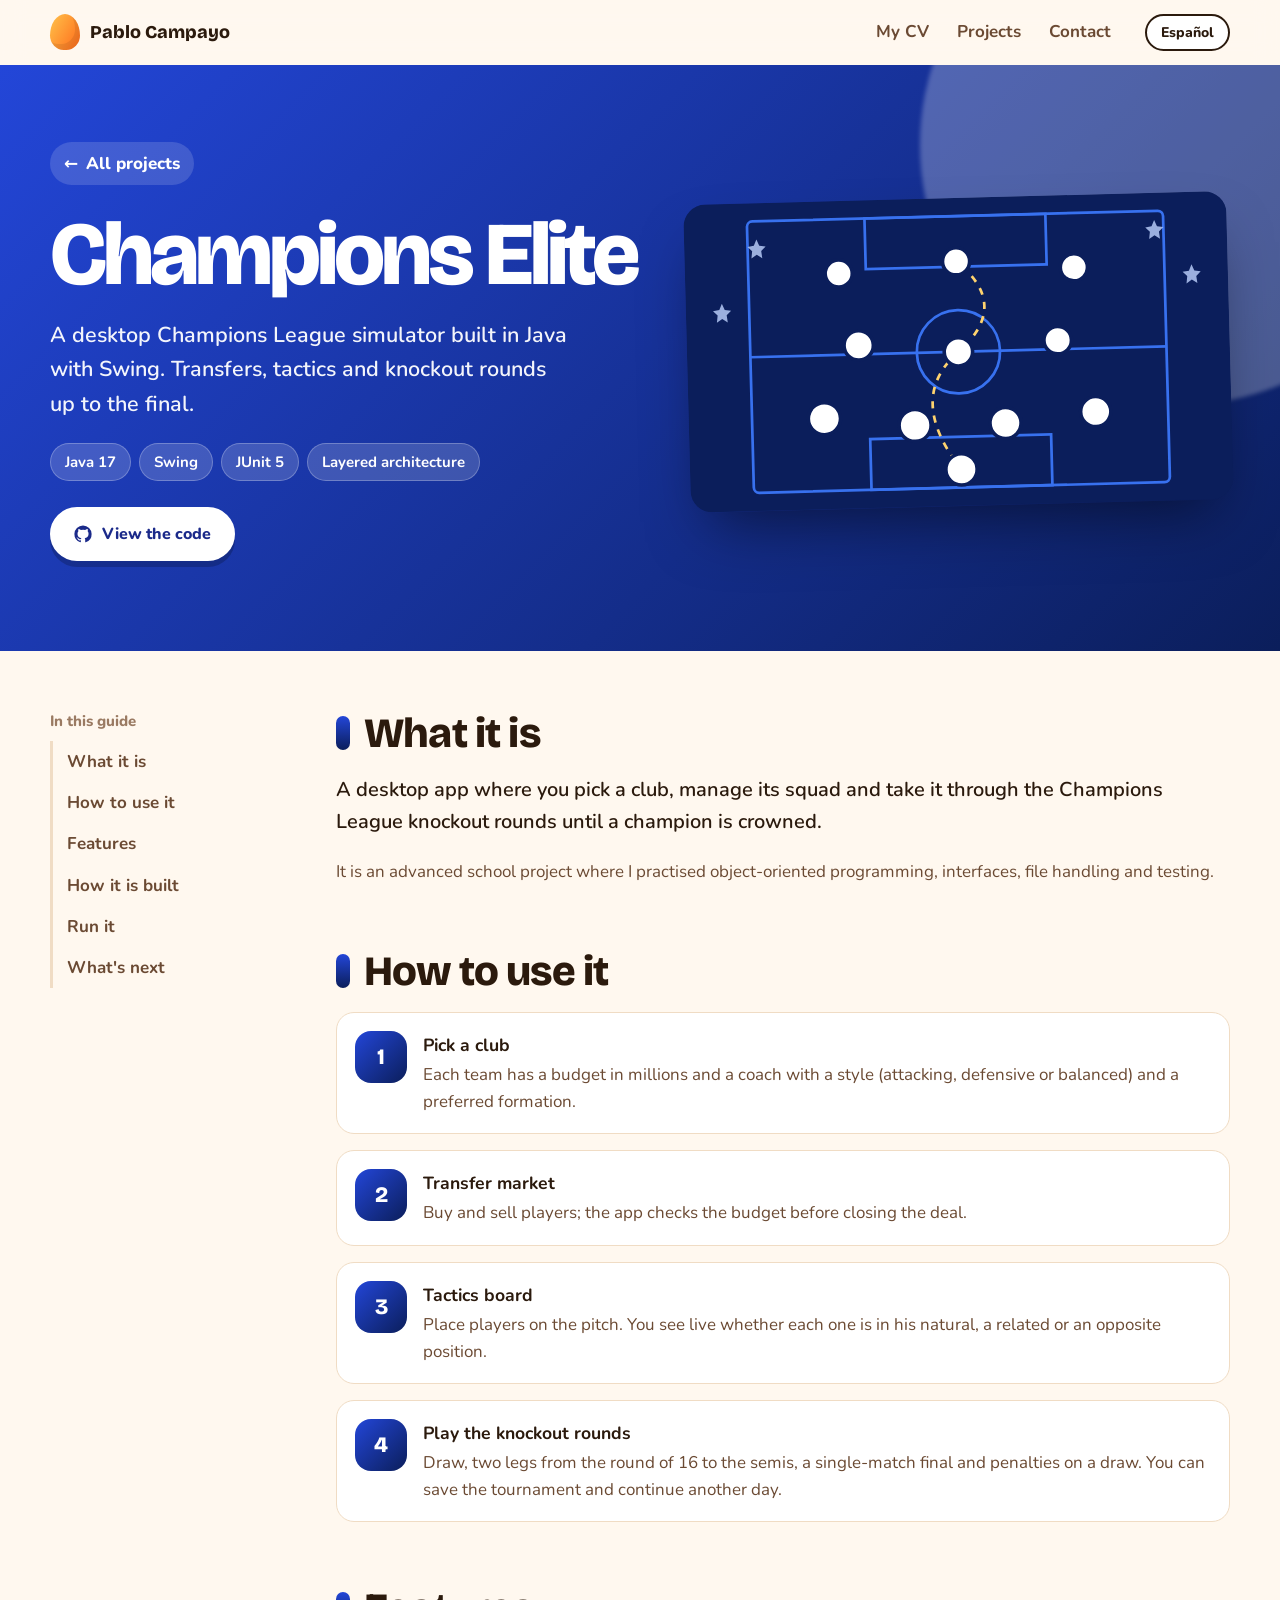
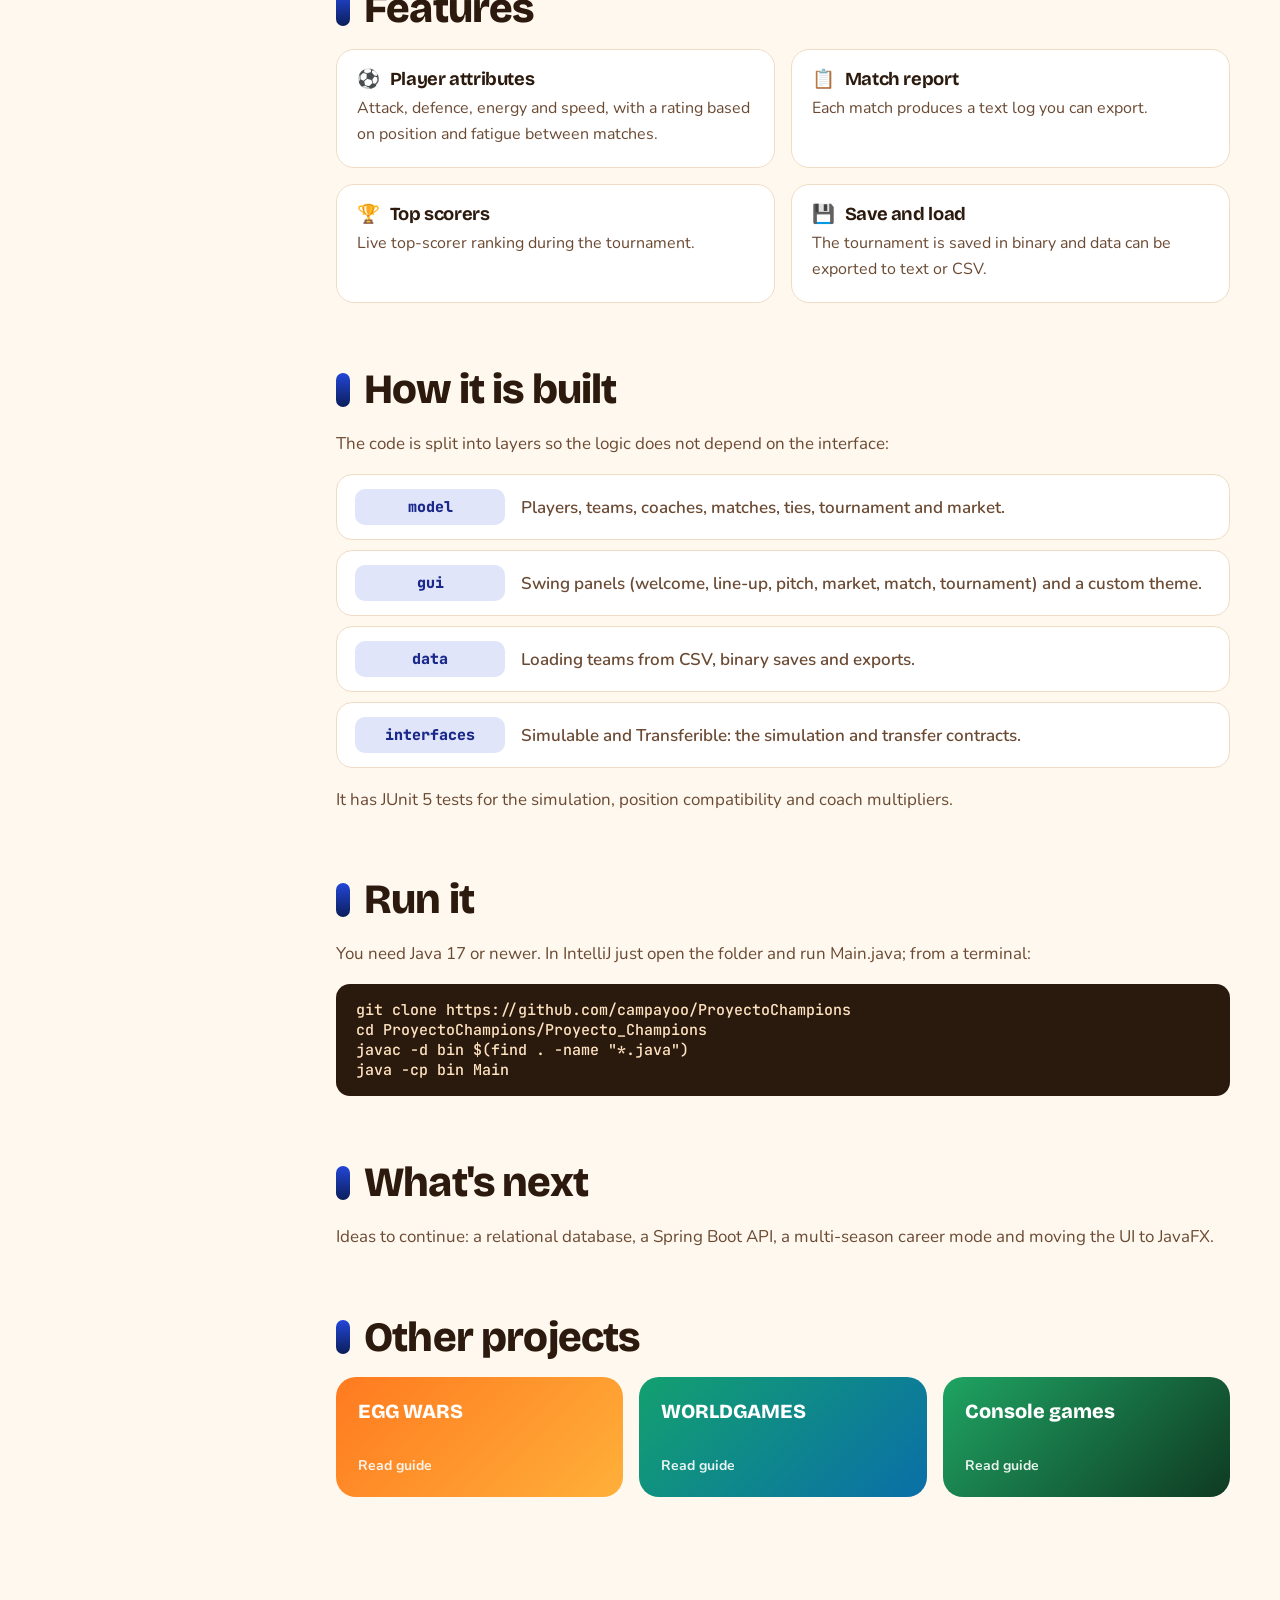
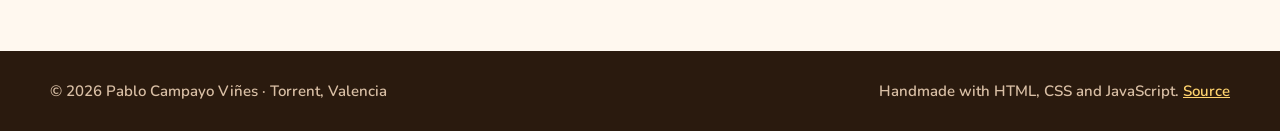
==== proyectos/champions.html @ 65571826 "Forzar que el navegador cargue el CSS nuevo Co-Authored-By: Claude Opus 5.5 <noreply@anthropic.com> " ====
<!DOCTYPE html>
<html lang="es">
<head>
<meta charset="utf-8">
<meta name="viewport" content="width=device-width, initial-scale=1">
<title>Champions Elite · Pablo Campayo Viñes</title>
<meta name="description" content="Champions Elite: simulador de la Champions League en Java y Swing. Cómo se usa y cómo está hecho.">
<meta name="theme-color" content="#ff8c2a">
<meta property="og:title" content="Champions Elite · Pablo Campayo Viñes">
<meta property="og:description" content="Champions Elite: simulador de la Champions League en Java y Swing. Cómo se usa y cómo está hecho.">
<link rel="icon" href="data:image/svg+xml,%3Csvg xmlns='http://www.w3.org/2000/svg' viewBox='0 0 40 48'%3E%3Cdefs%3E%3ClinearGradient id='g' x1='0' y1='0' x2='1' y2='1'%3E%3Cstop offset='0' stop-color='%23ffc24a'/%3E%3Cstop offset='1' stop-color='%23ff6a1a'/%3E%3C/linearGradient%3E%3C/defs%3E%3Cellipse cx='20' cy='26' rx='17' ry='21' fill='url(%23g)'/%3E%3C/svg%3E">
<script>document.documentElement.classList.add("js")</script>
<link rel="preconnect" href="https://fonts.googleapis.com"><link rel="preconnect" href="https://fonts.gstatic.com" crossorigin><link href="https://fonts.googleapis.com/css2?family=Bricolage+Grotesque:opsz,wght@12..96,600..800&family=JetBrains+Mono:wght@500;700&family=Nunito:wght@400;600;700;800&display=swap" rel="stylesheet">
<link rel="stylesheet" href="../style.css?v=202611171043">
</head>
<body>
<a class="skip" href="#main"><span class="es">Saltar al contenido</span><span class="en">Skip to content</span></a>
<header class="bar"><div class="wrap">
<a class="logo" href="../index.html"><i aria-hidden="true"></i>Pablo Campayo</a>
<nav class="nav" aria-label="Secciones"><a href="../index.html#experiencia"><span class="es">Mi CV</span><span class="en">My CV</span></a><a href="../index.html#proyectos"><span class="es">Proyectos</span><span class="en">Projects</span></a><a href="../index.html#contacto"><span class="es">Contacto</span><span class="en">Contact</span></a></nav>
<button class="lang" id="lang" type="button">English</button>
</div></header>

<main id="main" class="p-ucl" style="--acc:#2346d8;--acc-2:#0b1e5b">
<section class="p-hero"><div class="blob b1" aria-hidden="true"></div><div class="wrap">
<div><a class="crumb" href="../index.html#proyectos">← <span class="es">Todos los proyectos</span><span class="en">All projects</span></a>
<h1>Champions Elite</h1><p class="tl"><span class="es">Simulador de la Champions League para escritorio, hecho en Java con Swing. Fichajes, tácticas y eliminatorias hasta la final.</span><span class="en">A desktop Champions League simulator built in Java with Swing. Transfers, tactics and knockout rounds up to the final.</span></p><ul class="chips"><li>Java 17</li><li>Swing</li><li>JUnit 5</li><li><span class="es">Arquitectura por capas</span><span class="en">Layered architecture</span></li></ul><div class="ctas"><a class="btn solid" href="https://github.com/campayoo/ProyectoChampions" target="_blank" rel="noopener"><svg viewBox="0 0 24 24" fill="currentColor" aria-hidden="true"><path d="M12 .5A11.5 11.5 0 0 0 .5 12a11.5 11.5 0 0 0 7.86 10.92c.58.1.79-.25.79-.56v-2c-3.2.7-3.88-1.37-3.88-1.37-.52-1.33-1.28-1.69-1.28-1.69-1.05-.72.08-.7.08-.7 1.16.08 1.77 1.19 1.77 1.19 1.03 1.77 2.7 1.26 3.36.96.1-.75.4-1.26.73-1.55-2.55-.29-5.24-1.28-5.24-5.68 0-1.26.45-2.28 1.19-3.09-.12-.29-.52-1.46.11-3.05 0 0 .97-.31 3.17 1.18a11 11 0 0 1 5.77 0c2.2-1.49 3.17-1.18 3.17-1.18.63 1.59.23 2.76.11 3.05.74.81 1.19 1.83 1.19 3.09 0 4.41-2.69 5.38-5.25 5.67.41.36.78 1.06.78 2.14v3.17c0 .31.21.67.8.56A11.5 11.5 0 0 0 23.5 12 11.5 11.5 0 0 0 12 .5Z"/></svg> <span class="es">Ver el código</span><span class="en">View the code</span></a></div></div>
<div class="shot"><svg viewBox="0 0 600 340" preserveAspectRatio="xMidYMid slice" role="img" aria-label="Campo de fútbol con una alineación 4-3-3"><rect width="600" height="340" fill="#0b1e5b"/><g fill="none" stroke="#3d7bff" stroke-width="3" opacity=".9"><rect x="70" y="20" width="460" height="300" rx="6"/><line x1="70" y1="170" x2="530" y2="170"/><circle cx="300" cy="170" r="46"/><rect x="200" y="20" width="200" height="56"/><rect x="200" y="264" width="200" height="56"/></g><path d="M300 300 Q240 220 300 170 T300 70" fill="none" stroke="#ffd36e" stroke-width="3" stroke-dasharray="8 8"><animate attributeName="stroke-dashoffset" from="64" to="0" dur="1.6s" repeatCount="indefinite"/></path><path d="M520 30 l3 7 7 1 -5 5 1 8 -6 -4 -6 4 1 -8 -5 -5 7 -1z" fill="#c0d4ff" opacity=".8"/><path d="M560 80 l3 7 7 1 -5 5 1 8 -6 -4 -6 4 1 -8 -5 -5 7 -1z" fill="#c0d4ff" opacity=".8"/><path d="M80 40 l3 7 7 1 -5 5 1 8 -6 -4 -6 4 1 -8 -5 -5 7 -1z" fill="#c0d4ff" opacity=".8"/><path d="M40 110 l3 7 7 1 -5 5 1 8 -6 -4 -6 4 1 -8 -5 -5 7 -1z" fill="#c0d4ff" opacity=".8"/><circle cx="300" cy="300" r="15" fill="#fff" stroke="#0b1e5b" stroke-width="4"><animate attributeName="r" values="15;18;15" dur="2.4s" begin="0.0s" repeatCount="indefinite"/></circle><circle cx="150" cy="240" r="15" fill="#fff" stroke="#0b1e5b" stroke-width="4"><animate attributeName="r" values="15;18;15" dur="2.4s" begin="0.2s" repeatCount="indefinite"/></circle><circle cx="250" cy="250" r="15" fill="#fff" stroke="#0b1e5b" stroke-width="4"><animate attributeName="r" values="15;18;15" dur="2.4s" begin="0.4s" repeatCount="indefinite"/></circle><circle cx="350" cy="250" r="15" fill="#fff" stroke="#0b1e5b" stroke-width="4"><animate attributeName="r" values="15;18;15" dur="2.4s" begin="0.6000000000000001s" repeatCount="indefinite"/></circle><circle cx="450" cy="240" r="15" fill="#fff" stroke="#0b1e5b" stroke-width="4"><animate attributeName="r" values="15;18;15" dur="2.4s" begin="0.8s" repeatCount="indefinite"/></circle><circle cx="190" cy="160" r="15" fill="#fff" stroke="#0b1e5b" stroke-width="4"><animate attributeName="r" values="15;18;15" dur="2.4s" begin="1.0s" repeatCount="indefinite"/></circle><circle cx="300" cy="170" r="15" fill="#fff" stroke="#0b1e5b" stroke-width="4"><animate attributeName="r" values="15;18;15" dur="2.4s" begin="1.2000000000000002s" repeatCount="indefinite"/></circle><circle cx="410" cy="160" r="15" fill="#fff" stroke="#0b1e5b" stroke-width="4"><animate attributeName="r" values="15;18;15" dur="2.4s" begin="1.4000000000000001s" repeatCount="indefinite"/></circle><circle cx="170" cy="80" r="15" fill="#fff" stroke="#0b1e5b" stroke-width="4"><animate attributeName="r" values="15;18;15" dur="2.4s" begin="1.6s" repeatCount="indefinite"/></circle><circle cx="300" cy="70" r="15" fill="#fff" stroke="#0b1e5b" stroke-width="4"><animate attributeName="r" values="15;18;15" dur="2.4s" begin="1.8s" repeatCount="indefinite"/></circle><circle cx="430" cy="80" r="15" fill="#fff" stroke="#0b1e5b" stroke-width="4"><animate attributeName="r" values="15;18;15" dur="2.4s" begin="2.0s" repeatCount="indefinite"/></circle></svg></div>
</div></section>
<div class="wrap p-body">
<aside class="toc" aria-label="Índice"><b><span class="es">En esta guía</span><span class="en">In this guide</span></b><ol><li><a href="#que"><span class="es">Qué es</span><span class="en">What it is</span></a></li><li><a href="#usar"><span class="es">Cómo se usa</span><span class="en">How to use it</span></a></li><li><a href="#caract"><span class="es">Características</span><span class="en">Features</span></a></li><li><a href="#como"><span class="es">Cómo está hecho</span><span class="en">How it is built</span></a></li><li><a href="#ejecutar"><span class="es">Ejecutarlo</span><span class="en">Run it</span></a></li><li><a href="#siguiente"><span class="es">Lo próximo</span><span class="en">What's next</span></a></li></ol></aside>
<div class="doc"><section id="que" class="rv"><h2><span class="es">Qué es</span><span class="en">What it is</span></h2><p class="lede"><span class="es">Una aplicación de escritorio en la que eliges un club, gestionas su plantilla y lo llevas por las eliminatorias de la Champions hasta coronar a un campeón.</span><span class="en">A desktop app where you pick a club, manage its squad and take it through the Champions League knockout rounds until a champion is crowned.</span></p><p><span class="es">Es un proyecto de clase avanzado en el que practiqué programación orientada a objetos, interfaces, ficheros y pruebas.</span><span class="en">It is an advanced school project where I practised object-oriented programming, interfaces, file handling and testing.</span></p></section><section id="usar" class="rv"><h2><span class="es">Cómo se usa</span><span class="en">How to use it</span></h2><ol class="big-steps"><li><div><b><span class="es">Elige club</span><span class="en">Pick a club</span></b><span class="es">Cada equipo tiene presupuesto en millones y un entrenador con su filosofía (ofensiva, defensiva o equilibrada) y su formación preferida.</span><span class="en">Each team has a budget in millions and a coach with a style (attacking, defensive or balanced) and a preferred formation.</span></div></li><li><div><b><span class="es">Mercado de fichajes</span><span class="en">Transfer market</span></b><span class="es">Compra y vende jugadores; la app comprueba el presupuesto antes de cerrar la operación.</span><span class="en">Buy and sell players; the app checks the budget before closing the deal.</span></div></li><li><div><b><span class="es">Pizarra táctica</span><span class="en">Tactics board</span></b><span class="es">Coloca a los jugadores en el campo. Verás en directo si cada uno está en su posición natural, en una parecida o en una que no es la suya.</span><span class="en">Place players on the pitch. You see live whether each one is in his natural, a related or an opposite position.</span></div></li><li><div><b><span class="es">Juega las eliminatorias</span><span class="en">Play the knockout rounds</span></b><span class="es">Sorteo, ida y vuelta de octavos a semifinales, final a partido único y penaltis si hay empate. Puedes guardar el torneo y seguir otro día.</span><span class="en">Draw, two legs from the round of 16 to the semis, a single-match final and penalties on a draw. You can save the tournament and continue another day.</span></div></li></ol></section><section id="caract" class="rv"><h2><span class="es">Características</span><span class="en">Features</span></h2><div class="feat"><div><h3>⚽ <span class="es">Jugadores con atributos</span><span class="en">Player attributes</span></h3><p><span class="es">Ataque, defensa, energía y velocidad, con una media según su posición y cansancio entre partidos.</span><span class="en">Attack, defence, energy and speed, with a rating based on position and fatigue between matches.</span></p></div><div><h3>📋 <span class="es">Crónica del partido</span><span class="en">Match report</span></h3><p><span class="es">Cada partido genera un registro de texto que se puede exportar.</span><span class="en">Each match produces a text log you can export.</span></p></div><div><h3>🏆 <span class="es">Goleadores</span><span class="en">Top scorers</span></h3><p><span class="es">Ranking de goleadores en directo durante el torneo.</span><span class="en">Live top-scorer ranking during the tournament.</span></p></div><div><h3>💾 <span class="es">Guardar y cargar</span><span class="en">Save and load</span></h3><p><span class="es">El torneo se guarda en binario y los datos se exportan a texto o CSV.</span><span class="en">The tournament is saved in binary and data can be exported to text or CSV.</span></p></div></div></section><section id="como" class="rv"><h2><span class="es">Cómo está hecho</span><span class="en">How it is built</span></h2><p><span class="es">El código está separado en capas para que la lógica no dependa de la interfaz:</span><span class="en">The code is split into layers so the logic does not depend on the interface:</span></p><div class="layers"><div><b>model</b><span><span class="es">Jugadores, equipos, entrenadores, partidos, eliminatorias, torneo y mercado.</span><span class="en">Players, teams, coaches, matches, ties, tournament and market.</span></span></div><div><b>gui</b><span><span class="es">Paneles de Swing (bienvenida, alineación, campo, mercado, partido, torneo) y un tema visual propio.</span><span class="en">Swing panels (welcome, line-up, pitch, market, match, tournament) and a custom theme.</span></span></div><div><b>data</b><span><span class="es">Lectura de equipos desde CSV, guardado binario y exportación.</span><span class="en">Loading teams from CSV, binary saves and exports.</span></span></div><div><b>interfaces</b><span><span class="es">Simulable y Transferible: los contratos de simulación y de fichajes.</span><span class="en">Simulable and Transferible: the simulation and transfer contracts.</span></span></div></div><p style="margin-top:18px"><span class="es">Tiene pruebas con JUnit 5 de la simulación, la compatibilidad de posiciones y los multiplicadores de los entrenadores.</span><span class="en">It has JUnit 5 tests for the simulation, position compatibility and coach multipliers.</span></p></section><section id="ejecutar" class="rv"><h2><span class="es">Ejecutarlo</span><span class="en">Run it</span></h2><p><span class="es">Hace falta Java 17 o superior. Desde IntelliJ basta con abrir la carpeta y ejecutar Main.java; desde la terminal:</span><span class="en">You need Java 17 or newer. In IntelliJ just open the folder and run Main.java; from a terminal:</span></p><div class="cmd">git clone https://github.com/campayoo/ProyectoChampions
cd ProyectoChampions/Proyecto_Champions
javac -d bin $(find . -name "*.java")
java -cp bin Main</div></section><section id="siguiente" class="rv"><h2><span class="es">Lo próximo</span><span class="en">What's next</span></h2><p><span class="es">Ideas para seguir: base de datos relacional, una API con Spring Boot, modo carrera de varias temporadas y pasar la interfaz a JavaFX.</span><span class="en">Ideas to continue: a relational database, a Spring Boot API, a multi-season career mode and moving the UI to JavaFX.</span></p></section>
<section id="mas" class="rv"><h2><span class="es">Otros proyectos</span><span class="en">Other projects</span></h2><div class="others"><a href="eggwars.html" style="--acc:#ff7a1f;--acc-2:#ffb03a">EGG WARS<small><span class="es">Ver guía</span><span class="en">Read guide</span></small></a><a href="worldgames.html" style="--acc:#13a06f;--acc-2:#0a6fa8">WORLDGAMES<small><span class="es">Ver guía</span><span class="en">Read guide</span></small></a><a href="consola.html" style="--acc:#1fa463;--acc-2:#0f3a22"><span class="es">Juegos de consola</span><span class="en">Console games</span><small><span class="es">Ver guía</span><span class="en">Read guide</span></small></a></div></section>
</div></div>
</main>
<footer><div class="wrap">
<span>© <span id="year">2026</span> Pablo Campayo Viñes · Torrent, Valencia</span>
<span><span class="es">Hecha a mano con HTML, CSS y JavaScript.</span><span class="en">Handmade with HTML, CSS and JavaScript.</span> <a href="https://github.com/campayoo/campayoo.github.io" target="_blank" rel="noopener"><span class="es">Código</span><span class="en">Source</span></a></span>
</div></footer>
<script src="../main.js?v=202611171043" defer></script>
</body>
</html>
---- style.css ----
/* Pablo Campayo Viñes · web personal */
:root{
  --cream:#fff8ef; --paper:#fffdf9; --ink:#2b1a0d; --ink-2:#6b4a33; --mute:#9a7a62;
  --line:#f0dcc4; --or:#ff6a1a; --or-2:#ff8c2a; --amb:#ffb03a; --sun:#ffd36e; --deep:#2a1a0e;
  --grad:linear-gradient(120deg,#ffc24a,#ff6a1a);
  --acc:#ff6a1a; --acc-2:#ffd36e; --acc-ink:#2b1a0d;
  --display:"Bricolage Grotesque","Segoe UI",system-ui,sans-serif;
  --body:"Nunito","Segoe UI",system-ui,sans-serif;
  --mono:"JetBrains Mono",Consolas,monospace;
  --r:22px; --shadow:0 14px 34px -14px rgba(138,74,18,.28);
  --wrap:min(1180px,100% - 40px);
}
*,*::before,*::after{box-sizing:border-box}
html{scroll-behavior:smooth;-webkit-text-size-adjust:100%}
body{margin:0;background:var(--cream);color:var(--ink);font:400 17px/1.6 var(--body);overflow-x:clip}
img{max-width:100%;display:block}
a{color:inherit}
h1,h2,h3,h4{font-family:var(--display);line-height:1.08;margin:0;letter-spacing:-.02em}
p{margin:0 0 1em}
:focus-visible{outline:3px solid var(--or);outline-offset:3px;border-radius:6px}
.wrap{width:var(--wrap);margin-inline:auto}
.skip{position:absolute;left:-999px;top:8px;background:var(--ink);color:#fff;padding:8px 14px;border-radius:10px;z-index:99}
.skip:focus{left:8px}
html[lang="es"] .en,html[lang="en"] .es{display:none!important}

/* ---------- barra ---------- */
.bar{position:sticky;top:0;z-index:40;background:rgba(255,248,239,.82);backdrop-filter:blur(12px);-webkit-backdrop-filter:blur(12px);border-bottom:1px solid transparent;transition:border-color .3s,box-shadow .3s}
.bar.scrolled{border-color:var(--line);box-shadow:0 6px 20px -16px rgba(138,74,18,.5)}
.bar .wrap{display:flex;align-items:center;gap:22px;min-height:64px}
.logo{display:flex;align-items:center;gap:10px;font:800 18px var(--display);text-decoration:none}
.logo i{width:30px;height:36px;border-radius:50% 50% 46% 46%/60% 60% 40% 40%;background:var(--grad);display:block;box-shadow:inset -5px -6px 0 rgba(0,0,0,.08)}
.nav{display:flex;gap:4px;margin-left:auto}
.nav a{text-decoration:none;font-weight:700;color:var(--ink-2);padding:8px 12px;border-radius:999px;transition:background .2s,color .2s}
.nav a:hover{background:#fff;color:var(--ink)}
.nav a[aria-current]{background:var(--ink);color:#fff}
.lang{font:800 14px var(--body);border:2px solid var(--ink);background:#fff;color:var(--ink);border-radius:999px;padding:7px 14px;cursor:pointer;transition:transform .2s,background .2s}
.lang:hover{background:var(--sun);transform:translateY(-1px)}

/* ---------- botones / chips ---------- */
.btn{display:inline-flex;align-items:center;gap:10px;font:800 16px var(--body);text-decoration:none;padding:14px 22px;border-radius:999px;border:2px solid var(--ink);transition:transform .2s,box-shadow .2s,background .2s}
.btn.solid{background:var(--ink);color:#fff;box-shadow:0 6px 0 var(--or)}
.btn.solid:hover{transform:translateY(-3px);box-shadow:0 9px 0 var(--or)}
.btn.ghost{background:#fff}
.btn.ghost:hover{background:var(--sun);transform:translateY(-3px)}
.btn svg{width:18px;height:18px}
.chips{display:flex;flex-wrap:wrap;gap:8px;padding:0;margin:0;list-style:none}
.chips li{background:#fff;border:1.5px solid var(--line);border-radius:999px;padding:6px 14px;font-weight:700;font-size:15px;color:var(--ink-2)}
.chips.hot li{border-color:#ffc58f}

/* ---------- hero ---------- */
.hero{position:relative;overflow:hidden;padding:clamp(48px,8vw,110px) 0 clamp(60px,8vw,100px)}
.blob{position:absolute;border-radius:50%;filter:blur(2px);opacity:.55;z-index:0;animation:float 14s ease-in-out infinite}
.blob.b1{width:520px;height:520px;background:radial-gradient(circle at 30% 30%,#ffd36e,#ff8c2a 70%);right:-160px;top:-180px}
.blob.b2{width:300px;height:300px;background:radial-gradient(circle,#ffc24a,#ffb978 70%);left:-120px;bottom:-140px;animation-delay:-5s}
.blob.b3{width:180px;height:180px;background:radial-gradient(circle,#ffe6c4,#ffc58f);left:46%;top:10%;animation-delay:-9s;opacity:.7}
@keyframes float{0%,100%{transform:translate(0,0) scale(1)}33%{transform:translate(24px,-18px) scale(1.05)}66%{transform:translate(-18px,14px) scale(.96)}}
.dots{position:absolute;inset:0;background-image:radial-gradient(#e9cfae 1.3px,transparent 1.4px);background-size:26px 26px;opacity:.6;z-index:0;mask-image:linear-gradient(180deg,#000 40%,transparent)}
.hero .wrap{position:relative;z-index:1;display:grid;grid-template-columns:1.25fr .9fr;gap:48px;align-items:center}
.hello{font:800 22px var(--display);color:var(--ink-2);margin-bottom:10px;display:flex;align-items:center;gap:10px}
.wave{display:inline-block;transform-origin:70% 70%;animation:wave 2.4s ease-in-out 1s 2}
@keyframes wave{0%,60%,100%{transform:rotate(0)}10%,30%{transform:rotate(14deg)}20%,40%{transform:rotate(-8deg)}}
.name{font-size:clamp(3.1rem,8.4vw,7rem);font-weight:800;line-height:.92;letter-spacing:-.045em}
.name span{display:block}
.name .last{background:var(--grad);-webkit-background-clip:text;background-clip:text;color:transparent;padding-bottom:.08em}
.under{height:8px;width:min(320px,60%);border-radius:8px;background:var(--grad);margin:18px 0 22px;transform-origin:left;animation:grow 1.2s cubic-bezier(.2,.8,.2,1) .5s both}
@keyframes grow{from{transform:scaleX(0)}}
.lead{font-size:clamp(1.08rem,1.6vw,1.3rem);color:var(--ink-2);max-width:36ch;margin-bottom:22px}
.hero .chips{margin-bottom:28px}
.ctas{display:flex;flex-wrap:wrap;gap:12px}

.code{position:relative;background:var(--deep);color:#ffe2c0;border-radius:22px;padding:22px 24px 26px;font:500 15px/1.75 var(--mono);box-shadow:0 30px 60px -24px rgba(90,40,0,.55);transform:rotate(2deg);animation:bob 6s ease-in-out infinite}
@keyframes bob{50%{transform:rotate(2deg) translateY(-10px)}}
.code .dots3{display:flex;gap:7px;margin-bottom:14px}
.code .dots3 i{width:11px;height:11px;border-radius:50%;background:#ff5f56}
.code .dots3 i:nth-child(2){background:#ffbd2e}.code .dots3 i:nth-child(3){background:#27c93f}
.code pre{margin:0;white-space:pre-wrap;font:inherit;min-height:11.5em}
.code .k{color:#ff9f5a}.code .s{color:#ffd36e}.code .c{color:#a88a70}
.caret{display:inline-block;width:.6em;height:1.1em;background:var(--or-2);vertical-align:-.2em;animation:blink 1s steps(1) infinite}
@keyframes blink{50%{opacity:0}}
.egg{position:absolute;right:-18px;bottom:-34px;width:78px;height:98px;border-radius:50% 50% 46% 46%/60% 60% 40% 40%;background:radial-gradient(circle at 32% 28%,#fff6 0 14%,transparent 15%),linear-gradient(160deg,#ffb35c,#ff7a1f);box-shadow:inset -8px -10px 0 rgba(0,0,0,.08);animation:hop 3.2s ease-in-out infinite}
@keyframes hop{0%,100%{transform:translateY(0) rotate(-6deg)}50%{transform:translateY(-16px) rotate(6deg)}}

/* ---------- cifras ---------- */
.stats{position:relative;z-index:2;margin-top:-28px}
.stats ul{list-style:none;margin:0;padding:0;display:grid;grid-template-columns:repeat(4,1fr);gap:16px}
.stats li{background:var(--paper);border:1.5px solid var(--line);border-radius:var(--r);padding:20px 22px;box-shadow:var(--shadow)}
.stats b{display:block;font:800 clamp(2rem,3.6vw,2.8rem)/1 var(--display);color:var(--or);letter-spacing:-.03em}
.stats span{font-weight:700;color:var(--ink-2);font-size:15px}

/* ---------- secciones ---------- */
.sec{padding:clamp(70px,9vw,120px) 0}
.sec-head{display:flex;align-items:end;justify-content:space-between;gap:20px;margin-bottom:44px;flex-wrap:wrap}
.sec-head h2{font-size:clamp(2.3rem,5vw,3.8rem);font-weight:800}
.sec-head p{max-width:46ch;color:var(--ink-2);margin:0;font-size:1.05rem}
.tag{display:inline-flex;align-items:center;gap:8px;font-weight:800;color:var(--or);margin-bottom:12px;font-size:16px}
.tag i{width:26px;height:6px;border-radius:6px;background:var(--grad)}
.sec.white{background:var(--paper)}
.sec.dark{background:var(--deep);color:#ffeedd}
.sec.dark .sec-head p{color:#d9bfa5}

/* experiencia */
.timeline{position:relative;list-style:none;margin:0;padding:0 0 0 64px}
.timeline::before{content:"";position:absolute;left:23px;top:8px;bottom:8px;width:5px;border-radius:5px;background:var(--line)}
.timeline .fill{position:absolute;left:23px;top:8px;width:5px;border-radius:5px;background:var(--grad);height:0;transition:height .2s linear}
.job{position:relative;background:var(--paper);border:1.5px solid var(--line);border-radius:var(--r);padding:26px 28px;margin-bottom:22px;box-shadow:var(--shadow);transition:transform .25s,box-shadow .25s}
.job:hover{transform:translateY(-4px);box-shadow:0 22px 40px -18px rgba(138,74,18,.38)}
.job .ico{position:absolute;left:-64px;top:20px;width:50px;height:50px;border-radius:50%;background:#fff;border:3px solid #ffc58f;display:grid;place-items:center;font-size:22px}
.job-top{display:flex;justify-content:space-between;align-items:start;gap:14px;flex-wrap:wrap}
.job h3{font-size:1.55rem;font-weight:800}
.job .where{color:var(--mute);font-weight:700;margin-top:4px}
.when{background:#fff1df;color:#b34b00;font:700 14px var(--mono);padding:6px 12px;border-radius:999px;white-space:nowrap}
.job ul{margin:16px 0 0;padding:0;list-style:none;display:grid;gap:8px}
.job li{padding-left:24px;position:relative;font-weight:600;color:var(--ink-2)}
.job li::before{content:"";position:absolute;left:4px;top:.6em;width:9px;height:9px;border-radius:50%;background:var(--or-2)}
.hours{display:inline-block;margin-top:14px;font-weight:800;font-size:14px;color:var(--or)}

/* mapa del recorrido */
.route-box{margin-top:46px;display:grid;grid-template-columns:1fr 2fr;gap:30px;align-items:center;background:var(--deep);border-radius:28px;padding:30px;color:#ffeedd;overflow:hidden}
.route-box h3{font-size:1.9rem;margin-bottom:10px}
.route-box p{color:#d9bfa5;margin:0}
.route svg{width:100%;height:auto;display:block}
.route .grid circle{fill:#5a3a22}
.route .coast{fill:none;stroke:#6b4a33;stroke-width:2}
.route .trip{fill:none;stroke:url(#tg);stroke-width:4;stroke-linecap:round}
.route .pin circle{fill:#ffd36e;stroke:var(--deep);stroke-width:3}
.route .pin text{fill:#fff;font:800 24px var(--body)}
.route .pin .yr{fill:#ffb978;font:700 18px var(--body)}
.js .route .trip{stroke-dashoffset:2000}
.js .route.on .trip{animation:draw 3.2s cubic-bezier(.45,.05,.25,1) forwards}
.js .route .pin{opacity:0}
.js .route.on .pin{animation:pin .5s ease-out forwards;animation-delay:calc(var(--i)*.78s)}
@keyframes draw{to{stroke-dashoffset:0}}
@keyframes pin{from{opacity:0;transform:translateY(8px)}to{opacity:1;transform:none}}

/* formación */
.edu{display:grid;grid-template-columns:1fr 1fr;gap:22px}
.card{background:var(--paper);border:1.5px solid var(--line);border-radius:var(--r);padding:28px;box-shadow:var(--shadow)}
.edu .card{position:relative;overflow:hidden}
.edu .card::after{content:"";position:absolute;right:-50px;top:-50px;width:150px;height:150px;border-radius:50%;background:var(--sun);opacity:.35}
.edu .card:nth-child(2)::after{background:#ffb978}
.edu .lvl{font:800 13px var(--mono);color:#b34b00;background:#fff1df;border-radius:999px;padding:5px 11px;display:inline-block;margin-bottom:14px}
.edu h3{font-size:1.5rem;margin-bottom:6px;position:relative;z-index:1}
.edu .where{color:var(--mute);font-weight:700;margin-bottom:16px}
.edu .chips li{font-size:14px;padding:5px 12px}

/* habilidades */
.skills{display:grid;grid-template-columns:repeat(3,1fr);gap:22px}
.skill{border-radius:var(--r);padding:26px;color:var(--ink);position:relative;overflow:hidden;transition:transform .25s}
.skill:hover{transform:translateY(-4px) rotate(-.4deg)}
.skill h3{font-size:1.35rem;margin-bottom:14px;display:flex;align-items:center;gap:10px}
.skill h3 b{font-size:26px}
.skill .chips li{background:rgba(255,255,255,.75);border-color:transparent;color:var(--ink)}
.s1{background:#ffe1b8}.s2{background:#ffd0c0}.s3{background:#fff0a8}.s4{background:#ffe8d6}.s5{background:#ffd8a0}.s6{background:var(--deep);color:#ffeedd}
.s6 .chips li{background:#ffffff1a;color:#ffeedd}
.marquee{overflow:hidden;margin-top:40px;mask-image:linear-gradient(90deg,transparent,#000 10%,#000 90%,transparent)}
.marquee div{display:flex;gap:14px;width:max-content;animation:slide 40s linear infinite}
.marquee span{font:800 clamp(1.4rem,3vw,2.2rem) var(--display);color:var(--ink);white-space:nowrap;display:flex;align-items:center;gap:14px}
.marquee span::after{content:"";width:14px;height:18px;border-radius:50% 50% 46% 46%/60% 60% 40% 40%;background:var(--grad)}
@keyframes slide{to{transform:translateX(-50%)}}

/* idiomas y certificados */
.two{display:grid;grid-template-columns:1.1fr 1fr;gap:22px}
.langs{display:grid;gap:18px}
.lang-row{display:grid;grid-template-columns:110px 1fr 70px;align-items:center;gap:14px;font-weight:800}
.bars{display:grid;grid-template-columns:repeat(6,1fr);gap:6px}
.bars i{height:12px;border-radius:6px;background:#f3e3cf;position:relative;overflow:hidden}
.bars i.f::after{content:"";position:absolute;inset:0;background:var(--grad);transform:scaleX(0);transform-origin:left;transition:transform .5s cubic-bezier(.2,.8,.2,1)}
.on .bars i.f::after{transform:none}
.lang-row em{font-style:normal;color:var(--or);text-align:right}
.scale{color:var(--mute);font-size:14px;font-weight:700;margin-top:6px}
.certs{list-style:none;margin:0;padding:0;display:grid;gap:12px}
.certs li{display:flex;gap:14px;align-items:center;background:#fff;border:1.5px solid var(--line);border-radius:16px;padding:14px 16px;font-weight:700}
.certs b{font-size:22px;width:44px;height:44px;border-radius:12px;background:#fff1df;display:grid;place-items:center;flex:none}
.certs small{display:block;color:var(--mute);font-weight:600}

/* proyectos */
.projects{display:grid;grid-template-columns:repeat(2,1fr);gap:26px}
.proj{--acc:#ff6a1a;--acc-2:#ffd36e;--acc-ink:#2b1a0d;background:#fff;border-radius:28px;overflow:hidden;box-shadow:0 24px 50px -26px rgba(0,0,0,.6);display:flex;flex-direction:column;color:var(--ink);transition:transform .3s}
.proj:hover{transform:translateY(-6px)}
.proj .art{position:relative;aspect-ratio:16/8;background:linear-gradient(135deg,var(--acc),var(--acc-2));overflow:hidden}
.proj .art img{width:100%;height:100%;object-fit:cover;transition:transform .8s}
.proj:hover .art img{transform:scale(1.06)}
.proj .body{padding:24px 26px 26px;display:flex;flex-direction:column;flex:1}
.proj h3{font-size:1.7rem;font-weight:800;margin-bottom:8px;display:flex;align-items:center;gap:10px}
.proj h3 i{width:12px;height:12px;border-radius:50%;background:var(--acc)}
.proj .stack{font:600 13px var(--mono);color:var(--mute);margin-bottom:14px}
.proj .body>p{color:var(--ink-2)}
.guide{border-top:1.5px dashed var(--line);margin-top:auto}
.guide summary{list-style:none;cursor:pointer;display:flex;align-items:center;justify-content:space-between;gap:10px;padding:16px 0 4px;font:800 16px var(--body);color:var(--acc-ink)}
.guide summary::-webkit-details-marker{display:none}
.guide summary .pm{width:30px;height:30px;border-radius:50%;background:var(--acc);color:#fff;display:grid;place-items:center;font-size:20px;line-height:1;transition:transform .3s}
.guide[open] summary .pm{transform:rotate(45deg)}
.guide .in{overflow:hidden}
.steps{counter-reset:s;list-style:none;padding:8px 0 0;margin:0;display:grid;gap:12px}
.steps li{counter-increment:s;display:grid;grid-template-columns:34px 1fr;gap:12px;align-items:start;color:var(--ink-2);font-weight:600}
.steps li::before{content:counter(s);width:34px;height:34px;border-radius:50%;background:color-mix(in srgb,var(--acc) 16%,#fff);color:var(--acc-ink);display:grid;place-items:center;font:800 15px var(--display)}
.steps b{color:var(--ink)}
.proj .links{display:flex;flex-wrap:wrap;gap:10px;margin-top:18px}
.proj .links a{font:800 15px var(--body);text-decoration:none;padding:10px 16px;border-radius:999px;border:2px solid var(--ink);transition:background .2s,transform .2s}
.proj .links a.main{background:var(--acc);border-color:var(--acc);color:#fff}
.proj .links a:hover{transform:translateY(-2px)}
.proj .links a:not(.main):hover{background:var(--cream)}
.p-egg{--acc:#ff7a1f;--acc-2:#ffd36e;--acc-ink:#8a3a00}
.p-ucl{--acc:#2346d8;--acc-2:#0b1e5b;--acc-ink:#1b2a8a}
.p-ods{--acc:#13a06f;--acc-2:#3bc3ff;--acc-ink:#0b6b4a}
.p-con{--acc:#1fa463;--acc-2:#0f1a12;--acc-ink:#136b3f}
/* ilustraciones dibujadas con CSS/SVG */
.art svg{width:100%;height:100%;display:block}

/* contacto */
.contact{background:var(--grad);color:var(--ink);padding:clamp(70px,9vw,120px) 0;position:relative;overflow:hidden}
.contact h2{font-size:clamp(2.8rem,8vw,6.4rem);font-weight:800;letter-spacing:-.045em;margin-bottom:18px}
.contact p{font-size:1.25rem;max-width:44ch;font-weight:600}
.contact .btn.solid{box-shadow:0 6px 0 #fff}
.contact .eggs i{position:absolute;width:90px;height:112px;border-radius:50% 50% 46% 46%/60% 60% 40% 40%;background:#fff;opacity:.25;animation:hop 4s ease-in-out infinite}
.contact .eggs i:nth-child(1){right:8%;top:18%}
.contact .eggs i:nth-child(2){right:22%;bottom:12%;width:60px;height:74px;animation-delay:-1.5s}
.contact .eggs i:nth-child(3){right:3%;bottom:-30px;width:140px;height:174px;animation-delay:-2.6s}

footer{background:var(--deep);color:#d9bfa5;padding:28px 0;font-weight:600;font-size:15px}
footer .wrap{display:flex;justify-content:space-between;gap:12px;flex-wrap:wrap}
footer a{color:#ffd36e}

/* aparición al hacer scroll */
.js .rv{opacity:0;transform:translateY(26px);transition:opacity .7s cubic-bezier(.2,.8,.2,1),transform .7s cubic-bezier(.2,.8,.2,1)}
.js .rv.on{opacity:1;transform:none}

/* ---------- páginas de proyecto ---------- */
.p-hero{position:relative;overflow:hidden;background:linear-gradient(135deg,var(--acc),var(--acc-2));color:#fff;padding:clamp(40px,6vw,80px) 0 clamp(50px,7vw,90px)}
.p-hero .wrap{display:grid;grid-template-columns:1.1fr 1fr;gap:40px;align-items:center;position:relative;z-index:1}
.crumb{display:inline-flex;align-items:center;gap:8px;color:#fff;font-weight:800;text-decoration:none;background:#ffffff26;padding:8px 14px;border-radius:999px;margin-bottom:22px}
.crumb:hover{background:#ffffff40}
.p-hero h1{font-size:clamp(2.8rem,7vw,5.6rem);font-weight:800;letter-spacing:-.045em;margin-bottom:14px}
.p-hero .tl{font-size:clamp(1.1rem,1.8vw,1.35rem);max-width:40ch;opacity:.95;font-weight:600;margin-bottom:22px}
.p-hero .chips li{background:#ffffff2b;border-color:#ffffff40;color:#fff}
.p-hero .ctas{margin-top:26px}
.p-hero .btn.solid{background:#fff;color:var(--acc-ink);border-color:#fff;box-shadow:0 6px 0 rgba(0,0,0,.2)}
.p-hero .btn.ghost{background:transparent;color:#fff;border-color:#fff}
.p-hero .btn.ghost:hover{background:#ffffff26}
.p-hero .shot{border-radius:22px;overflow:hidden;box-shadow:0 30px 60px -20px rgba(0,0,0,.5);transform:rotate(-1.5deg);background:#00000026}
.p-hero .shot img,.p-hero .shot svg{width:100%;height:auto;display:block}
.p-hero .blob{opacity:.25;background:#fff}
.p-body{display:grid;grid-template-columns:230px 1fr;gap:56px;padding:60px 0 90px}
.toc{position:sticky;top:90px;align-self:start}
.toc b{display:block;font:800 15px var(--body);color:var(--mute);margin-bottom:10px}
.toc ol{list-style:none;margin:0;padding:0;border-left:3px solid var(--line)}
.toc a{display:block;padding:7px 14px;margin-left:-3px;border-left:3px solid transparent;text-decoration:none;font-weight:700;color:var(--ink-2)}
.toc a:hover{color:var(--ink)}
.toc a[aria-current]{border-color:var(--acc);color:var(--acc-ink)}
.doc section{scroll-margin-top:90px;margin-bottom:64px}
.doc h2{font-size:clamp(1.9rem,3.4vw,2.6rem);font-weight:800;margin-bottom:18px;display:flex;align-items:center;gap:14px}
.doc h2::before{content:"";width:14px;height:34px;border-radius:8px;background:linear-gradient(var(--acc),var(--acc-2))}
.doc>section>p,.doc li{color:var(--ink-2);font-size:1.06rem}
.doc .lede{font-size:1.25rem;color:var(--ink);font-weight:600}
.feat{display:grid;grid-template-columns:repeat(2,1fr);gap:16px;margin-top:10px}
.feat div{background:#fff;border:1.5px solid var(--line);border-radius:18px;padding:20px;transition:transform .25s,border-color .25s}
.feat div:hover{transform:translateY(-3px);border-color:var(--acc)}
.feat h3{font-size:1.15rem;margin-bottom:6px;display:flex;gap:10px;align-items:center}
.feat p{margin:0;color:var(--ink-2);font-size:1rem}
.big-steps{counter-reset:s;list-style:none;margin:0;padding:0;display:grid;gap:16px}
.big-steps li{counter-increment:s;display:grid;grid-template-columns:52px 1fr;gap:16px;background:#fff;border:1.5px solid var(--line);border-radius:18px;padding:18px}
.big-steps li::before{content:counter(s);width:52px;height:52px;border-radius:16px;background:linear-gradient(135deg,var(--acc),var(--acc-2));color:#fff;display:grid;place-items:center;font:800 22px var(--display)}
.big-steps b{display:block;color:var(--ink);font-size:1.1rem;margin-bottom:2px}
.keys{display:flex;flex-wrap:wrap;gap:10px;margin:8px 0 0;padding:0;list-style:none}
.keys li{display:flex;align-items:center;gap:10px;background:#fff;border:1.5px solid var(--line);border-radius:14px;padding:8px 14px 8px 8px;font-weight:700}
kbd{font:800 14px var(--mono);min-width:34px;height:34px;padding:0 8px;display:inline-grid;place-items:center;background:var(--cream);border:1.5px solid var(--ink-2);border-bottom-width:4px;border-radius:9px;color:var(--ink)}
.tree{background:var(--deep);color:#ffe2c0;border-radius:18px;padding:22px 24px;font:500 14px/1.7 var(--mono);overflow-x:auto;white-space:pre;margin:10px 0 0}
.tree .d{color:#ffd36e}.tree .c{color:#a88a70}
.layers{display:grid;gap:10px;margin-top:10px}
.layers div{display:grid;grid-template-columns:150px 1fr;gap:16px;align-items:center;background:#fff;border:1.5px solid var(--line);border-radius:16px;padding:14px 18px}
.layers b{font:800 15px var(--mono);color:var(--acc-ink);background:color-mix(in srgb,var(--acc) 14%,#fff);border-radius:10px;padding:8px 10px;text-align:center}
.layers span{color:var(--ink-2);font-weight:600}
.gallery{display:grid;grid-template-columns:repeat(3,1fr);gap:12px;margin-top:10px}
.gallery figure{margin:0;border-radius:14px;overflow:hidden;position:relative}
.gallery img{width:100%;height:auto;aspect-ratio:16/10;object-fit:cover;transition:transform .6s}
.gallery figure:hover img{transform:scale(1.07)}
.gallery figcaption{position:absolute;left:8px;bottom:8px;background:#000a;color:#fff;font-weight:800;font-size:13px;padding:4px 10px;border-radius:999px}
.note{background:color-mix(in srgb,var(--acc) 10%,#fff);border-left:5px solid var(--acc);border-radius:12px;padding:14px 18px;font-weight:600;color:var(--ink)}
.cmd{background:var(--deep);color:#ffe2c0;font:500 15px var(--mono);border-radius:14px;padding:16px 20px;overflow-x:auto;white-space:pre;margin:10px 0}
.cmd .c{color:#a88a70}
.others{display:grid;grid-template-columns:repeat(3,1fr);gap:16px}
.others a{--acc:#ff6a1a;--acc-2:#ffd36e;text-decoration:none;border-radius:20px;padding:22px;color:#fff;background:linear-gradient(135deg,var(--acc),var(--acc-2));font:800 1.25rem var(--display);min-height:120px;display:flex;flex-direction:column;justify-content:space-between;transition:transform .25s}
.others a:hover{transform:translateY(-4px) rotate(-.6deg)}
.others small{font:700 14px var(--body);opacity:.9}

/* ---------- responsive ---------- */
.p-body>*,.hero .wrap>*,.p-hero .wrap>*,.two>*,.edu>*,.projects>*{min-width:0}
@media (max-width:980px){
  .hero .wrap,.p-hero .wrap{grid-template-columns:minmax(0,1fr)}
  .code{max-width:520px}
  .stats ul{grid-template-columns:repeat(2,1fr)}
  .skills{grid-template-columns:repeat(2,1fr)}
  .route-box{grid-template-columns:1fr}
  .p-body{grid-template-columns:minmax(0,1fr);gap:20px}
  .toc{position:static}
  .toc ol{display:flex;flex-wrap:wrap;gap:6px;border:0}
  .toc a{border:1.5px solid var(--line);border-radius:999px;margin:0;padding:6px 12px;background:#fff}
  .toc a[aria-current]{border-color:var(--acc)}
}
@media (max-width:880px){
  .bar .wrap{flex-wrap:wrap;gap:6px 12px;padding:10px 0}
  .nav{order:3;width:100%;margin:0;overflow-x:auto;scrollbar-width:none;gap:2px}
  .lang{margin-left:auto}
}
@media (max-width:760px){
  body{font-size:16px}
  .bar .wrap{flex-wrap:wrap;gap:6px 12px;padding:10px 0}
  .nav{order:3;width:100%;margin:0;overflow-x:auto;scrollbar-width:none;gap:2px}
  .nav::-webkit-scrollbar{display:none}
  .nav a{padding:6px 10px;white-space:nowrap;font-size:15px}
  .lang{margin-left:auto}
  .edu,.two,.projects,.feat{grid-template-columns:1fr}
  .skills{grid-template-columns:1fr}
  .others{grid-template-columns:1fr}
  .gallery{grid-template-columns:repeat(2,1fr)}
  .timeline{padding-left:0}
  .timeline::before,.timeline .fill{display:none}
  .job{padding:22px}
  .job .ico{position:static;margin-bottom:12px}
  .lang-row{grid-template-columns:86px 1fr 56px;gap:10px;font-size:15px}
  .layers div{grid-template-columns:1fr}
  .route-box{padding:20px}
  .code{font-size:13px;transform:none}
  .egg{width:56px;height:70px;right:-6px;bottom:-24px}
  .stats li{padding:16px}
}
@media (max-width:380px){.stats ul{grid-template-columns:1fr 1fr;gap:10px}.stats span{font-size:13px}}
@media (prefers-reduced-motion:reduce){
  *,*::before,*::after{animation:none!important;transition:none!important}
  .js .rv{opacity:1;transform:none}
  .js .route .trip{stroke-dashoffset:0}.js .route .pin{opacity:1}
  .bars i.f::after{transform:none}
  html{scroll-behavior:auto}
}
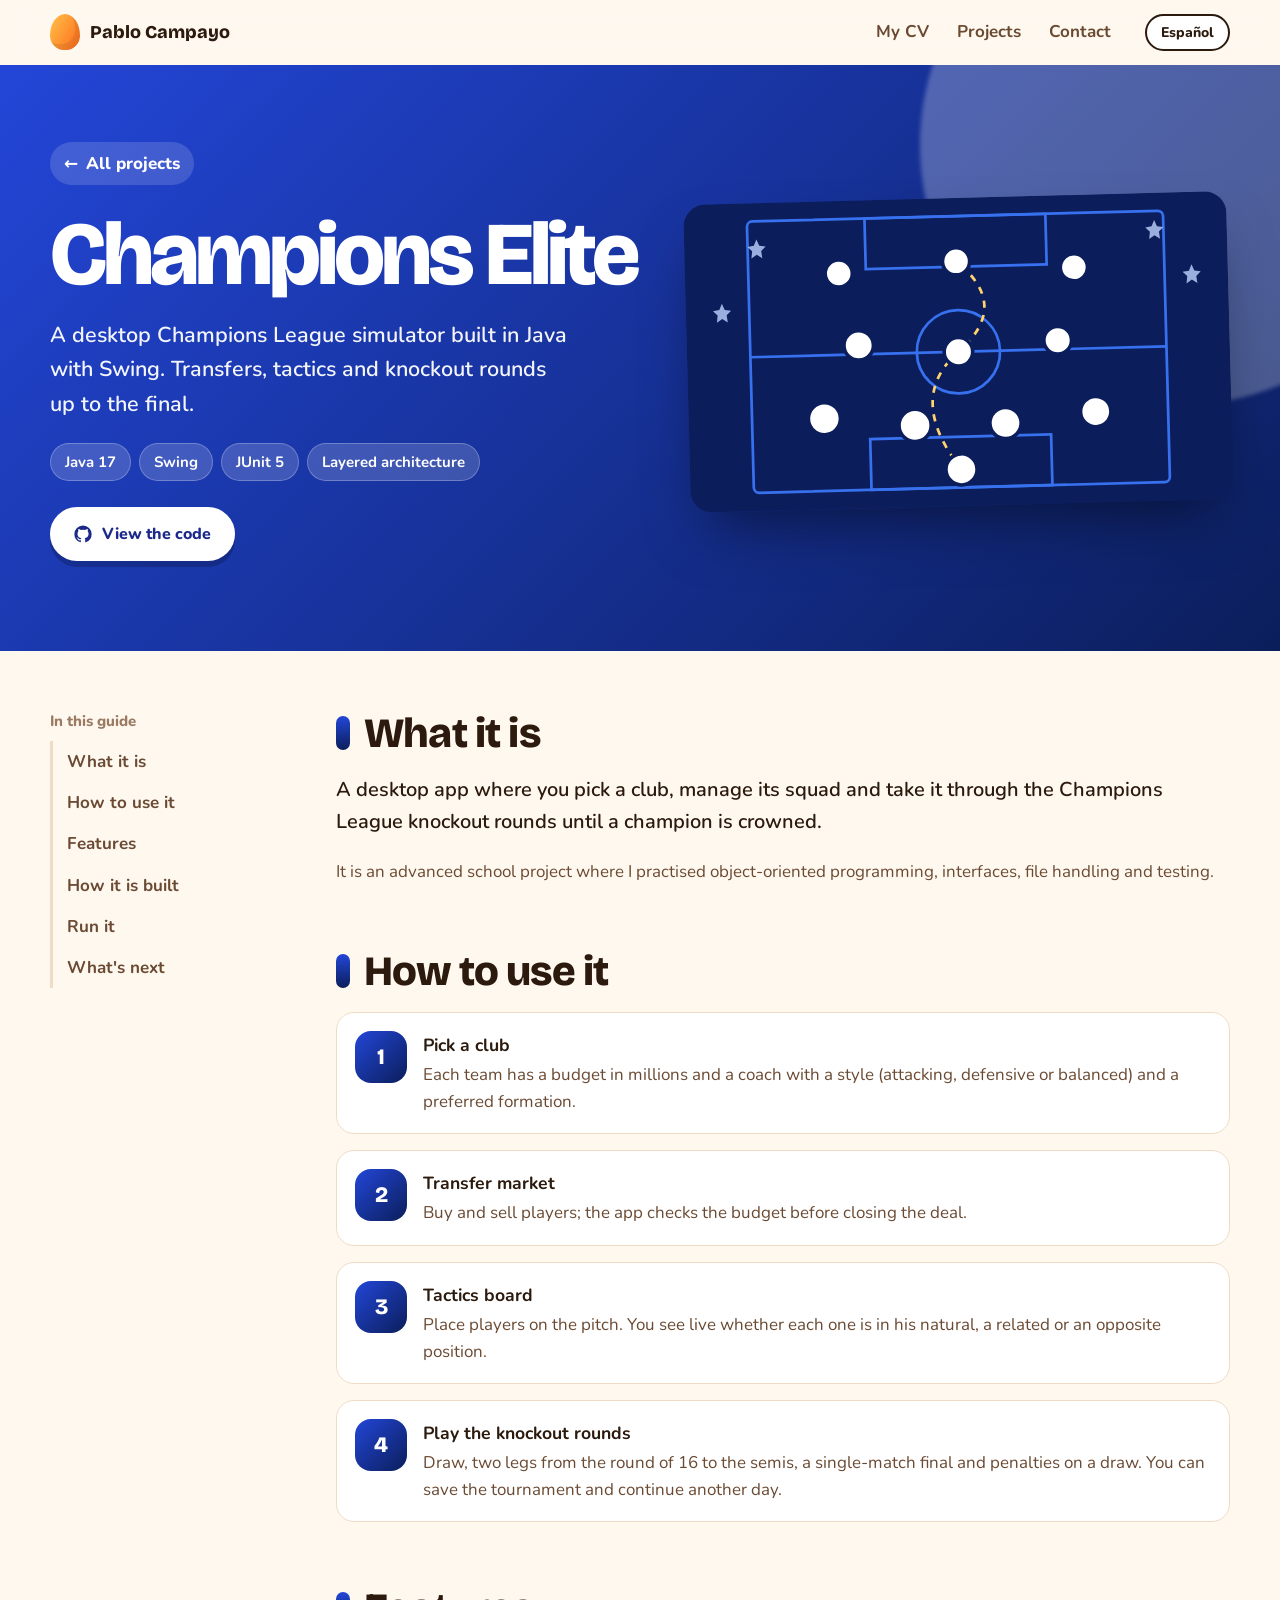
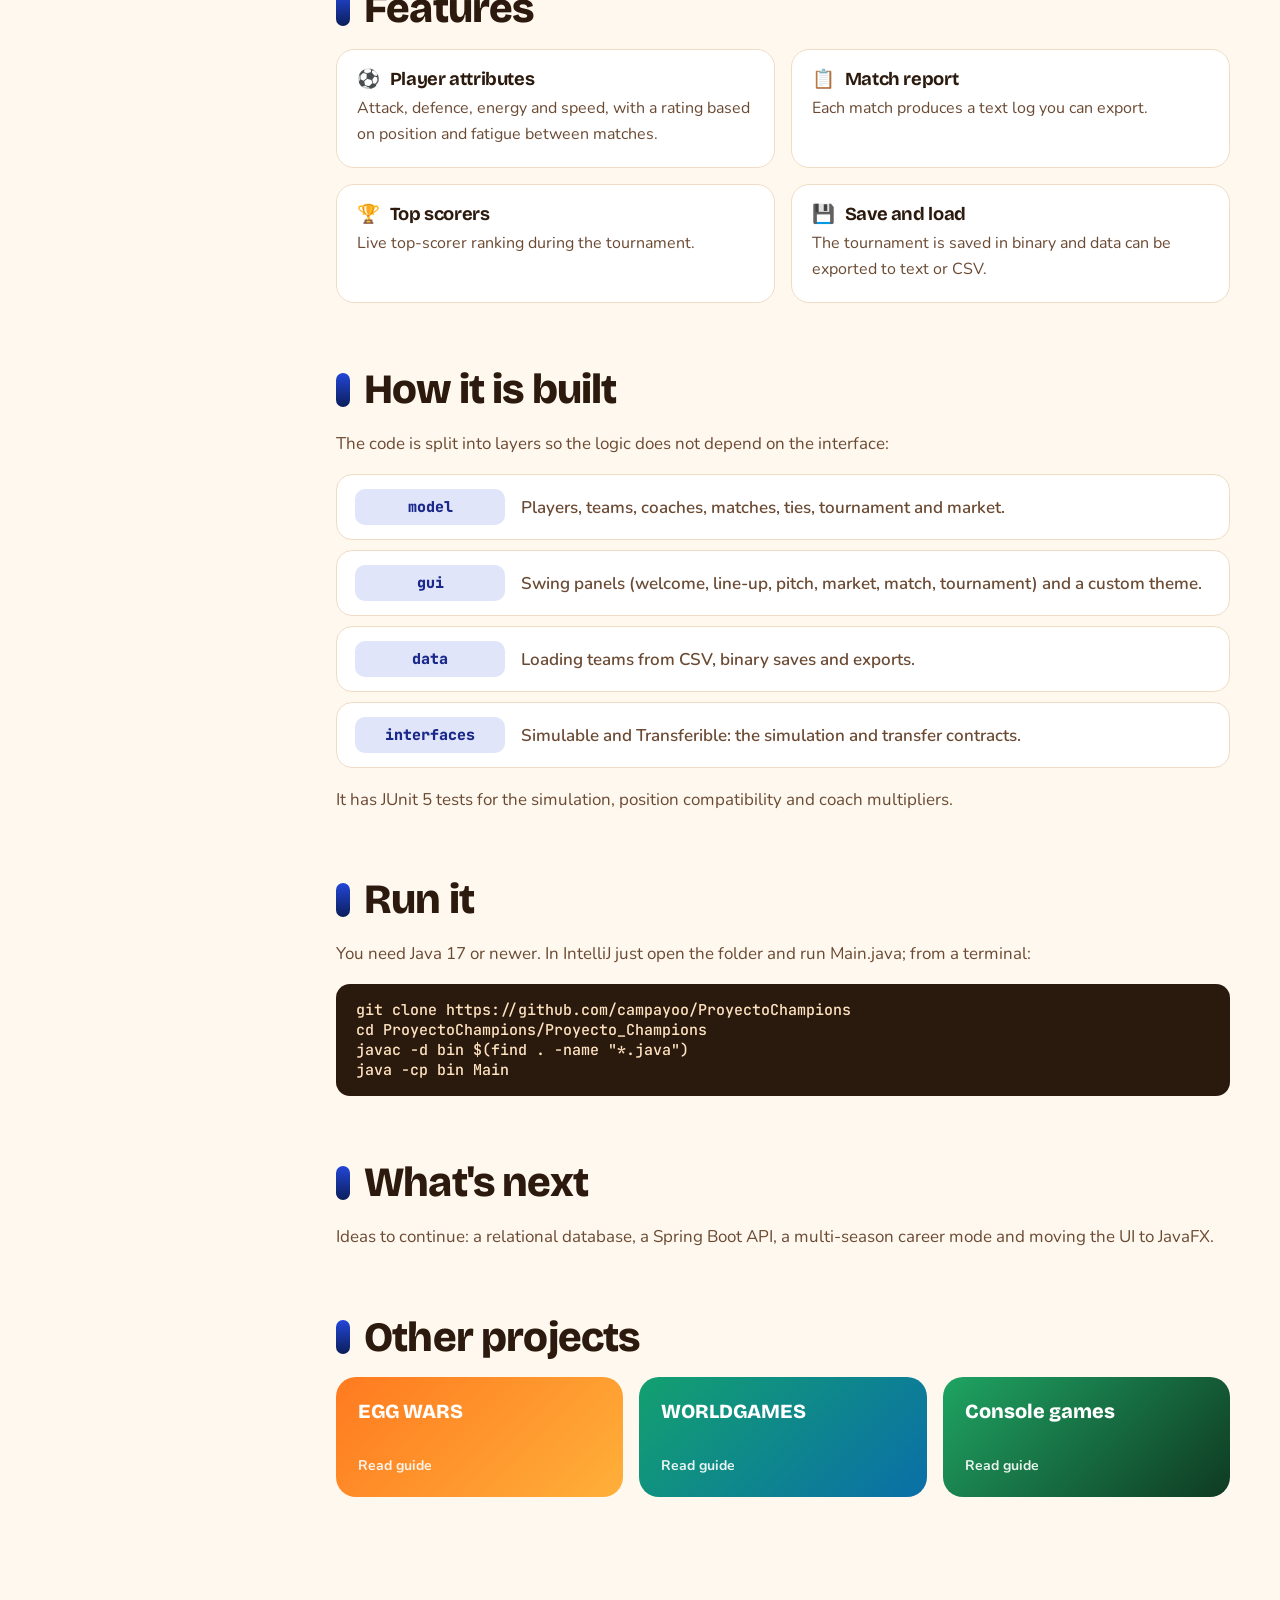
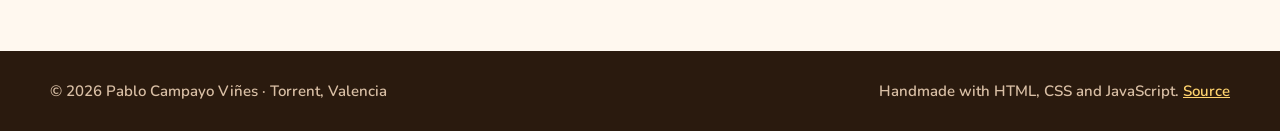
==== commit 53b0b3b8: "Contacto: añadir correo Co-Authored-By: Claude Opus 5.5 <noreply@anthropic.com> Claude-Session: http" ====
--- a/proyectos/champions.html
+++ b/proyectos/champions.html
@@ -11,7 +11,7 @@
 <link rel="icon" href="data:image/svg+xml,%3Csvg xmlns='http://www.w3.org/2000/svg' viewBox='0 0 40 48'%3E%3Cdefs%3E%3ClinearGradient id='g' x1='0' y1='0' x2='1' y2='1'%3E%3Cstop offset='0' stop-color='%23ffc24a'/%3E%3Cstop offset='1' stop-color='%23ff6a1a'/%3E%3C/linearGradient%3E%3C/defs%3E%3Cellipse cx='20' cy='26' rx='17' ry='21' fill='url(%23g)'/%3E%3C/svg%3E">
 <script>document.documentElement.classList.add("js")</script>
 <link rel="preconnect" href="https://fonts.googleapis.com"><link rel="preconnect" href="https://fonts.gstatic.com" crossorigin><link href="https://fonts.googleapis.com/css2?family=Bricolage+Grotesque:opsz,wght@12..96,600..800&family=JetBrains+Mono:wght@500;700&family=Nunito:wght@400;600;700;800&display=swap" rel="stylesheet">
-<link rel="stylesheet" href="../style.css?v=202611171043">
+<link rel="stylesheet" href="../style.css?v=202611171049">
 </head>
 <body>
 <a class="skip" href="#main"><span class="es">Saltar al contenido</span><span class="en">Skip to content</span></a>
@@ -40,6 +40,6 @@
 <span>© <span id="year">2026</span> Pablo Campayo Viñes · Torrent, Valencia</span>
 <span><span class="es">Hecha a mano con HTML, CSS y JavaScript.</span><span class="en">Handmade with HTML, CSS and JavaScript.</span> <a href="https://github.com/campayoo/campayoo.github.io" target="_blank" rel="noopener"><span class="es">Código</span><span class="en">Source</span></a></span>
 </div></footer>
-<script src="../main.js?v=202611171043" defer></script>
+<script src="../main.js?v=202611171049" defer></script>
 </body>
 </html>
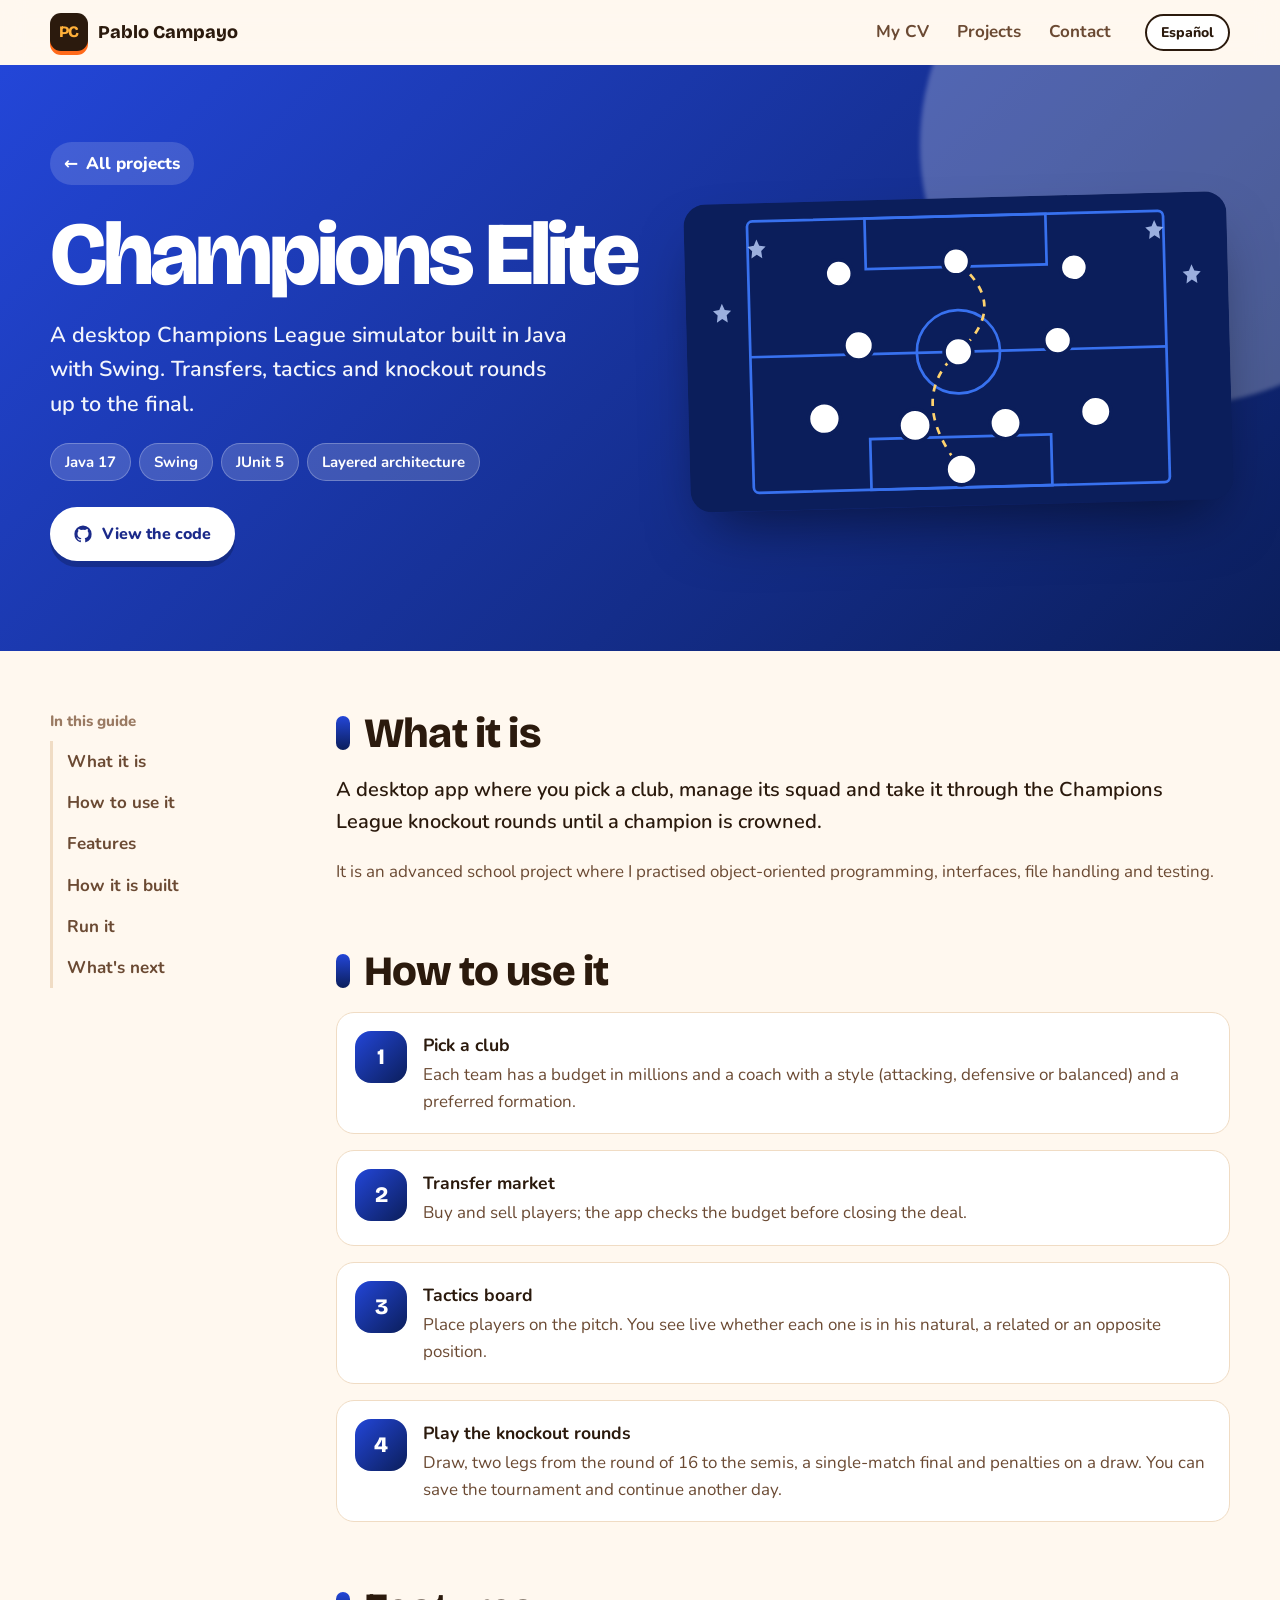
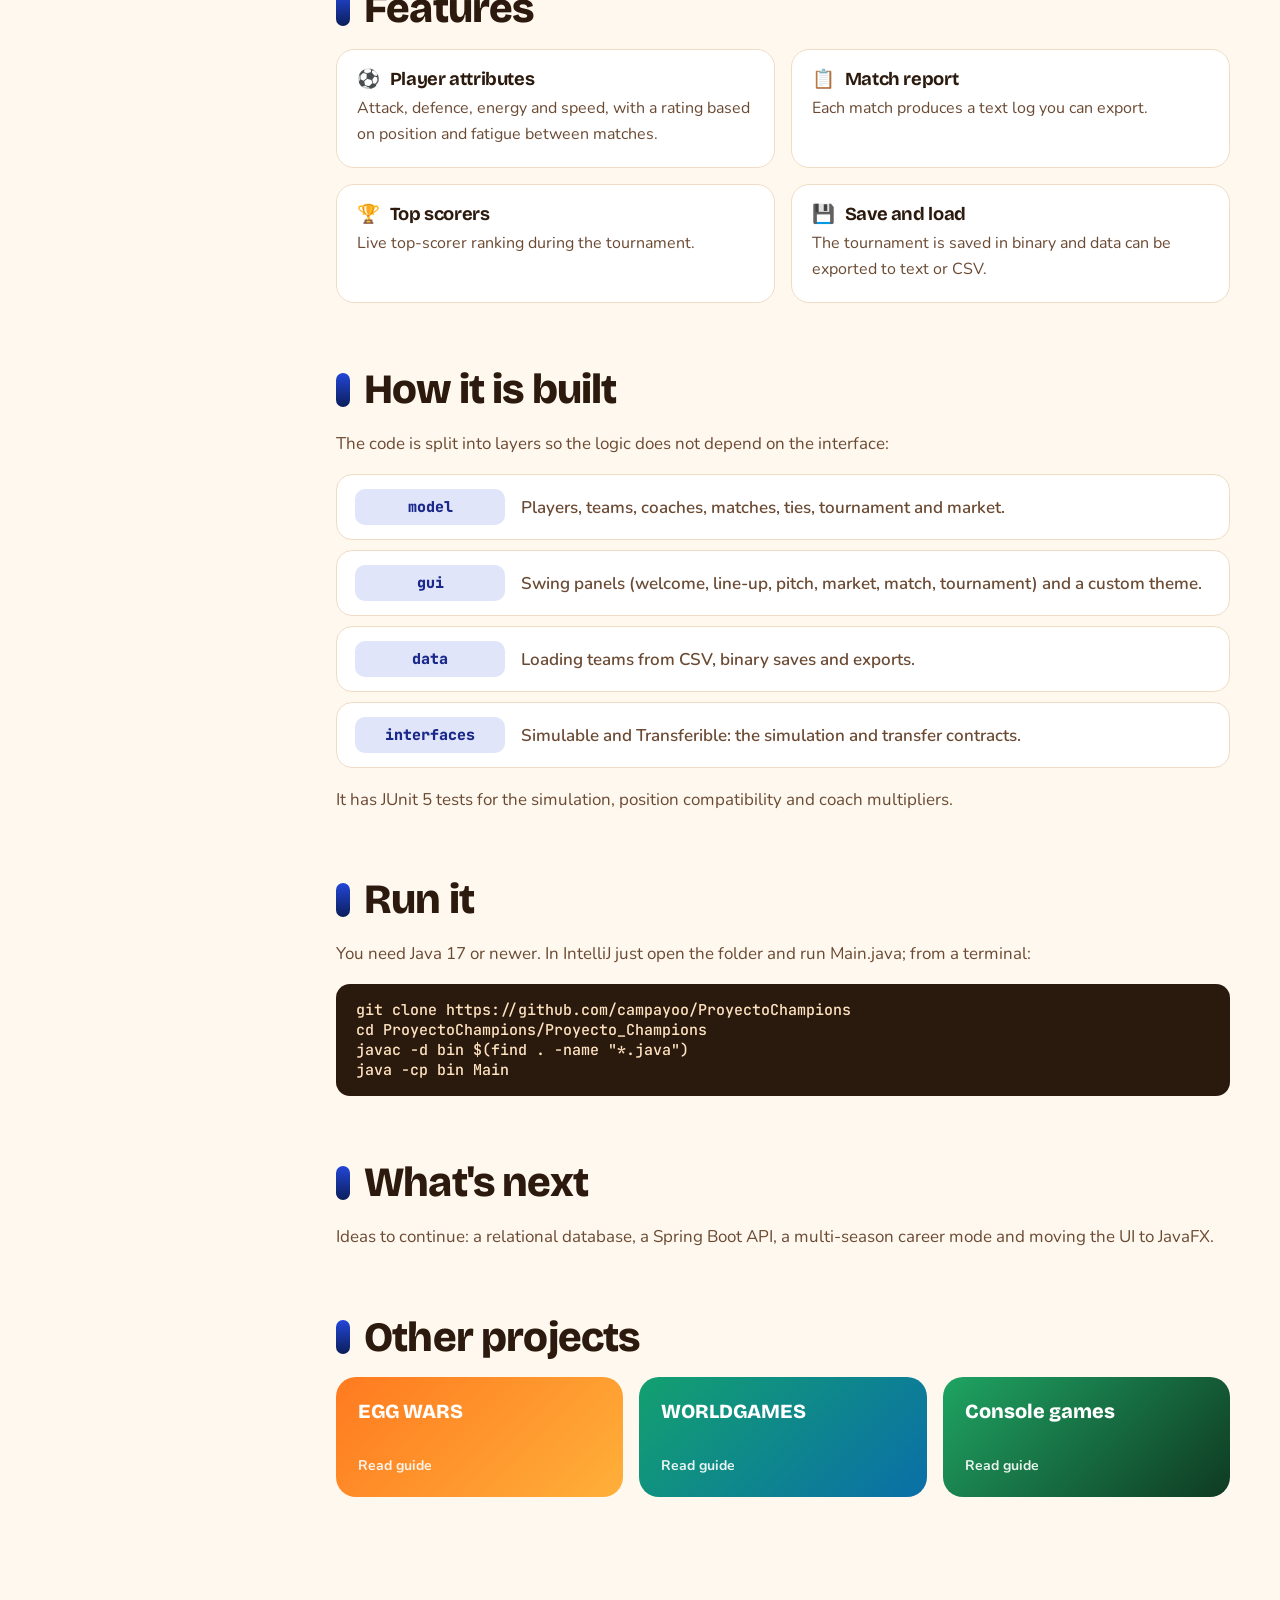
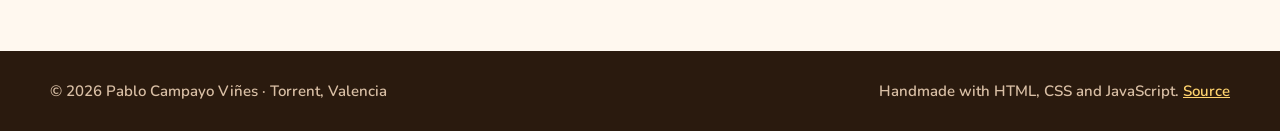
==== commit ca090205: "Logo e icono con las iniciales PC en lugar del huevo Co-Authored-By: Claude Opus 5.5 <noreply@anthro" ====
--- a/proyectos/champions.html
+++ b/proyectos/champions.html
@@ -8,15 +8,15 @@
 <meta name="theme-color" content="#ff8c2a">
 <meta property="og:title" content="Champions Elite · Pablo Campayo Viñes">
 <meta property="og:description" content="Champions Elite: simulador de la Champions League en Java y Swing. Cómo se usa y cómo está hecho.">
-<link rel="icon" href="data:image/svg+xml,%3Csvg xmlns='http://www.w3.org/2000/svg' viewBox='0 0 40 48'%3E%3Cdefs%3E%3ClinearGradient id='g' x1='0' y1='0' x2='1' y2='1'%3E%3Cstop offset='0' stop-color='%23ffc24a'/%3E%3Cstop offset='1' stop-color='%23ff6a1a'/%3E%3C/linearGradient%3E%3C/defs%3E%3Cellipse cx='20' cy='26' rx='17' ry='21' fill='url(%23g)'/%3E%3C/svg%3E">
+<link rel="icon" href="data:image/svg+xml,%3Csvg xmlns='http://www.w3.org/2000/svg' viewBox='0 0 64 64'%3E%3Cdefs%3E%3ClinearGradient id='g' x1='0' y1='0' x2='1' y2='1'%3E%3Cstop offset='0' stop-color='%23ffb03a'/%3E%3Cstop offset='1' stop-color='%23ff6a1a'/%3E%3C/linearGradient%3E%3C/defs%3E%3Crect width='64' height='64' rx='16' fill='%232b1a0d'/%3E%3Ctext x='32' y='43' text-anchor='middle' font-family='Arial,sans-serif' font-weight='800' font-size='30' fill='url(%23g)'%3EPC%3C/text%3E%3C/svg%3E">
 <script>document.documentElement.classList.add("js")</script>
 <link rel="preconnect" href="https://fonts.googleapis.com"><link rel="preconnect" href="https://fonts.gstatic.com" crossorigin><link href="https://fonts.googleapis.com/css2?family=Bricolage+Grotesque:opsz,wght@12..96,600..800&family=JetBrains+Mono:wght@500;700&family=Nunito:wght@400;600;700;800&display=swap" rel="stylesheet">
-<link rel="stylesheet" href="../style.css?v=202611171049">
+<link rel="stylesheet" href="../style.css?v=202611171053">
 </head>
 <body>
 <a class="skip" href="#main"><span class="es">Saltar al contenido</span><span class="en">Skip to content</span></a>
 <header class="bar"><div class="wrap">
-<a class="logo" href="../index.html"><i aria-hidden="true"></i>Pablo Campayo</a>
+<a class="logo" href="../index.html"><i aria-hidden="true">PC</i>Pablo Campayo</a>
 <nav class="nav" aria-label="Secciones"><a href="../index.html#experiencia"><span class="es">Mi CV</span><span class="en">My CV</span></a><a href="../index.html#proyectos"><span class="es">Proyectos</span><span class="en">Projects</span></a><a href="../index.html#contacto"><span class="es">Contacto</span><span class="en">Contact</span></a></nav>
 <button class="lang" id="lang" type="button">English</button>
 </div></header>
@@ -40,6 +40,6 @@
 <span>© <span id="year">2026</span> Pablo Campayo Viñes · Torrent, Valencia</span>
 <span><span class="es">Hecha a mano con HTML, CSS y JavaScript.</span><span class="en">Handmade with HTML, CSS and JavaScript.</span> <a href="https://github.com/campayoo/campayoo.github.io" target="_blank" rel="noopener"><span class="es">Código</span><span class="en">Source</span></a></span>
 </div></footer>
-<script src="../main.js?v=202611171049" defer></script>
+<script src="../main.js?v=202611171053" defer></script>
 </body>
 </html>
--- a/style.css
+++ b/style.css
@@ -28,7 +28,7 @@
 .bar.scrolled{border-color:var(--line);box-shadow:0 6px 20px -16px rgba(138,74,18,.5)}
 .bar .wrap{display:flex;align-items:center;gap:22px;min-height:64px}
 .logo{display:flex;align-items:center;gap:10px;font:800 18px var(--display);text-decoration:none}
-.logo i{width:30px;height:36px;border-radius:50% 50% 46% 46%/60% 60% 40% 40%;background:var(--grad);display:block;box-shadow:inset -5px -6px 0 rgba(0,0,0,.08)}
+.logo i{width:38px;height:38px;border-radius:11px;background:var(--ink);display:grid;place-items:center;font:800 16px/1 var(--display);font-style:normal;letter-spacing:-.02em;color:var(--amb);box-shadow:0 4px 0 var(--or)}
 .nav{display:flex;gap:4px;margin-left:auto}
 .nav a{text-decoration:none;font-weight:700;color:var(--ink-2);padding:8px 12px;border-radius:999px;transition:background .2s,color .2s}
 .nav a:hover{background:#fff;color:var(--ink)}
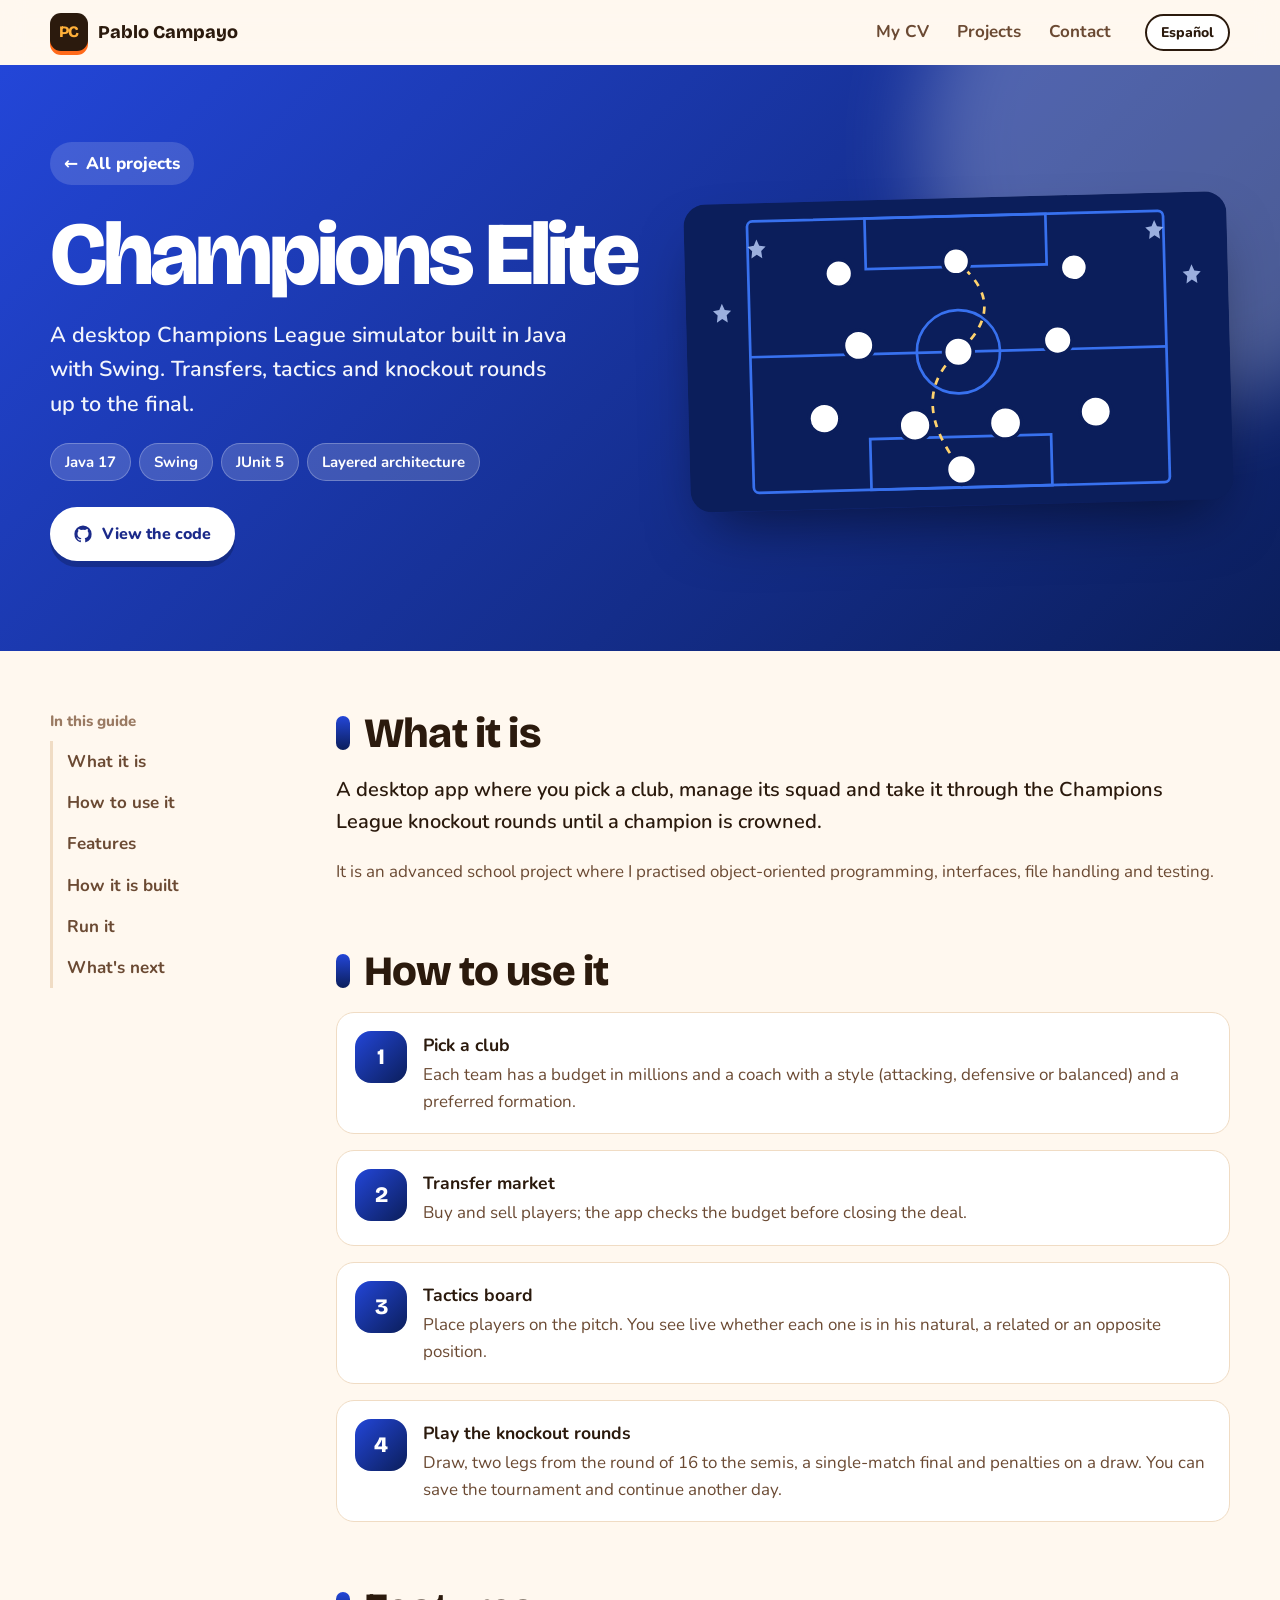
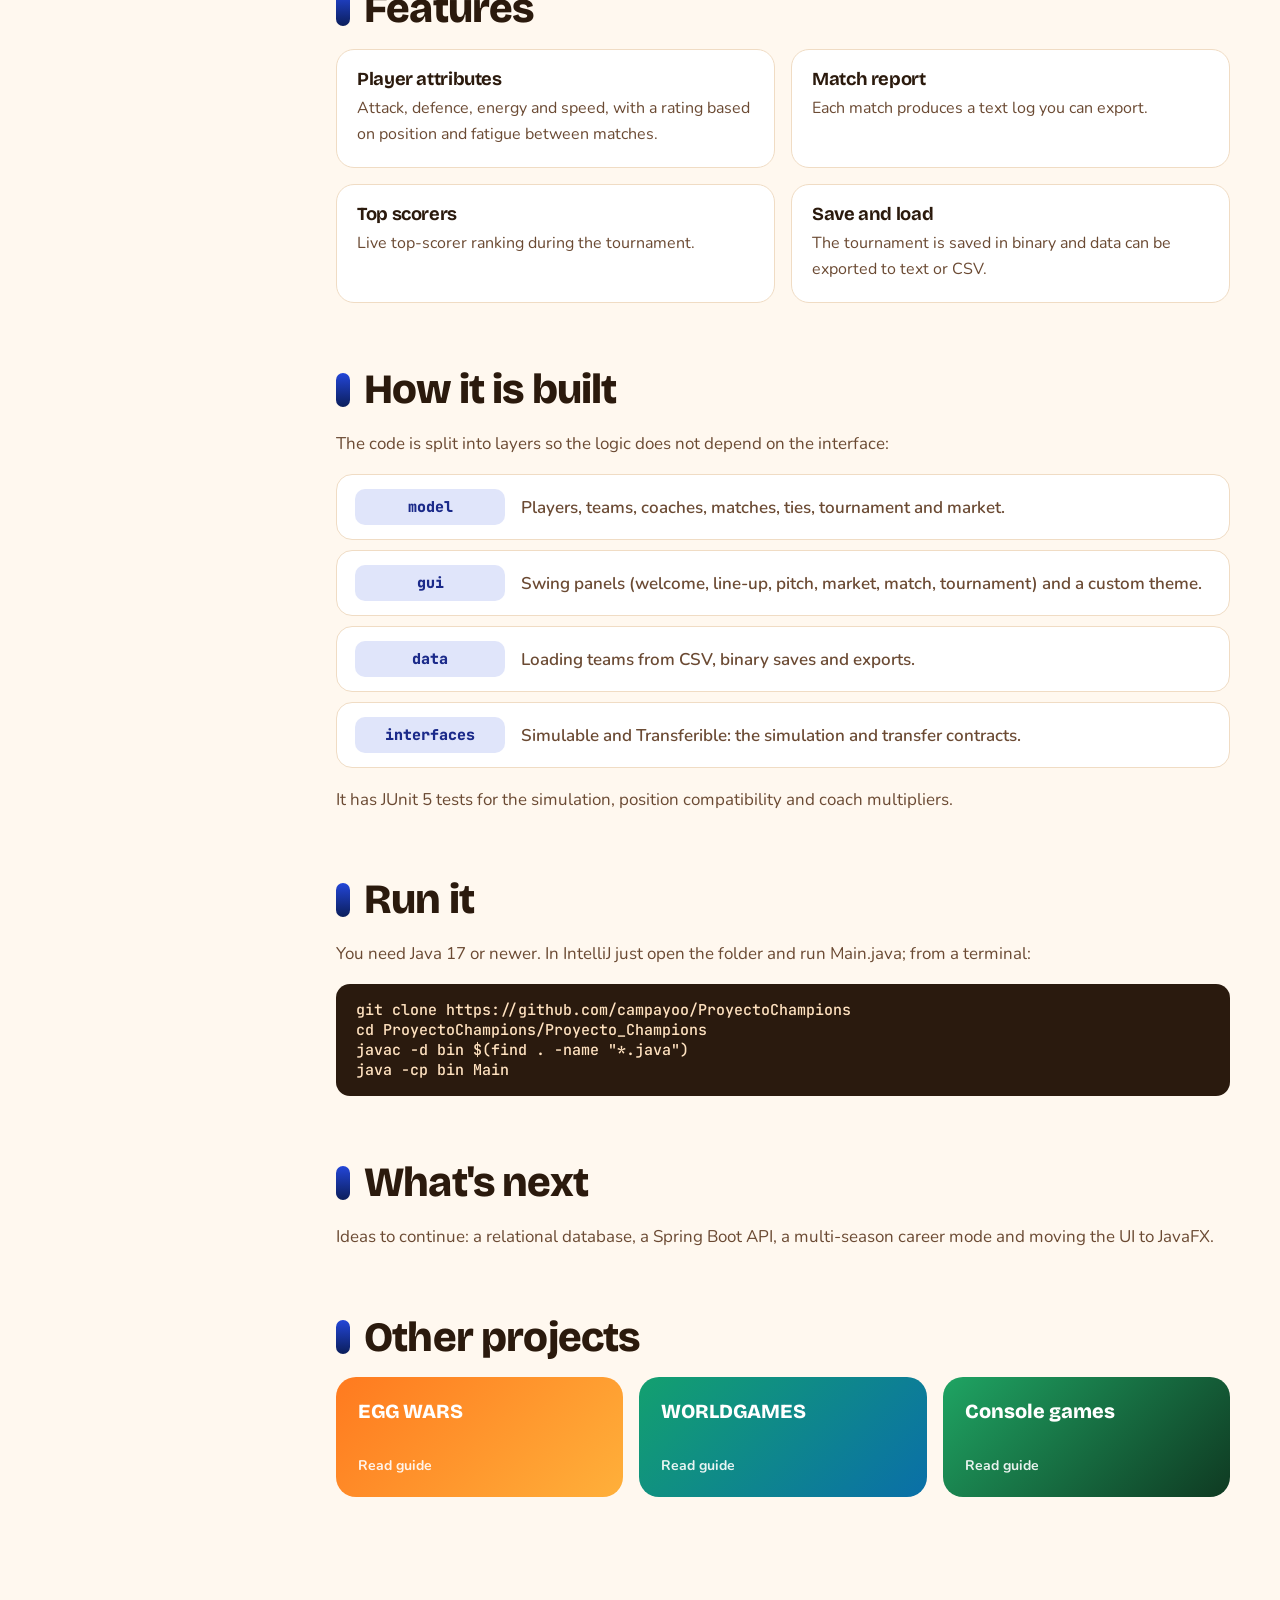
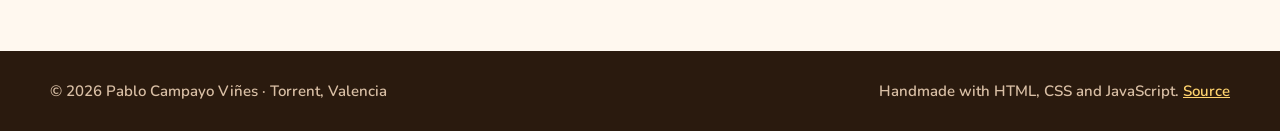
==== commit 19212979: "Web más profesional: sin huevos fuera de EGG WARS, iconos, Kotlin y Android y animaciones de scroll " ====
--- a/proyectos/champions.html
+++ b/proyectos/champions.html
@@ -11,9 +11,10 @@
 <link rel="icon" href="data:image/svg+xml,%3Csvg xmlns='http://www.w3.org/2000/svg' viewBox='0 0 64 64'%3E%3Cdefs%3E%3ClinearGradient id='g' x1='0' y1='0' x2='1' y2='1'%3E%3Cstop offset='0' stop-color='%23ffb03a'/%3E%3Cstop offset='1' stop-color='%23ff6a1a'/%3E%3C/linearGradient%3E%3C/defs%3E%3Crect width='64' height='64' rx='16' fill='%232b1a0d'/%3E%3Ctext x='32' y='43' text-anchor='middle' font-family='Arial,sans-serif' font-weight='800' font-size='30' fill='url(%23g)'%3EPC%3C/text%3E%3C/svg%3E">
 <script>document.documentElement.classList.add("js")</script>
 <link rel="preconnect" href="https://fonts.googleapis.com"><link rel="preconnect" href="https://fonts.gstatic.com" crossorigin><link href="https://fonts.googleapis.com/css2?family=Bricolage+Grotesque:opsz,wght@12..96,600..800&family=JetBrains+Mono:wght@500;700&family=Nunito:wght@400;600;700;800&display=swap" rel="stylesheet">
-<link rel="stylesheet" href="../style.css?v=202611171053">
+<link rel="stylesheet" href="../style.css?v=202611171201">
 </head>
 <body>
+<div class="progress" aria-hidden="true"><i></i></div>
 <a class="skip" href="#main"><span class="es">Saltar al contenido</span><span class="en">Skip to content</span></a>
 <header class="bar"><div class="wrap">
 <a class="logo" href="../index.html"><i aria-hidden="true">PC</i>Pablo Campayo</a>
@@ -29,7 +30,7 @@
 </div></section>
 <div class="wrap p-body">
 <aside class="toc" aria-label="Índice"><b><span class="es">En esta guía</span><span class="en">In this guide</span></b><ol><li><a href="#que"><span class="es">Qué es</span><span class="en">What it is</span></a></li><li><a href="#usar"><span class="es">Cómo se usa</span><span class="en">How to use it</span></a></li><li><a href="#caract"><span class="es">Características</span><span class="en">Features</span></a></li><li><a href="#como"><span class="es">Cómo está hecho</span><span class="en">How it is built</span></a></li><li><a href="#ejecutar"><span class="es">Ejecutarlo</span><span class="en">Run it</span></a></li><li><a href="#siguiente"><span class="es">Lo próximo</span><span class="en">What's next</span></a></li></ol></aside>
-<div class="doc"><section id="que" class="rv"><h2><span class="es">Qué es</span><span class="en">What it is</span></h2><p class="lede"><span class="es">Una aplicación de escritorio en la que eliges un club, gestionas su plantilla y lo llevas por las eliminatorias de la Champions hasta coronar a un campeón.</span><span class="en">A desktop app where you pick a club, manage its squad and take it through the Champions League knockout rounds until a champion is crowned.</span></p><p><span class="es">Es un proyecto de clase avanzado en el que practiqué programación orientada a objetos, interfaces, ficheros y pruebas.</span><span class="en">It is an advanced school project where I practised object-oriented programming, interfaces, file handling and testing.</span></p></section><section id="usar" class="rv"><h2><span class="es">Cómo se usa</span><span class="en">How to use it</span></h2><ol class="big-steps"><li><div><b><span class="es">Elige club</span><span class="en">Pick a club</span></b><span class="es">Cada equipo tiene presupuesto en millones y un entrenador con su filosofía (ofensiva, defensiva o equilibrada) y su formación preferida.</span><span class="en">Each team has a budget in millions and a coach with a style (attacking, defensive or balanced) and a preferred formation.</span></div></li><li><div><b><span class="es">Mercado de fichajes</span><span class="en">Transfer market</span></b><span class="es">Compra y vende jugadores; la app comprueba el presupuesto antes de cerrar la operación.</span><span class="en">Buy and sell players; the app checks the budget before closing the deal.</span></div></li><li><div><b><span class="es">Pizarra táctica</span><span class="en">Tactics board</span></b><span class="es">Coloca a los jugadores en el campo. Verás en directo si cada uno está en su posición natural, en una parecida o en una que no es la suya.</span><span class="en">Place players on the pitch. You see live whether each one is in his natural, a related or an opposite position.</span></div></li><li><div><b><span class="es">Juega las eliminatorias</span><span class="en">Play the knockout rounds</span></b><span class="es">Sorteo, ida y vuelta de octavos a semifinales, final a partido único y penaltis si hay empate. Puedes guardar el torneo y seguir otro día.</span><span class="en">Draw, two legs from the round of 16 to the semis, a single-match final and penalties on a draw. You can save the tournament and continue another day.</span></div></li></ol></section><section id="caract" class="rv"><h2><span class="es">Características</span><span class="en">Features</span></h2><div class="feat"><div><h3>⚽ <span class="es">Jugadores con atributos</span><span class="en">Player attributes</span></h3><p><span class="es">Ataque, defensa, energía y velocidad, con una media según su posición y cansancio entre partidos.</span><span class="en">Attack, defence, energy and speed, with a rating based on position and fatigue between matches.</span></p></div><div><h3>📋 <span class="es">Crónica del partido</span><span class="en">Match report</span></h3><p><span class="es">Cada partido genera un registro de texto que se puede exportar.</span><span class="en">Each match produces a text log you can export.</span></p></div><div><h3>🏆 <span class="es">Goleadores</span><span class="en">Top scorers</span></h3><p><span class="es">Ranking de goleadores en directo durante el torneo.</span><span class="en">Live top-scorer ranking during the tournament.</span></p></div><div><h3>💾 <span class="es">Guardar y cargar</span><span class="en">Save and load</span></h3><p><span class="es">El torneo se guarda en binario y los datos se exportan a texto o CSV.</span><span class="en">The tournament is saved in binary and data can be exported to text or CSV.</span></p></div></div></section><section id="como" class="rv"><h2><span class="es">Cómo está hecho</span><span class="en">How it is built</span></h2><p><span class="es">El código está separado en capas para que la lógica no dependa de la interfaz:</span><span class="en">The code is split into layers so the logic does not depend on the interface:</span></p><div class="layers"><div><b>model</b><span><span class="es">Jugadores, equipos, entrenadores, partidos, eliminatorias, torneo y mercado.</span><span class="en">Players, teams, coaches, matches, ties, tournament and market.</span></span></div><div><b>gui</b><span><span class="es">Paneles de Swing (bienvenida, alineación, campo, mercado, partido, torneo) y un tema visual propio.</span><span class="en">Swing panels (welcome, line-up, pitch, market, match, tournament) and a custom theme.</span></span></div><div><b>data</b><span><span class="es">Lectura de equipos desde CSV, guardado binario y exportación.</span><span class="en">Loading teams from CSV, binary saves and exports.</span></span></div><div><b>interfaces</b><span><span class="es">Simulable y Transferible: los contratos de simulación y de fichajes.</span><span class="en">Simulable and Transferible: the simulation and transfer contracts.</span></span></div></div><p style="margin-top:18px"><span class="es">Tiene pruebas con JUnit 5 de la simulación, la compatibilidad de posiciones y los multiplicadores de los entrenadores.</span><span class="en">It has JUnit 5 tests for the simulation, position compatibility and coach multipliers.</span></p></section><section id="ejecutar" class="rv"><h2><span class="es">Ejecutarlo</span><span class="en">Run it</span></h2><p><span class="es">Hace falta Java 17 o superior. Desde IntelliJ basta con abrir la carpeta y ejecutar Main.java; desde la terminal:</span><span class="en">You need Java 17 or newer. In IntelliJ just open the folder and run Main.java; from a terminal:</span></p><div class="cmd">git clone https://github.com/campayoo/ProyectoChampions
+<div class="doc"><section id="que" class="rv"><h2><span class="es">Qué es</span><span class="en">What it is</span></h2><p class="lede"><span class="es">Una aplicación de escritorio en la que eliges un club, gestionas su plantilla y lo llevas por las eliminatorias de la Champions hasta coronar a un campeón.</span><span class="en">A desktop app where you pick a club, manage its squad and take it through the Champions League knockout rounds until a champion is crowned.</span></p><p><span class="es">Es un proyecto de clase avanzado en el que practiqué programación orientada a objetos, interfaces, ficheros y pruebas.</span><span class="en">It is an advanced school project where I practised object-oriented programming, interfaces, file handling and testing.</span></p></section><section id="usar" class="rv"><h2><span class="es">Cómo se usa</span><span class="en">How to use it</span></h2><ol class="big-steps"><li class="rv"><div><b><span class="es">Elige club</span><span class="en">Pick a club</span></b><span class="es">Cada equipo tiene presupuesto en millones y un entrenador con su filosofía (ofensiva, defensiva o equilibrada) y su formación preferida.</span><span class="en">Each team has a budget in millions and a coach with a style (attacking, defensive or balanced) and a preferred formation.</span></div></li><li class="rv"><div><b><span class="es">Mercado de fichajes</span><span class="en">Transfer market</span></b><span class="es">Compra y vende jugadores; la app comprueba el presupuesto antes de cerrar la operación.</span><span class="en">Buy and sell players; the app checks the budget before closing the deal.</span></div></li><li class="rv"><div><b><span class="es">Pizarra táctica</span><span class="en">Tactics board</span></b><span class="es">Coloca a los jugadores en el campo. Verás en directo si cada uno está en su posición natural, en una parecida o en una que no es la suya.</span><span class="en">Place players on the pitch. You see live whether each one is in his natural, a related or an opposite position.</span></div></li><li class="rv"><div><b><span class="es">Juega las eliminatorias</span><span class="en">Play the knockout rounds</span></b><span class="es">Sorteo, ida y vuelta de octavos a semifinales, final a partido único y penaltis si hay empate. Puedes guardar el torneo y seguir otro día.</span><span class="en">Draw, two legs from the round of 16 to the semis, a single-match final and penalties on a draw. You can save the tournament and continue another day.</span></div></li></ol></section><section id="caract" class="rv"><h2><span class="es">Características</span><span class="en">Features</span></h2><div class="feat"><div class="rv"><h3><span class="es">Jugadores con atributos</span><span class="en">Player attributes</span></h3><p><span class="es">Ataque, defensa, energía y velocidad, con una media según su posición y cansancio entre partidos.</span><span class="en">Attack, defence, energy and speed, with a rating based on position and fatigue between matches.</span></p></div><div class="rv"><h3><span class="es">Crónica del partido</span><span class="en">Match report</span></h3><p><span class="es">Cada partido genera un registro de texto que se puede exportar.</span><span class="en">Each match produces a text log you can export.</span></p></div><div class="rv"><h3><span class="es">Goleadores</span><span class="en">Top scorers</span></h3><p><span class="es">Ranking de goleadores en directo durante el torneo.</span><span class="en">Live top-scorer ranking during the tournament.</span></p></div><div class="rv"><h3><span class="es">Guardar y cargar</span><span class="en">Save and load</span></h3><p><span class="es">El torneo se guarda en binario y los datos se exportan a texto o CSV.</span><span class="en">The tournament is saved in binary and data can be exported to text or CSV.</span></p></div></div></section><section id="como" class="rv"><h2><span class="es">Cómo está hecho</span><span class="en">How it is built</span></h2><p><span class="es">El código está separado en capas para que la lógica no dependa de la interfaz:</span><span class="en">The code is split into layers so the logic does not depend on the interface:</span></p><div class="layers"><div><b>model</b><span><span class="es">Jugadores, equipos, entrenadores, partidos, eliminatorias, torneo y mercado.</span><span class="en">Players, teams, coaches, matches, ties, tournament and market.</span></span></div><div><b>gui</b><span><span class="es">Paneles de Swing (bienvenida, alineación, campo, mercado, partido, torneo) y un tema visual propio.</span><span class="en">Swing panels (welcome, line-up, pitch, market, match, tournament) and a custom theme.</span></span></div><div><b>data</b><span><span class="es">Lectura de equipos desde CSV, guardado binario y exportación.</span><span class="en">Loading teams from CSV, binary saves and exports.</span></span></div><div><b>interfaces</b><span><span class="es">Simulable y Transferible: los contratos de simulación y de fichajes.</span><span class="en">Simulable and Transferible: the simulation and transfer contracts.</span></span></div></div><p style="margin-top:18px"><span class="es">Tiene pruebas con JUnit 5 de la simulación, la compatibilidad de posiciones y los multiplicadores de los entrenadores.</span><span class="en">It has JUnit 5 tests for the simulation, position compatibility and coach multipliers.</span></p></section><section id="ejecutar" class="rv"><h2><span class="es">Ejecutarlo</span><span class="en">Run it</span></h2><p><span class="es">Hace falta Java 17 o superior. Desde IntelliJ basta con abrir la carpeta y ejecutar Main.java; desde la terminal:</span><span class="en">You need Java 17 or newer. In IntelliJ just open the folder and run Main.java; from a terminal:</span></p><div class="cmd">git clone https://github.com/campayoo/ProyectoChampions
 cd ProyectoChampions/Proyecto_Champions
 javac -d bin $(find . -name "*.java")
 java -cp bin Main</div></section><section id="siguiente" class="rv"><h2><span class="es">Lo próximo</span><span class="en">What's next</span></h2><p><span class="es">Ideas para seguir: base de datos relacional, una API con Spring Boot, modo carrera de varias temporadas y pasar la interfaz a JavaFX.</span><span class="en">Ideas to continue: a relational database, a Spring Boot API, a multi-season career mode and moving the UI to JavaFX.</span></p></section>
@@ -40,6 +41,6 @@
 <span>© <span id="year">2026</span> Pablo Campayo Viñes · Torrent, Valencia</span>
 <span><span class="es">Hecha a mano con HTML, CSS y JavaScript.</span><span class="en">Handmade with HTML, CSS and JavaScript.</span> <a href="https://github.com/campayoo/campayoo.github.io" target="_blank" rel="noopener"><span class="es">Código</span><span class="en">Source</span></a></span>
 </div></footer>
-<script src="../main.js?v=202611171053" defer></script>
+<script src="../main.js?v=202611171201" defer></script>
 </body>
 </html>
--- a/style.css
+++ b/style.css
@@ -49,7 +49,7 @@
 
 /* ---------- hero ---------- */
 .hero{position:relative;overflow:hidden;padding:clamp(48px,8vw,110px) 0 clamp(60px,8vw,100px)}
-.blob{position:absolute;border-radius:50%;filter:blur(2px);opacity:.55;z-index:0;animation:float 14s ease-in-out infinite}
+.blob{position:absolute;border-radius:50%;filter:blur(40px);opacity:.45;z-index:0;animation:float 14s ease-in-out infinite}
 .blob.b1{width:520px;height:520px;background:radial-gradient(circle at 30% 30%,#ffd36e,#ff8c2a 70%);right:-160px;top:-180px}
 .blob.b2{width:300px;height:300px;background:radial-gradient(circle,#ffc24a,#ffb978 70%);left:-120px;bottom:-140px;animation-delay:-5s}
 .blob.b3{width:180px;height:180px;background:radial-gradient(circle,#ffe6c4,#ffc58f);left:46%;top:10%;animation-delay:-9s;opacity:.7}
@@ -57,8 +57,6 @@
 .dots{position:absolute;inset:0;background-image:radial-gradient(#e9cfae 1.3px,transparent 1.4px);background-size:26px 26px;opacity:.6;z-index:0;mask-image:linear-gradient(180deg,#000 40%,transparent)}
 .hero .wrap{position:relative;z-index:1;display:grid;grid-template-columns:1.25fr .9fr;gap:48px;align-items:center}
 .hello{font:800 22px var(--display);color:var(--ink-2);margin-bottom:10px;display:flex;align-items:center;gap:10px}
-.wave{display:inline-block;transform-origin:70% 70%;animation:wave 2.4s ease-in-out 1s 2}
-@keyframes wave{0%,60%,100%{transform:rotate(0)}10%,30%{transform:rotate(14deg)}20%,40%{transform:rotate(-8deg)}}
 .name{font-size:clamp(3.1rem,8.4vw,7rem);font-weight:800;line-height:.92;letter-spacing:-.045em}
 .name span{display:block}
 .name .last{background:var(--grad);-webkit-background-clip:text;background-clip:text;color:transparent;padding-bottom:.08em}
@@ -68,8 +66,7 @@
 .hero .chips{margin-bottom:28px}
 .ctas{display:flex;flex-wrap:wrap;gap:12px}
 
-.code{position:relative;background:var(--deep);color:#ffe2c0;border-radius:22px;padding:22px 24px 26px;font:500 15px/1.75 var(--mono);box-shadow:0 30px 60px -24px rgba(90,40,0,.55);transform:rotate(2deg);animation:bob 6s ease-in-out infinite}
-@keyframes bob{50%{transform:rotate(2deg) translateY(-10px)}}
+.code{position:relative;background:var(--deep);color:#ffe2c0;border-radius:20px;padding:22px 24px 26px;font:500 15px/1.75 var(--mono);box-shadow:0 30px 60px -24px rgba(90,40,0,.55);transform:perspective(900px) rotateY(calc(var(--tilt,1)*-8deg)) rotateX(calc(var(--tilt,1)*4deg));transition:transform .2s linear}
 .code .dots3{display:flex;gap:7px;margin-bottom:14px}
 .code .dots3 i{width:11px;height:11px;border-radius:50%;background:#ff5f56}
 .code .dots3 i:nth-child(2){background:#ffbd2e}.code .dots3 i:nth-child(3){background:#27c93f}
@@ -77,8 +74,6 @@
 .code .k{color:#ff9f5a}.code .s{color:#ffd36e}.code .c{color:#a88a70}
 .caret{display:inline-block;width:.6em;height:1.1em;background:var(--or-2);vertical-align:-.2em;animation:blink 1s steps(1) infinite}
 @keyframes blink{50%{opacity:0}}
-.egg{position:absolute;right:-18px;bottom:-34px;width:78px;height:98px;border-radius:50% 50% 46% 46%/60% 60% 40% 40%;background:radial-gradient(circle at 32% 28%,#fff6 0 14%,transparent 15%),linear-gradient(160deg,#ffb35c,#ff7a1f);box-shadow:inset -8px -10px 0 rgba(0,0,0,.08);animation:hop 3.2s ease-in-out infinite}
-@keyframes hop{0%,100%{transform:translateY(0) rotate(-6deg)}50%{transform:translateY(-16px) rotate(6deg)}}
 
 /* ---------- cifras ---------- */
 .stats{position:relative;z-index:2;margin-top:-28px}
@@ -153,9 +148,9 @@
 .s1{background:#ffe1b8}.s2{background:#ffd0c0}.s3{background:#fff0a8}.s4{background:#ffe8d6}.s5{background:#ffd8a0}.s6{background:var(--deep);color:#ffeedd}
 .s6 .chips li{background:#ffffff1a;color:#ffeedd}
 .marquee{overflow:hidden;margin-top:40px;mask-image:linear-gradient(90deg,transparent,#000 10%,#000 90%,transparent)}
-.marquee div{display:flex;gap:14px;width:max-content;animation:slide 40s linear infinite}
+.marquee div{display:flex;gap:14px;width:max-content;will-change:transform}
 .marquee span{font:800 clamp(1.4rem,3vw,2.2rem) var(--display);color:var(--ink);white-space:nowrap;display:flex;align-items:center;gap:14px}
-.marquee span::after{content:"";width:14px;height:18px;border-radius:50% 50% 46% 46%/60% 60% 40% 40%;background:var(--grad)}
+.marquee span::after{content:"";width:12px;height:12px;border-radius:3px;background:var(--grad);transform:rotate(45deg)}
 @keyframes slide{to{transform:translateX(-50%)}}
 
 /* idiomas y certificados */
@@ -212,10 +207,6 @@
 .contact h2{font-size:clamp(2.8rem,8vw,6.4rem);font-weight:800;letter-spacing:-.045em;margin-bottom:18px}
 .contact p{font-size:1.25rem;max-width:44ch;font-weight:600}
 .contact .btn.solid{box-shadow:0 6px 0 #fff}
-.contact .eggs i{position:absolute;width:90px;height:112px;border-radius:50% 50% 46% 46%/60% 60% 40% 40%;background:#fff;opacity:.25;animation:hop 4s ease-in-out infinite}
-.contact .eggs i:nth-child(1){right:8%;top:18%}
-.contact .eggs i:nth-child(2){right:22%;bottom:12%;width:60px;height:74px;animation-delay:-1.5s}
-.contact .eggs i:nth-child(3){right:3%;bottom:-30px;width:140px;height:174px;animation-delay:-2.6s}
 
 footer{background:var(--deep);color:#d9bfa5;padding:28px 0;font-weight:600;font-size:15px}
 footer .wrap{display:flex;justify-content:space-between;gap:12px;flex-wrap:wrap}
@@ -326,9 +317,79 @@
 }
 @media (max-width:380px){.stats ul{grid-template-columns:1fr 1fr;gap:10px}.stats span{font-size:13px}}
 @media (prefers-reduced-motion:reduce){
+  .progress{display:none}
+  .js .hero .name span,.js .hello,.js .lead,.js .hero .chips,.js .ctas{opacity:1!important;transform:none!important}
   *,*::before,*::after{animation:none!important;transition:none!important}
   .js .rv{opacity:1;transform:none}
   .js .route .trip{stroke-dashoffset:0}.js .route .pin{opacity:1}
   .bars i.f::after{transform:none}
   html{scroll-behavior:auto}
 }
+
+/* ---------- iconos ---------- */
+.i{width:1.1em;height:1.1em;flex:none}
+.chips li{display:inline-flex;align-items:center;gap:7px}
+.chips li .i{color:var(--or)}
+.job .ico{color:var(--or)}
+.job .ico .i{width:22px;height:22px}
+.skill h3 b{width:40px;height:40px;border-radius:12px;background:var(--grad);color:#fff;display:grid;place-items:center;font-size:inherit}
+.skill h3 b .i{width:21px;height:21px}
+.s6 h3 b{background:#ffffff1a;color:var(--amb)}
+.certs b{color:var(--or)}
+.certs b .i{width:22px;height:22px}
+.btn .i{width:19px;height:19px}
+
+/* ---------- aspecto más sobrio ---------- */
+.s1,.s2,.s3,.s4,.s5{background:var(--paper);border:1.5px solid var(--line);box-shadow:var(--shadow)}
+.skill .chips li{background:var(--cream);border:1px solid var(--line);color:var(--ink-2)}
+.blob.b3{display:none}
+.hello{font-size:20px;color:var(--or)}
+
+/* ---------- barra de progreso ---------- */
+.progress{position:fixed;inset:0 0 auto;height:4px;z-index:60;pointer-events:none}
+.progress i{display:block;height:100%;background:var(--grad);transform-origin:left;transform:scaleX(var(--p,0))}
+
+/* ---------- entrada del hero ---------- */
+.js .hero .name span{display:block;opacity:0;transform:translateY(60%);animation:rise .9s cubic-bezier(.2,.8,.2,1) forwards}
+.js .hero .name span:nth-child(2){animation-delay:.12s}
+.js .hello{opacity:0;animation:rise .7s cubic-bezier(.2,.8,.2,1) .05s forwards}
+.js .lead{opacity:0;animation:rise .8s cubic-bezier(.2,.8,.2,1) .35s forwards}
+.js .hero .chips{opacity:0;animation:rise .8s cubic-bezier(.2,.8,.2,1) .5s forwards}
+.js .hero .ctas{opacity:0;animation:rise .8s cubic-bezier(.2,.8,.2,1) .62s forwards}
+.js .hero .code{opacity:0;animation:fadein 1s ease .5s forwards}
+@keyframes rise{to{opacity:1;transform:none}}
+@keyframes fadein{to{opacity:1}}
+
+/* ---------- animaciones de scroll ---------- */
+.js .rv{transition-delay:var(--d,0s)}
+.js .sec-head h2{clip-path:inset(0 0 100% 0);transform:translateY(40%);transition:clip-path .9s cubic-bezier(.2,.8,.2,1) .1s,transform .9s cubic-bezier(.2,.8,.2,1) .1s}
+.js .sec-head.on h2{clip-path:inset(0 0 -10% 0);transform:none}
+.js .sec-head .tag i{transform:scaleX(0);transform-origin:left;transition:transform .7s cubic-bezier(.2,.8,.2,1) .3s}
+.js .sec-head.on .tag i{transform:none}
+.js .skill.rv{transform:perspective(800px) rotateX(18deg) translateY(30px)}
+.js .skill.rv.on{transform:none}
+.js .job.rv{transform:translateX(40px)}
+.js .job.rv.on{transform:none}
+.js .job .ico{transform:scale(0);transition:transform .5s cubic-bezier(.3,1.6,.5,1) .25s}
+.js .job.on .ico{transform:none}
+.js .proj .art img,.js .proj .art svg{transform:scale(1.18);transition:transform 1.4s cubic-bezier(.2,.8,.2,1)}
+.js .proj.on .art img,.js .proj.on .art svg{transform:scale(1)}
+.js .proj.on:hover .art img{transform:scale(1.06)}
+.js .edu .card.rv:nth-child(1){transform:translateX(-40px)}
+.js .edu .card.rv:nth-child(2){transform:translateX(40px)}
+.js .edu .card.rv.on{transform:none}
+.js .route-box.rv{clip-path:inset(0 0 0 0 round 28px);transform:scale(.94)}
+.js .route-box.rv.on{transform:none}
+.js .contact h2.rv{transform:translateY(60px) scale(.96)}
+.js .contact h2.rv.on{transform:none}
+.js .feat .rv{transform:translateY(20px) scale(.97)}
+.js .feat .rv.on{transform:none}
+.js .big-steps .rv{transform:translateY(24px)}
+.js .big-steps .rv.on{transform:none}
+
+/* contacto: anillos en vez de formas decorativas */
+.rings i{position:absolute;right:-120px;top:50%;width:520px;height:520px;margin-top:-260px;border-radius:50%;border:2px solid #fff;opacity:.35;animation:pulse 6s ease-in-out infinite}
+.rings i:nth-child(2){width:380px;height:380px;margin-top:-190px;right:-50px;animation-delay:-2s}
+.rings i:nth-child(3){width:240px;height:240px;margin-top:-120px;right:20px;animation-delay:-4s}
+@keyframes pulse{50%{transform:scale(1.06);opacity:.15}}
+@media (max-width:760px){.rings{display:none}.js .job.rv{transform:translateY(30px)}}
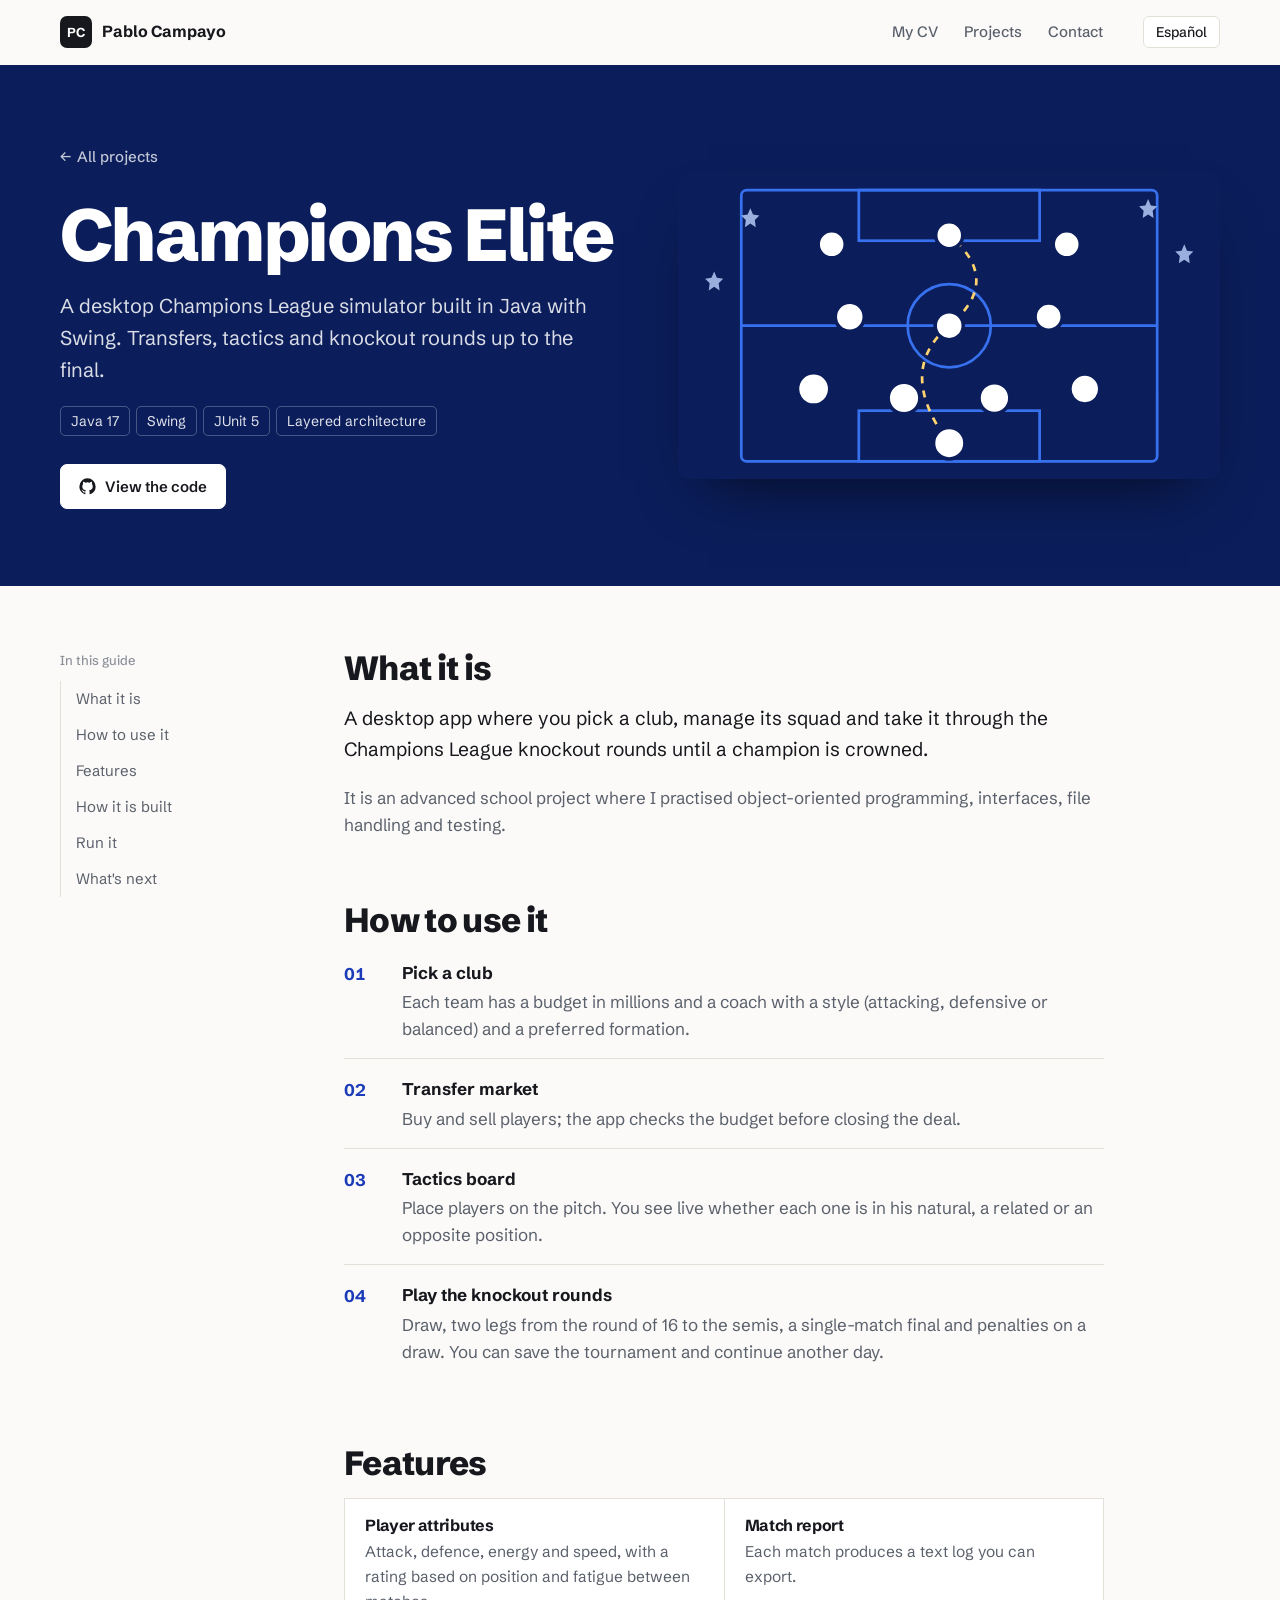
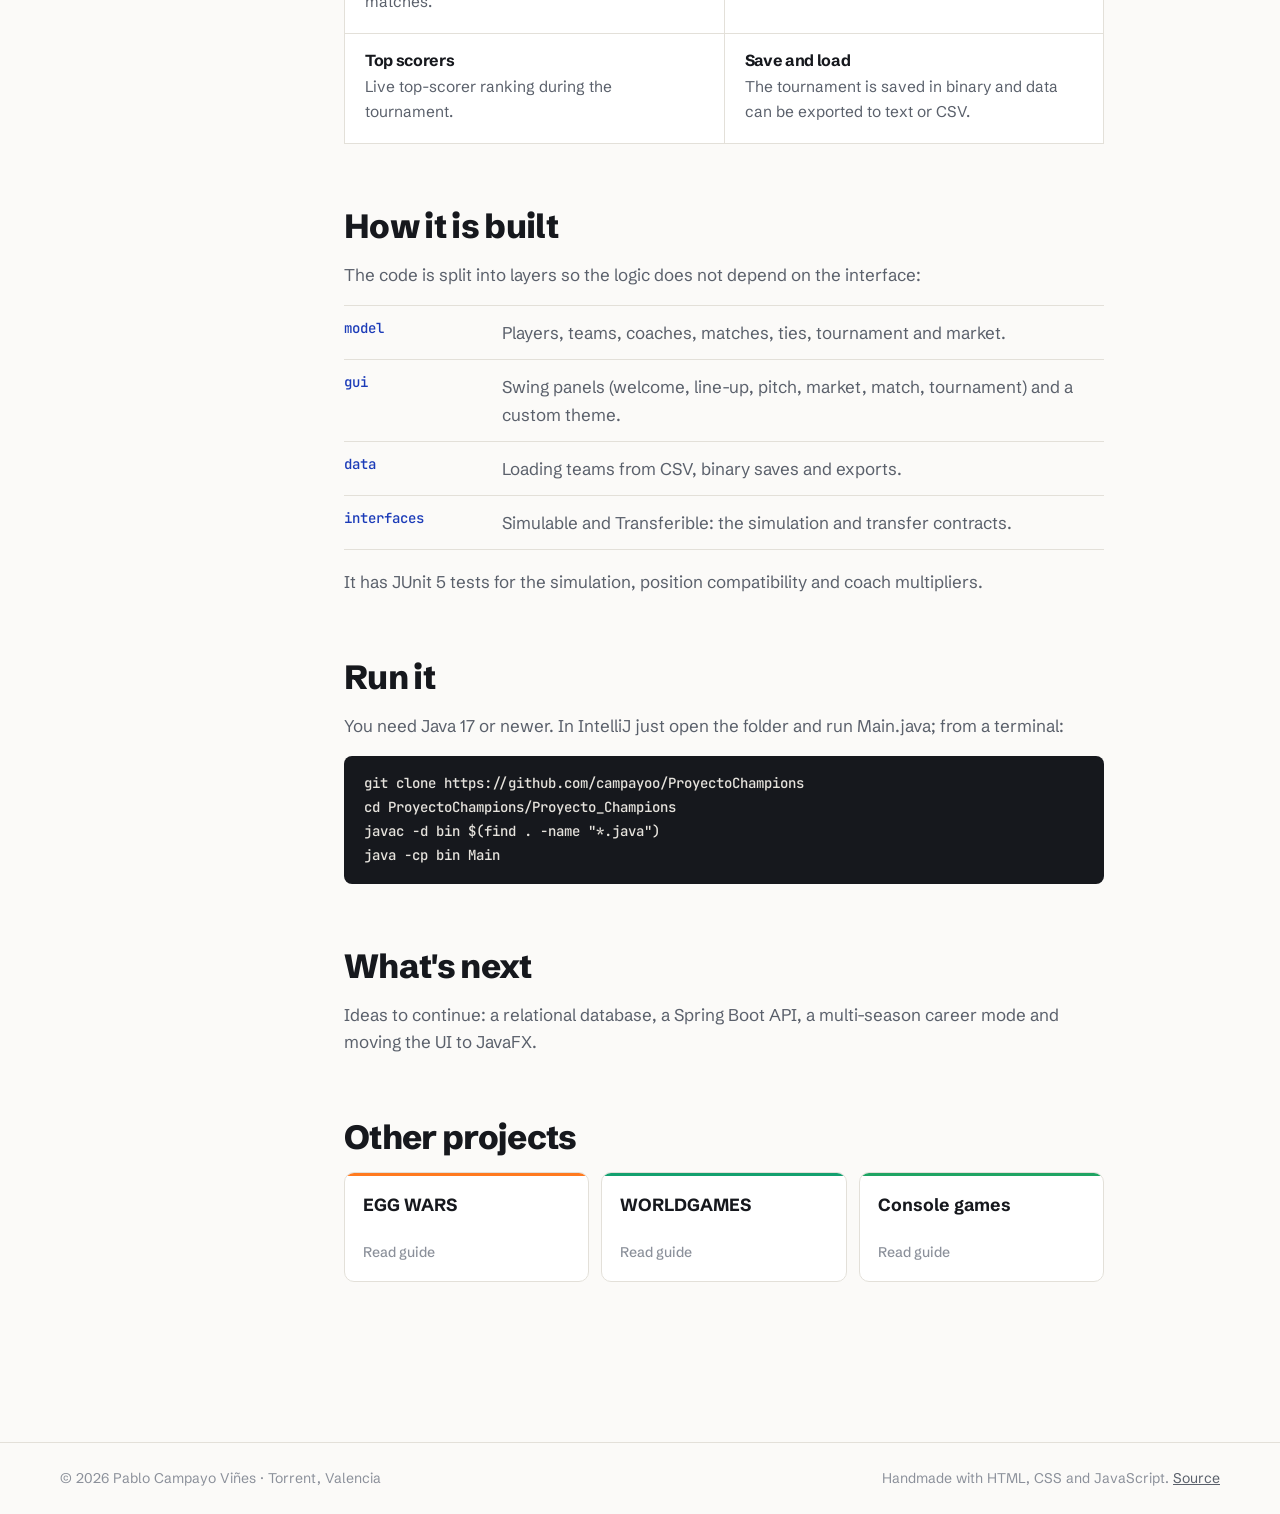
==== commit cb6d9d43: "Rediseño más sobrio y profesional Co-Authored-By: Claude Opus 5.5 <noreply@anthropic.com> Claude-Ses" ====
--- a/proyectos/champions.html
+++ b/proyectos/champions.html
@@ -5,16 +5,15 @@
 <meta name="viewport" content="width=device-width, initial-scale=1">
 <title>Champions Elite · Pablo Campayo Viñes</title>
 <meta name="description" content="Champions Elite: simulador de la Champions League en Java y Swing. Cómo se usa y cómo está hecho.">
-<meta name="theme-color" content="#ff8c2a">
+<meta name="theme-color" content="#fbfaf8">
 <meta property="og:title" content="Champions Elite · Pablo Campayo Viñes">
 <meta property="og:description" content="Champions Elite: simulador de la Champions League en Java y Swing. Cómo se usa y cómo está hecho.">
 <link rel="icon" href="data:image/svg+xml,%3Csvg xmlns='http://www.w3.org/2000/svg' viewBox='0 0 64 64'%3E%3Cdefs%3E%3ClinearGradient id='g' x1='0' y1='0' x2='1' y2='1'%3E%3Cstop offset='0' stop-color='%23ffb03a'/%3E%3Cstop offset='1' stop-color='%23ff6a1a'/%3E%3C/linearGradient%3E%3C/defs%3E%3Crect width='64' height='64' rx='16' fill='%232b1a0d'/%3E%3Ctext x='32' y='43' text-anchor='middle' font-family='Arial,sans-serif' font-weight='800' font-size='30' fill='url(%23g)'%3EPC%3C/text%3E%3C/svg%3E">
 <script>document.documentElement.classList.add("js")</script>
-<link rel="preconnect" href="https://fonts.googleapis.com"><link rel="preconnect" href="https://fonts.gstatic.com" crossorigin><link href="https://fonts.googleapis.com/css2?family=Bricolage+Grotesque:opsz,wght@12..96,600..800&family=JetBrains+Mono:wght@500;700&family=Nunito:wght@400;600;700;800&display=swap" rel="stylesheet">
-<link rel="stylesheet" href="../style.css?v=202611171201">
+<link rel="preconnect" href="https://fonts.googleapis.com"><link rel="preconnect" href="https://fonts.gstatic.com" crossorigin><link href="https://fonts.googleapis.com/css2?family=Schibsted+Grotesk:wght@400;500;600;700;800;900&family=JetBrains+Mono:wght@500&display=swap" rel="stylesheet">
+<link rel="stylesheet" href="../style.css?v=202611171215">
 </head>
 <body>
-<div class="progress" aria-hidden="true"><i></i></div>
 <a class="skip" href="#main"><span class="es">Saltar al contenido</span><span class="en">Skip to content</span></a>
 <header class="bar"><div class="wrap">
 <a class="logo" href="../index.html"><i aria-hidden="true">PC</i>Pablo Campayo</a>
@@ -23,7 +22,7 @@
 </div></header>
 
 <main id="main" class="p-ucl" style="--acc:#2346d8;--acc-2:#0b1e5b">
-<section class="p-hero"><div class="blob b1" aria-hidden="true"></div><div class="wrap">
+<section class="p-hero"><div class="wrap">
 <div><a class="crumb" href="../index.html#proyectos">← <span class="es">Todos los proyectos</span><span class="en">All projects</span></a>
 <h1>Champions Elite</h1><p class="tl"><span class="es">Simulador de la Champions League para escritorio, hecho en Java con Swing. Fichajes, tácticas y eliminatorias hasta la final.</span><span class="en">A desktop Champions League simulator built in Java with Swing. Transfers, tactics and knockout rounds up to the final.</span></p><ul class="chips"><li>Java 17</li><li>Swing</li><li>JUnit 5</li><li><span class="es">Arquitectura por capas</span><span class="en">Layered architecture</span></li></ul><div class="ctas"><a class="btn solid" href="https://github.com/campayoo/ProyectoChampions" target="_blank" rel="noopener"><svg viewBox="0 0 24 24" fill="currentColor" aria-hidden="true"><path d="M12 .5A11.5 11.5 0 0 0 .5 12a11.5 11.5 0 0 0 7.86 10.92c.58.1.79-.25.79-.56v-2c-3.2.7-3.88-1.37-3.88-1.37-.52-1.33-1.28-1.69-1.28-1.69-1.05-.72.08-.7.08-.7 1.16.08 1.77 1.19 1.77 1.19 1.03 1.77 2.7 1.26 3.36.96.1-.75.4-1.26.73-1.55-2.55-.29-5.24-1.28-5.24-5.68 0-1.26.45-2.28 1.19-3.09-.12-.29-.52-1.46.11-3.05 0 0 .97-.31 3.17 1.18a11 11 0 0 1 5.77 0c2.2-1.49 3.17-1.18 3.17-1.18.63 1.59.23 2.76.11 3.05.74.81 1.19 1.83 1.19 3.09 0 4.41-2.69 5.38-5.25 5.67.41.36.78 1.06.78 2.14v3.17c0 .31.21.67.8.56A11.5 11.5 0 0 0 23.5 12 11.5 11.5 0 0 0 12 .5Z"/></svg> <span class="es">Ver el código</span><span class="en">View the code</span></a></div></div>
 <div class="shot"><svg viewBox="0 0 600 340" preserveAspectRatio="xMidYMid slice" role="img" aria-label="Campo de fútbol con una alineación 4-3-3"><rect width="600" height="340" fill="#0b1e5b"/><g fill="none" stroke="#3d7bff" stroke-width="3" opacity=".9"><rect x="70" y="20" width="460" height="300" rx="6"/><line x1="70" y1="170" x2="530" y2="170"/><circle cx="300" cy="170" r="46"/><rect x="200" y="20" width="200" height="56"/><rect x="200" y="264" width="200" height="56"/></g><path d="M300 300 Q240 220 300 170 T300 70" fill="none" stroke="#ffd36e" stroke-width="3" stroke-dasharray="8 8"><animate attributeName="stroke-dashoffset" from="64" to="0" dur="1.6s" repeatCount="indefinite"/></path><path d="M520 30 l3 7 7 1 -5 5 1 8 -6 -4 -6 4 1 -8 -5 -5 7 -1z" fill="#c0d4ff" opacity=".8"/><path d="M560 80 l3 7 7 1 -5 5 1 8 -6 -4 -6 4 1 -8 -5 -5 7 -1z" fill="#c0d4ff" opacity=".8"/><path d="M80 40 l3 7 7 1 -5 5 1 8 -6 -4 -6 4 1 -8 -5 -5 7 -1z" fill="#c0d4ff" opacity=".8"/><path d="M40 110 l3 7 7 1 -5 5 1 8 -6 -4 -6 4 1 -8 -5 -5 7 -1z" fill="#c0d4ff" opacity=".8"/><circle cx="300" cy="300" r="15" fill="#fff" stroke="#0b1e5b" stroke-width="4"><animate attributeName="r" values="15;18;15" dur="2.4s" begin="0.0s" repeatCount="indefinite"/></circle><circle cx="150" cy="240" r="15" fill="#fff" stroke="#0b1e5b" stroke-width="4"><animate attributeName="r" values="15;18;15" dur="2.4s" begin="0.2s" repeatCount="indefinite"/></circle><circle cx="250" cy="250" r="15" fill="#fff" stroke="#0b1e5b" stroke-width="4"><animate attributeName="r" values="15;18;15" dur="2.4s" begin="0.4s" repeatCount="indefinite"/></circle><circle cx="350" cy="250" r="15" fill="#fff" stroke="#0b1e5b" stroke-width="4"><animate attributeName="r" values="15;18;15" dur="2.4s" begin="0.6000000000000001s" repeatCount="indefinite"/></circle><circle cx="450" cy="240" r="15" fill="#fff" stroke="#0b1e5b" stroke-width="4"><animate attributeName="r" values="15;18;15" dur="2.4s" begin="0.8s" repeatCount="indefinite"/></circle><circle cx="190" cy="160" r="15" fill="#fff" stroke="#0b1e5b" stroke-width="4"><animate attributeName="r" values="15;18;15" dur="2.4s" begin="1.0s" repeatCount="indefinite"/></circle><circle cx="300" cy="170" r="15" fill="#fff" stroke="#0b1e5b" stroke-width="4"><animate attributeName="r" values="15;18;15" dur="2.4s" begin="1.2000000000000002s" repeatCount="indefinite"/></circle><circle cx="410" cy="160" r="15" fill="#fff" stroke="#0b1e5b" stroke-width="4"><animate attributeName="r" values="15;18;15" dur="2.4s" begin="1.4000000000000001s" repeatCount="indefinite"/></circle><circle cx="170" cy="80" r="15" fill="#fff" stroke="#0b1e5b" stroke-width="4"><animate attributeName="r" values="15;18;15" dur="2.4s" begin="1.6s" repeatCount="indefinite"/></circle><circle cx="300" cy="70" r="15" fill="#fff" stroke="#0b1e5b" stroke-width="4"><animate attributeName="r" values="15;18;15" dur="2.4s" begin="1.8s" repeatCount="indefinite"/></circle><circle cx="430" cy="80" r="15" fill="#fff" stroke="#0b1e5b" stroke-width="4"><animate attributeName="r" values="15;18;15" dur="2.4s" begin="2.0s" repeatCount="indefinite"/></circle></svg></div>
@@ -41,6 +40,6 @@
 <span>© <span id="year">2026</span> Pablo Campayo Viñes · Torrent, Valencia</span>
 <span><span class="es">Hecha a mano con HTML, CSS y JavaScript.</span><span class="en">Handmade with HTML, CSS and JavaScript.</span> <a href="https://github.com/campayoo/campayoo.github.io" target="_blank" rel="noopener"><span class="es">Código</span><span class="en">Source</span></a></span>
 </div></footer>
-<script src="../main.js?v=202611171201" defer></script>
+<script src="../main.js?v=202611171215" defer></script>
 </body>
 </html>
--- a/style.css
+++ b/style.css
@@ -1,395 +1,287 @@
 /* Pablo Campayo Viñes · web personal */
 :root{
-  --cream:#fff8ef; --paper:#fffdf9; --ink:#2b1a0d; --ink-2:#6b4a33; --mute:#9a7a62;
-  --line:#f0dcc4; --or:#ff6a1a; --or-2:#ff8c2a; --amb:#ffb03a; --sun:#ffd36e; --deep:#2a1a0e;
-  --grad:linear-gradient(120deg,#ffc24a,#ff6a1a);
-  --acc:#ff6a1a; --acc-2:#ffd36e; --acc-ink:#2b1a0d;
-  --display:"Bricolage Grotesque","Segoe UI",system-ui,sans-serif;
-  --body:"Nunito","Segoe UI",system-ui,sans-serif;
+  --bg:#fbfaf8; --bg-2:#f3f1ec; --ink:#16181d; --ink-2:#5a606b; --ink-3:#8b909a; --line:#e3e0d9;
+  --acc:#e8590c; --dark:#16181d;
+  --font:"Schibsted Grotesk","Segoe UI",system-ui,sans-serif;
   --mono:"JetBrains Mono",Consolas,monospace;
-  --r:22px; --shadow:0 14px 34px -14px rgba(138,74,18,.28);
-  --wrap:min(1180px,100% - 40px);
+  --wrap:min(1160px,100% - 48px);
+  --ease:cubic-bezier(.2,.75,.2,1);
 }
 *,*::before,*::after{box-sizing:border-box}
 html{scroll-behavior:smooth;-webkit-text-size-adjust:100%}
-body{margin:0;background:var(--cream);color:var(--ink);font:400 17px/1.6 var(--body);overflow-x:clip}
+body{margin:0;background:var(--bg);color:var(--ink);font:400 17px/1.6 var(--font);overflow-x:clip;-webkit-font-smoothing:antialiased}
 img{max-width:100%;display:block}
 a{color:inherit}
-h1,h2,h3,h4{font-family:var(--display);line-height:1.08;margin:0;letter-spacing:-.02em}
+h1,h2,h3{margin:0;line-height:1.1;letter-spacing:-.02em}
 p{margin:0 0 1em}
-:focus-visible{outline:3px solid var(--or);outline-offset:3px;border-radius:6px}
+:focus-visible{outline:2px solid var(--acc);outline-offset:3px;border-radius:4px}
 .wrap{width:var(--wrap);margin-inline:auto}
-.skip{position:absolute;left:-999px;top:8px;background:var(--ink);color:#fff;padding:8px 14px;border-radius:10px;z-index:99}
+.skip{position:absolute;left:-999px;top:8px;background:var(--ink);color:#fff;padding:8px 14px;border-radius:6px;z-index:99}
 .skip:focus{left:8px}
 html[lang="es"] .en,html[lang="en"] .es{display:none!important}
+.i{width:1.05em;height:1.05em;flex:none}
 
 /* ---------- barra ---------- */
-.bar{position:sticky;top:0;z-index:40;background:rgba(255,248,239,.82);backdrop-filter:blur(12px);-webkit-backdrop-filter:blur(12px);border-bottom:1px solid transparent;transition:border-color .3s,box-shadow .3s}
-.bar.scrolled{border-color:var(--line);box-shadow:0 6px 20px -16px rgba(138,74,18,.5)}
-.bar .wrap{display:flex;align-items:center;gap:22px;min-height:64px}
-.logo{display:flex;align-items:center;gap:10px;font:800 18px var(--display);text-decoration:none}
-.logo i{width:38px;height:38px;border-radius:11px;background:var(--ink);display:grid;place-items:center;font:800 16px/1 var(--display);font-style:normal;letter-spacing:-.02em;color:var(--amb);box-shadow:0 4px 0 var(--or)}
-.nav{display:flex;gap:4px;margin-left:auto}
-.nav a{text-decoration:none;font-weight:700;color:var(--ink-2);padding:8px 12px;border-radius:999px;transition:background .2s,color .2s}
-.nav a:hover{background:#fff;color:var(--ink)}
-.nav a[aria-current]{background:var(--ink);color:#fff}
-.lang{font:800 14px var(--body);border:2px solid var(--ink);background:#fff;color:var(--ink);border-radius:999px;padding:7px 14px;cursor:pointer;transition:transform .2s,background .2s}
-.lang:hover{background:var(--sun);transform:translateY(-1px)}
-
-/* ---------- botones / chips ---------- */
-.btn{display:inline-flex;align-items:center;gap:10px;font:800 16px var(--body);text-decoration:none;padding:14px 22px;border-radius:999px;border:2px solid var(--ink);transition:transform .2s,box-shadow .2s,background .2s}
-.btn.solid{background:var(--ink);color:#fff;box-shadow:0 6px 0 var(--or)}
-.btn.solid:hover{transform:translateY(-3px);box-shadow:0 9px 0 var(--or)}
-.btn.ghost{background:#fff}
-.btn.ghost:hover{background:var(--sun);transform:translateY(-3px)}
-.btn svg{width:18px;height:18px}
-.chips{display:flex;flex-wrap:wrap;gap:8px;padding:0;margin:0;list-style:none}
-.chips li{background:#fff;border:1.5px solid var(--line);border-radius:999px;padding:6px 14px;font-weight:700;font-size:15px;color:var(--ink-2)}
-.chips.hot li{border-color:#ffc58f}
+.bar{position:sticky;top:0;z-index:40;background:rgba(251,250,248,.9);backdrop-filter:blur(10px);-webkit-backdrop-filter:blur(10px);border-bottom:1px solid transparent;transition:border-color .3s}
+.bar.scrolled{border-color:var(--line)}
+.bar .wrap{display:flex;align-items:center;gap:28px;min-height:64px}
+.logo{display:flex;align-items:center;gap:10px;font-weight:700;text-decoration:none;font-size:16px}
+.logo i{width:32px;height:32px;border-radius:7px;background:var(--ink);color:#fff;display:grid;place-items:center;font:700 13px/1 var(--font);font-style:normal;letter-spacing:.02em}
+.nav{display:flex;gap:2px;margin-left:auto}
+.nav a{position:relative;text-decoration:none;font-weight:500;font-size:15px;color:var(--ink-2);padding:8px 12px;transition:color .2s}
+.nav a::after{content:"";position:absolute;left:12px;right:12px;bottom:2px;height:2px;background:var(--acc);transform:scaleX(0);transform-origin:left;transition:transform .35s var(--ease)}
+.nav a:hover,.nav a[aria-current]{color:var(--ink)}
+.nav a[aria-current]::after{transform:none}
+.lang{font:500 14px var(--font);border:1px solid var(--line);background:#fff;color:var(--ink);border-radius:6px;padding:6px 12px;cursor:pointer;transition:border-color .2s}
+.lang:hover{border-color:var(--ink)}
+
+/* ---------- botones ---------- */
+.btn{display:inline-flex;align-items:center;gap:9px;font:600 15px var(--font);text-decoration:none;padding:12px 18px;border-radius:7px;border:1px solid var(--ink);transition:background .2s,color .2s,border-color .2s}
+.btn.solid{background:var(--ink);color:#fff}
+.btn.solid:hover{background:var(--acc);border-color:var(--acc)}
+.btn.ghost{background:transparent;color:var(--ink);border-color:var(--line)}
+.btn.ghost:hover{border-color:var(--ink)}
+.btn .i,.btn svg{width:17px;height:17px}
 
 /* ---------- hero ---------- */
-.hero{position:relative;overflow:hidden;padding:clamp(48px,8vw,110px) 0 clamp(60px,8vw,100px)}
-.blob{position:absolute;border-radius:50%;filter:blur(40px);opacity:.45;z-index:0;animation:float 14s ease-in-out infinite}
-.blob.b1{width:520px;height:520px;background:radial-gradient(circle at 30% 30%,#ffd36e,#ff8c2a 70%);right:-160px;top:-180px}
-.blob.b2{width:300px;height:300px;background:radial-gradient(circle,#ffc24a,#ffb978 70%);left:-120px;bottom:-140px;animation-delay:-5s}
-.blob.b3{width:180px;height:180px;background:radial-gradient(circle,#ffe6c4,#ffc58f);left:46%;top:10%;animation-delay:-9s;opacity:.7}
-@keyframes float{0%,100%{transform:translate(0,0) scale(1)}33%{transform:translate(24px,-18px) scale(1.05)}66%{transform:translate(-18px,14px) scale(.96)}}
-.dots{position:absolute;inset:0;background-image:radial-gradient(#e9cfae 1.3px,transparent 1.4px);background-size:26px 26px;opacity:.6;z-index:0;mask-image:linear-gradient(180deg,#000 40%,transparent)}
-.hero .wrap{position:relative;z-index:1;display:grid;grid-template-columns:1.25fr .9fr;gap:48px;align-items:center}
-.hello{font:800 22px var(--display);color:var(--ink-2);margin-bottom:10px;display:flex;align-items:center;gap:10px}
-.name{font-size:clamp(3.1rem,8.4vw,7rem);font-weight:800;line-height:.92;letter-spacing:-.045em}
-.name span{display:block}
-.name .last{background:var(--grad);-webkit-background-clip:text;background-clip:text;color:transparent;padding-bottom:.08em}
-.under{height:8px;width:min(320px,60%);border-radius:8px;background:var(--grad);margin:18px 0 22px;transform-origin:left;animation:grow 1.2s cubic-bezier(.2,.8,.2,1) .5s both}
-@keyframes grow{from{transform:scaleX(0)}}
-.lead{font-size:clamp(1.08rem,1.6vw,1.3rem);color:var(--ink-2);max-width:36ch;margin-bottom:22px}
-.hero .chips{margin-bottom:28px}
-.ctas{display:flex;flex-wrap:wrap;gap:12px}
-
-.code{position:relative;background:var(--deep);color:#ffe2c0;border-radius:20px;padding:22px 24px 26px;font:500 15px/1.75 var(--mono);box-shadow:0 30px 60px -24px rgba(90,40,0,.55);transform:perspective(900px) rotateY(calc(var(--tilt,1)*-8deg)) rotateX(calc(var(--tilt,1)*4deg));transition:transform .2s linear}
-.code .dots3{display:flex;gap:7px;margin-bottom:14px}
-.code .dots3 i{width:11px;height:11px;border-radius:50%;background:#ff5f56}
-.code .dots3 i:nth-child(2){background:#ffbd2e}.code .dots3 i:nth-child(3){background:#27c93f}
-.code pre{margin:0;white-space:pre-wrap;font:inherit;min-height:11.5em}
-.code .k{color:#ff9f5a}.code .s{color:#ffd36e}.code .c{color:#a88a70}
-.caret{display:inline-block;width:.6em;height:1.1em;background:var(--or-2);vertical-align:-.2em;animation:blink 1s steps(1) infinite}
-@keyframes blink{50%{opacity:0}}
-
-/* ---------- cifras ---------- */
-.stats{position:relative;z-index:2;margin-top:-28px}
-.stats ul{list-style:none;margin:0;padding:0;display:grid;grid-template-columns:repeat(4,1fr);gap:16px}
-.stats li{background:var(--paper);border:1.5px solid var(--line);border-radius:var(--r);padding:20px 22px;box-shadow:var(--shadow)}
-.stats b{display:block;font:800 clamp(2rem,3.6vw,2.8rem)/1 var(--display);color:var(--or);letter-spacing:-.03em}
-.stats span{font-weight:700;color:var(--ink-2);font-size:15px}
+.hero{padding:clamp(56px,9vw,120px) 0 clamp(56px,7vw,96px);border-bottom:1px solid var(--line)}
+.hero-grid{display:grid;grid-template-columns:1.05fr 1fr;gap:56px;align-items:center}
+.role{color:var(--acc);font-weight:600;margin-bottom:16px}
+.hero h1{font-size:clamp(2.9rem,6.6vw,5.4rem);font-weight:800;letter-spacing:-.035em;line-height:.98;margin-bottom:24px}
+.lead{font-size:clamp(1.05rem,1.4vw,1.2rem);color:var(--ink-2);max-width:48ch;margin-bottom:30px}
+.ctas{display:flex;flex-wrap:wrap;gap:10px}
+.facts{display:grid;grid-template-columns:repeat(4,auto);justify-content:start;gap:28px;margin:40px 0 0;padding-top:24px;border-top:1px solid var(--line)}
+.facts dt{font-size:13px;color:var(--ink-3);margin-bottom:2px}
+.facts dd{margin:0;font-weight:600;font-size:15px}
+.route{margin:0}
+.route-in{background:#fff;border:1px solid var(--line);border-radius:12px;padding:14px;overflow:hidden}
+.route svg{width:100%;height:auto;display:block}
+.route .coast{fill:none;stroke:#d8d4cc;stroke-width:2}
+.route .trip{fill:none;stroke:var(--acc);stroke-width:3.5;stroke-linecap:round}
+.route .pin circle{fill:var(--ink);stroke:#fff;stroke-width:4}
+.route .pin text{fill:var(--ink);font:700 24px var(--font)}
+.route .pin .yr{fill:var(--ink-3);font:500 18px var(--font)}
+.route figcaption{font-size:14px;color:var(--ink-3);margin-top:10px}
+.js .route .trip{stroke-dashoffset:2000}
+.js .route.go .trip{animation:draw 3s var(--ease) .5s forwards}
+.js .route .pin{opacity:0}
+.js .route.go .pin{animation:pin .5s ease-out forwards;animation-delay:calc(.5s + var(--i)*.75s)}
+@keyframes draw{to{stroke-dashoffset:0}}
+@keyframes pin{from{opacity:0;transform:translateY(6px)}to{opacity:1;transform:none}}
+.js .ld{opacity:0;transform:translateY(18px);animation:in .8s var(--ease) forwards}
+.js .hero-text .ld:nth-child(2){animation-delay:.08s}
+.js .hero-text .ld:nth-child(3){animation-delay:.16s}
+.js .hero-text .ld:nth-child(4){animation-delay:.24s}
+.js .hero-text .ld:nth-child(5){animation-delay:.32s}
+.js .route.ld{animation-delay:.2s}
+@keyframes in{to{opacity:1;transform:none}}
 
 /* ---------- secciones ---------- */
-.sec{padding:clamp(70px,9vw,120px) 0}
-.sec-head{display:flex;align-items:end;justify-content:space-between;gap:20px;margin-bottom:44px;flex-wrap:wrap}
-.sec-head h2{font-size:clamp(2.3rem,5vw,3.8rem);font-weight:800}
-.sec-head p{max-width:46ch;color:var(--ink-2);margin:0;font-size:1.05rem}
-.tag{display:inline-flex;align-items:center;gap:8px;font-weight:800;color:var(--or);margin-bottom:12px;font-size:16px}
-.tag i{width:26px;height:6px;border-radius:6px;background:var(--grad)}
-.sec.white{background:var(--paper)}
-.sec.dark{background:var(--deep);color:#ffeedd}
-.sec.dark .sec-head p{color:#d9bfa5}
-
-/* experiencia */
-.timeline{position:relative;list-style:none;margin:0;padding:0 0 0 64px}
-.timeline::before{content:"";position:absolute;left:23px;top:8px;bottom:8px;width:5px;border-radius:5px;background:var(--line)}
-.timeline .fill{position:absolute;left:23px;top:8px;width:5px;border-radius:5px;background:var(--grad);height:0;transition:height .2s linear}
-.job{position:relative;background:var(--paper);border:1.5px solid var(--line);border-radius:var(--r);padding:26px 28px;margin-bottom:22px;box-shadow:var(--shadow);transition:transform .25s,box-shadow .25s}
-.job:hover{transform:translateY(-4px);box-shadow:0 22px 40px -18px rgba(138,74,18,.38)}
-.job .ico{position:absolute;left:-64px;top:20px;width:50px;height:50px;border-radius:50%;background:#fff;border:3px solid #ffc58f;display:grid;place-items:center;font-size:22px}
-.job-top{display:flex;justify-content:space-between;align-items:start;gap:14px;flex-wrap:wrap}
-.job h3{font-size:1.55rem;font-weight:800}
-.job .where{color:var(--mute);font-weight:700;margin-top:4px}
-.when{background:#fff1df;color:#b34b00;font:700 14px var(--mono);padding:6px 12px;border-radius:999px;white-space:nowrap}
-.job ul{margin:16px 0 0;padding:0;list-style:none;display:grid;gap:8px}
-.job li{padding-left:24px;position:relative;font-weight:600;color:var(--ink-2)}
-.job li::before{content:"";position:absolute;left:4px;top:.6em;width:9px;height:9px;border-radius:50%;background:var(--or-2)}
-.hours{display:inline-block;margin-top:14px;font-weight:800;font-size:14px;color:var(--or)}
-
-/* mapa del recorrido */
-.route-box{margin-top:46px;display:grid;grid-template-columns:1fr 2fr;gap:30px;align-items:center;background:var(--deep);border-radius:28px;padding:30px;color:#ffeedd;overflow:hidden}
-.route-box h3{font-size:1.9rem;margin-bottom:10px}
-.route-box p{color:#d9bfa5;margin:0}
-.route svg{width:100%;height:auto;display:block}
-.route .grid circle{fill:#5a3a22}
-.route .coast{fill:none;stroke:#6b4a33;stroke-width:2}
-.route .trip{fill:none;stroke:url(#tg);stroke-width:4;stroke-linecap:round}
-.route .pin circle{fill:#ffd36e;stroke:var(--deep);stroke-width:3}
-.route .pin text{fill:#fff;font:800 24px var(--body)}
-.route .pin .yr{fill:#ffb978;font:700 18px var(--body)}
-.js .route .trip{stroke-dashoffset:2000}
-.js .route.on .trip{animation:draw 3.2s cubic-bezier(.45,.05,.25,1) forwards}
-.js .route .pin{opacity:0}
-.js .route.on .pin{animation:pin .5s ease-out forwards;animation-delay:calc(var(--i)*.78s)}
-@keyframes draw{to{stroke-dashoffset:0}}
-@keyframes pin{from{opacity:0;transform:translateY(8px)}to{opacity:1;transform:none}}
-
-/* formación */
-.edu{display:grid;grid-template-columns:1fr 1fr;gap:22px}
-.card{background:var(--paper);border:1.5px solid var(--line);border-radius:var(--r);padding:28px;box-shadow:var(--shadow)}
-.edu .card{position:relative;overflow:hidden}
-.edu .card::after{content:"";position:absolute;right:-50px;top:-50px;width:150px;height:150px;border-radius:50%;background:var(--sun);opacity:.35}
-.edu .card:nth-child(2)::after{background:#ffb978}
-.edu .lvl{font:800 13px var(--mono);color:#b34b00;background:#fff1df;border-radius:999px;padding:5px 11px;display:inline-block;margin-bottom:14px}
-.edu h3{font-size:1.5rem;margin-bottom:6px;position:relative;z-index:1}
-.edu .where{color:var(--mute);font-weight:700;margin-bottom:16px}
-.edu .chips li{font-size:14px;padding:5px 12px}
+.sec{padding:clamp(72px,9vw,120px) 0;border-bottom:1px solid var(--line)}
+.sec.alt{background:var(--bg-2)}
+.split{display:grid;grid-template-columns:260px 1fr;gap:64px}
+.side h2{font-size:clamp(2rem,3.4vw,2.6rem);font-weight:800;letter-spacing:-.03em;margin-bottom:14px;position:relative;padding-bottom:16px}
+.side h2::after{content:"";position:absolute;left:0;bottom:0;width:40px;height:3px;background:var(--acc)}
+.side p{color:var(--ink-2);font-size:16px;margin:0}
+.split .side{position:sticky;top:96px;align-self:start}
+.side.wide{display:flex;justify-content:space-between;align-items:end;gap:30px;margin-bottom:48px;flex-wrap:wrap}
+.side.wide h2{margin-bottom:0}
+.side.wide p{max-width:46ch}
+
+/* CV */
+.cv{list-style:none;margin:0;padding:0;position:relative}
+.entry{display:grid;grid-template-columns:150px 1fr;gap:28px;padding:28px 0;border-top:1px solid var(--line)}
+.entry:first-of-type{border-top:0;padding-top:0}
+.date{font-size:14px;font-weight:600;color:var(--ink-3);padding-top:4px;font-variant-numeric:tabular-nums}
+.entry h3{font-size:1.3rem;font-weight:700;margin-bottom:4px}
+.org{color:var(--ink-2);margin-bottom:12px;font-size:15px}
+.entry ul{margin:0;padding:0;list-style:none;display:grid;gap:6px}
+.entry li{position:relative;padding-left:18px;color:var(--ink-2)}
+.entry li::before{content:"";position:absolute;left:0;top:.75em;width:8px;height:1.5px;background:var(--acc)}
+.meta{margin:12px 0 0;font-size:14px;font-weight:600;color:var(--acc)}
+.timeline .line{display:none}
+.tags{list-style:none;margin:6px 0 0;padding:0;display:flex!important;flex-wrap:wrap;gap:6px}
+.entry .tags li{font-size:13.5px;font-weight:500;color:var(--ink-2);background:#fff;border:1px solid var(--line);border-radius:5px;padding:3px 9px}
+.entry .tags li::before{display:none}
 
 /* habilidades */
-.skills{display:grid;grid-template-columns:repeat(3,1fr);gap:22px}
-.skill{border-radius:var(--r);padding:26px;color:var(--ink);position:relative;overflow:hidden;transition:transform .25s}
-.skill:hover{transform:translateY(-4px) rotate(-.4deg)}
-.skill h3{font-size:1.35rem;margin-bottom:14px;display:flex;align-items:center;gap:10px}
-.skill h3 b{font-size:26px}
-.skill .chips li{background:rgba(255,255,255,.75);border-color:transparent;color:var(--ink)}
-.s1{background:#ffe1b8}.s2{background:#ffd0c0}.s3{background:#fff0a8}.s4{background:#ffe8d6}.s5{background:#ffd8a0}.s6{background:var(--deep);color:#ffeedd}
-.s6 .chips li{background:#ffffff1a;color:#ffeedd}
-.marquee{overflow:hidden;margin-top:40px;mask-image:linear-gradient(90deg,transparent,#000 10%,#000 90%,transparent)}
-.marquee div{display:flex;gap:14px;width:max-content;will-change:transform}
-.marquee span{font:800 clamp(1.4rem,3vw,2.2rem) var(--display);color:var(--ink);white-space:nowrap;display:flex;align-items:center;gap:14px}
-.marquee span::after{content:"";width:12px;height:12px;border-radius:3px;background:var(--grad);transform:rotate(45deg)}
-@keyframes slide{to{transform:translateX(-50%)}}
-
-/* idiomas y certificados */
-.two{display:grid;grid-template-columns:1.1fr 1fr;gap:22px}
-.langs{display:grid;gap:18px}
-.lang-row{display:grid;grid-template-columns:110px 1fr 70px;align-items:center;gap:14px;font-weight:800}
-.bars{display:grid;grid-template-columns:repeat(6,1fr);gap:6px}
-.bars i{height:12px;border-radius:6px;background:#f3e3cf;position:relative;overflow:hidden}
-.bars i.f::after{content:"";position:absolute;inset:0;background:var(--grad);transform:scaleX(0);transform-origin:left;transition:transform .5s cubic-bezier(.2,.8,.2,1)}
-.on .bars i.f::after{transform:none}
-.lang-row em{font-style:normal;color:var(--or);text-align:right}
-.scale{color:var(--mute);font-size:14px;font-weight:700;margin-top:6px}
-.certs{list-style:none;margin:0;padding:0;display:grid;gap:12px}
-.certs li{display:flex;gap:14px;align-items:center;background:#fff;border:1.5px solid var(--line);border-radius:16px;padding:14px 16px;font-weight:700}
-.certs b{font-size:22px;width:44px;height:44px;border-radius:12px;background:#fff1df;display:grid;place-items:center;flex:none}
-.certs small{display:block;color:var(--mute);font-weight:600}
+.skills{display:grid;grid-template-columns:repeat(3,1fr);border-top:1px solid var(--line);border-left:1px solid var(--line)}
+.skill{padding:22px 22px 24px;border-right:1px solid var(--line);border-bottom:1px solid var(--line);background:#fff;position:relative;overflow:hidden}
+.skill::before{content:"";position:absolute;left:0;top:0;height:3px;width:100%;background:var(--acc);transform:scaleX(0);transform-origin:left;transition:transform .8s var(--ease) calc(var(--d,0s) + .2s)}
+.skill.on::before{transform:none}
+.skill h3{font-size:15px;font-weight:700;margin-bottom:12px}
+.skill ul{list-style:none;margin:0;padding:0;display:grid;gap:5px}
+.skill li{color:var(--ink-2);font-size:15.5px}
+.two{display:grid;grid-template-columns:1fr 1fr;gap:40px;margin-top:48px}
+.block h3{font-size:15px;font-weight:700;margin-bottom:16px}
+.langs{display:grid;gap:14px}
+.lang-row{display:grid;grid-template-columns:100px 1fr 60px;align-items:center;gap:14px;font-size:15.5px}
+.meter{height:4px;background:var(--line);border-radius:4px;overflow:hidden}
+.meter i{display:block;height:100%;background:var(--acc);transform:scaleX(0);transform-origin:left;transition:transform 1.1s var(--ease) .2s}
+.on .meter i{transform:scaleX(var(--w))}
+.lang-row em{font-style:normal;color:var(--ink-2);text-align:right;font-size:14px}
+.certs{list-style:none;margin:0;padding:0}
+.certs li{display:flex;flex-wrap:wrap;justify-content:space-between;gap:2px 16px;padding:11px 0;border-bottom:1px solid var(--line);font-size:15.5px}
+.certs li:first-child{padding-top:0}
+.certs b{font-weight:600}
+.certs span{color:var(--ink-3)}
 
 /* proyectos */
-.projects{display:grid;grid-template-columns:repeat(2,1fr);gap:26px}
-.proj{--acc:#ff6a1a;--acc-2:#ffd36e;--acc-ink:#2b1a0d;background:#fff;border-radius:28px;overflow:hidden;box-shadow:0 24px 50px -26px rgba(0,0,0,.6);display:flex;flex-direction:column;color:var(--ink);transition:transform .3s}
-.proj:hover{transform:translateY(-6px)}
-.proj .art{position:relative;aspect-ratio:16/8;background:linear-gradient(135deg,var(--acc),var(--acc-2));overflow:hidden}
-.proj .art img{width:100%;height:100%;object-fit:cover;transition:transform .8s}
-.proj:hover .art img{transform:scale(1.06)}
-.proj .body{padding:24px 26px 26px;display:flex;flex-direction:column;flex:1}
-.proj h3{font-size:1.7rem;font-weight:800;margin-bottom:8px;display:flex;align-items:center;gap:10px}
-.proj h3 i{width:12px;height:12px;border-radius:50%;background:var(--acc)}
-.proj .stack{font:600 13px var(--mono);color:var(--mute);margin-bottom:14px}
-.proj .body>p{color:var(--ink-2)}
-.guide{border-top:1.5px dashed var(--line);margin-top:auto}
-.guide summary{list-style:none;cursor:pointer;display:flex;align-items:center;justify-content:space-between;gap:10px;padding:16px 0 4px;font:800 16px var(--body);color:var(--acc-ink)}
+.sec.dark{background:var(--dark);color:#eceae6;border-bottom:0}
+.sec.dark .side p{color:#a3a7b0}
+.projects{display:grid;grid-template-columns:repeat(2,1fr);gap:24px}
+.proj{--acc:#e8590c;--acc-2:#f6a04d;--acc-ink:#b8410a;background:#fff;color:var(--ink);border-radius:12px;overflow:hidden;display:flex;flex-direction:column}
+.proj .art{display:block;position:relative;aspect-ratio:16/8.5;background:var(--acc-2);overflow:hidden}
+.proj .art img,.proj .art svg{width:100%;height:100%;object-fit:cover;display:block}
+.proj .body{padding:22px 24px 24px;display:flex;flex-direction:column;flex:1}
+.proj h3{font-size:1.45rem;font-weight:800;margin-bottom:4px}
+.proj .stack{font-size:13.5px;color:var(--ink-3);margin-bottom:12px}
+.proj .body>p{color:var(--ink-2);font-size:16px}
+.guide{border-top:1px solid var(--line);margin-top:auto}
+.guide summary{list-style:none;cursor:pointer;display:flex;align-items:center;justify-content:space-between;gap:10px;padding:14px 0 2px;font-weight:600;font-size:15px}
 .guide summary::-webkit-details-marker{display:none}
-.guide summary .pm{width:30px;height:30px;border-radius:50%;background:var(--acc);color:#fff;display:grid;place-items:center;font-size:20px;line-height:1;transition:transform .3s}
+.guide summary .pm{width:24px;height:24px;border-radius:50%;border:1px solid var(--line);display:grid;place-items:center;font-size:16px;line-height:1;transition:transform .3s,background .2s,color .2s}
+.guide summary:hover .pm{background:var(--ink);color:#fff;border-color:var(--ink)}
 .guide[open] summary .pm{transform:rotate(45deg)}
 .guide .in{overflow:hidden}
-.steps{counter-reset:s;list-style:none;padding:8px 0 0;margin:0;display:grid;gap:12px}
-.steps li{counter-increment:s;display:grid;grid-template-columns:34px 1fr;gap:12px;align-items:start;color:var(--ink-2);font-weight:600}
-.steps li::before{content:counter(s);width:34px;height:34px;border-radius:50%;background:color-mix(in srgb,var(--acc) 16%,#fff);color:var(--acc-ink);display:grid;place-items:center;font:800 15px var(--display)}
-.steps b{color:var(--ink)}
-.proj .links{display:flex;flex-wrap:wrap;gap:10px;margin-top:18px}
-.proj .links a{font:800 15px var(--body);text-decoration:none;padding:10px 16px;border-radius:999px;border:2px solid var(--ink);transition:background .2s,transform .2s}
-.proj .links a.main{background:var(--acc);border-color:var(--acc);color:#fff}
-.proj .links a:hover{transform:translateY(-2px)}
-.proj .links a:not(.main):hover{background:var(--cream)}
-.p-egg{--acc:#ff7a1f;--acc-2:#ffd36e;--acc-ink:#8a3a00}
-.p-ucl{--acc:#2346d8;--acc-2:#0b1e5b;--acc-ink:#1b2a8a}
-.p-ods{--acc:#13a06f;--acc-2:#3bc3ff;--acc-ink:#0b6b4a}
-.p-con{--acc:#1fa463;--acc-2:#0f1a12;--acc-ink:#136b3f}
-/* ilustraciones dibujadas con CSS/SVG */
-.art svg{width:100%;height:100%;display:block}
+.steps{counter-reset:s;list-style:none;padding:10px 0 0;margin:0;display:grid;gap:10px}
+.steps li{counter-increment:s;display:grid;grid-template-columns:24px 1fr;gap:10px;color:var(--ink-2);font-size:15px}
+.steps li::before{content:counter(s);font-weight:700;color:var(--acc-ink);font-variant-numeric:tabular-nums}
+.steps b{color:var(--ink);font-weight:600}
+.proj .links{display:flex;flex-wrap:wrap;gap:8px;margin-top:18px}
+.proj .links a{font:600 14px var(--font);text-decoration:none;padding:8px 13px;border-radius:6px;border:1px solid var(--line);transition:border-color .2s,background .2s,color .2s}
+.proj .links a:hover{border-color:var(--ink)}
+.proj .links a.main{background:var(--ink);border-color:var(--ink);color:#fff}
+.proj .links a.main:hover{background:var(--acc);border-color:var(--acc)}
+.p-egg{--acc:#e8590c;--acc-2:#f6a04d;--acc-ink:#b8410a}
+.p-ucl{--acc:#2346d8;--acc-2:#0b1e5b;--acc-ink:#1b3bb8}
+.p-ods{--acc:#13a06f;--acc-2:#0b3b2c;--acc-ink:#0b7a54}
+.p-con{--acc:#1f9d5c;--acc-2:#0f1a12;--acc-ink:#157a46}
+code{font:500 .9em var(--mono);background:var(--bg-2);padding:1px 5px;border-radius:4px}
 
 /* contacto */
-.contact{background:var(--grad);color:var(--ink);padding:clamp(70px,9vw,120px) 0;position:relative;overflow:hidden}
-.contact h2{font-size:clamp(2.8rem,8vw,6.4rem);font-weight:800;letter-spacing:-.045em;margin-bottom:18px}
-.contact p{font-size:1.25rem;max-width:44ch;font-weight:600}
-.contact .btn.solid{box-shadow:0 6px 0 #fff}
-
-footer{background:var(--deep);color:#d9bfa5;padding:28px 0;font-weight:600;font-size:15px}
+.contact{padding:clamp(80px,10vw,140px) 0}
+.contact h2{font-size:clamp(2rem,3.4vw,2.6rem);font-weight:800;margin-bottom:14px}
+.contact p{color:var(--ink-2);max-width:52ch;font-size:1.1rem}
+.mail{display:inline-block;font-size:clamp(1.7rem,5.4vw,4.4rem);font-weight:800;letter-spacing:-.035em;text-decoration:none;margin:18px 0 28px;background:linear-gradient(var(--acc),var(--acc)) left bottom/0% 4px no-repeat;transition:background-size .5s var(--ease),color .3s,opacity .8s var(--ease),transform .8s var(--ease);overflow-wrap:anywhere}
+.mail:hover{background-size:100% 4px;color:var(--acc)}
+.gh{display:inline-flex;align-items:center;gap:8px;font-weight:600;text-decoration:none;color:var(--ink-2)}
+.gh:hover{color:var(--ink)}
+.gh svg{width:18px;height:18px}
+
+footer{border-top:1px solid var(--line);padding:24px 0;font-size:14px;color:var(--ink-3)}
 footer .wrap{display:flex;justify-content:space-between;gap:12px;flex-wrap:wrap}
-footer a{color:#ffd36e}
-
-/* aparición al hacer scroll */
-.js .rv{opacity:0;transform:translateY(26px);transition:opacity .7s cubic-bezier(.2,.8,.2,1),transform .7s cubic-bezier(.2,.8,.2,1)}
+footer a{color:var(--ink-2)}
+
+/* ---------- aparición al hacer scroll ---------- */
+.js .rv{opacity:0;transform:translateY(22px);transition:opacity .8s var(--ease),transform .8s var(--ease);transition-delay:var(--d,0s)}
 .js .rv.on{opacity:1;transform:none}
+.js .side h2::after{transform:scaleX(0);transform-origin:left;transition:transform .8s var(--ease) .35s}
+.js .side.on h2::after{transform:none}
+.js .proj .art{clip-path:inset(100% 0 0 0);transition:clip-path 1.1s var(--ease) calc(var(--d,0s) + .15s)}
+.js .proj.on .art{clip-path:inset(0 0 0 0)}
+.js .proj .art img,.js .proj .art svg{transform:scale(1.12);transition:transform 1.6s var(--ease) calc(var(--d,0s) + .15s)}
+.js .proj.on .art img,.js .proj.on .art svg{transform:none}
 
 /* ---------- páginas de proyecto ---------- */
-.p-hero{position:relative;overflow:hidden;background:linear-gradient(135deg,var(--acc),var(--acc-2));color:#fff;padding:clamp(40px,6vw,80px) 0 clamp(50px,7vw,90px)}
-.p-hero .wrap{display:grid;grid-template-columns:1.1fr 1fr;gap:40px;align-items:center;position:relative;z-index:1}
-.crumb{display:inline-flex;align-items:center;gap:8px;color:#fff;font-weight:800;text-decoration:none;background:#ffffff26;padding:8px 14px;border-radius:999px;margin-bottom:22px}
-.crumb:hover{background:#ffffff40}
-.p-hero h1{font-size:clamp(2.8rem,7vw,5.6rem);font-weight:800;letter-spacing:-.045em;margin-bottom:14px}
-.p-hero .tl{font-size:clamp(1.1rem,1.8vw,1.35rem);max-width:40ch;opacity:.95;font-weight:600;margin-bottom:22px}
-.p-hero .chips li{background:#ffffff2b;border-color:#ffffff40;color:#fff}
-.p-hero .ctas{margin-top:26px}
-.p-hero .btn.solid{background:#fff;color:var(--acc-ink);border-color:#fff;box-shadow:0 6px 0 rgba(0,0,0,.2)}
-.p-hero .btn.ghost{background:transparent;color:#fff;border-color:#fff}
-.p-hero .btn.ghost:hover{background:#ffffff26}
-.p-hero .shot{border-radius:22px;overflow:hidden;box-shadow:0 30px 60px -20px rgba(0,0,0,.5);transform:rotate(-1.5deg);background:#00000026}
+.p-hero{background:var(--acc-2);color:#fff;padding:clamp(40px,6vw,80px) 0}
+.p-egg .p-hero{background:#2a1a0e}
+.p-hero .wrap{display:grid;grid-template-columns:1.05fr 1fr;gap:48px;align-items:center}
+.crumb{display:inline-flex;align-items:center;gap:6px;color:#ffffffc0;font-weight:500;text-decoration:none;margin-bottom:26px;font-size:15px}
+.crumb:hover{color:#fff}
+.p-hero h1{font-size:clamp(2.6rem,6vw,4.6rem);font-weight:800;letter-spacing:-.035em;margin-bottom:14px}
+.p-hero .tl{font-size:clamp(1.05rem,1.6vw,1.25rem);max-width:44ch;color:#ffffffd9;margin-bottom:20px}
+.p-hero .chips{list-style:none;margin:0;padding:0;display:flex;flex-wrap:wrap;gap:6px}
+.p-hero .chips li{border:1px solid #ffffff40;border-radius:5px;padding:3px 10px;font-size:14px;color:#ffffffe0}
+.p-hero .ctas{margin-top:28px}
+.p-hero .btn.solid{background:#fff;color:var(--ink);border-color:#fff}
+.p-hero .btn.solid:hover{background:var(--acc);color:#fff;border-color:var(--acc)}
+.p-hero .btn.ghost{color:#fff;border-color:#ffffff55}
+.p-hero .btn.ghost:hover{border-color:#fff}
+.p-hero .shot{border-radius:10px;overflow:hidden;box-shadow:0 30px 60px -30px rgba(0,0,0,.7)}
 .p-hero .shot img,.p-hero .shot svg{width:100%;height:auto;display:block}
-.p-hero .blob{opacity:.25;background:#fff}
-.p-body{display:grid;grid-template-columns:230px 1fr;gap:56px;padding:60px 0 90px}
-.toc{position:sticky;top:90px;align-self:start}
-.toc b{display:block;font:800 15px var(--body);color:var(--mute);margin-bottom:10px}
-.toc ol{list-style:none;margin:0;padding:0;border-left:3px solid var(--line)}
-.toc a{display:block;padding:7px 14px;margin-left:-3px;border-left:3px solid transparent;text-decoration:none;font-weight:700;color:var(--ink-2)}
+.js .p-hero .wrap>*{opacity:0;transform:translateY(18px);animation:in .8s var(--ease) forwards}
+.js .p-hero .shot{animation-delay:.15s}
+.p-body{display:grid;grid-template-columns:220px 1fr;gap:64px;padding:64px 0 96px}
+.toc{position:sticky;top:96px;align-self:start}
+.toc b{display:block;font-size:13px;color:var(--ink-3);font-weight:500;margin-bottom:10px}
+.toc ol{list-style:none;margin:0;padding:0;border-left:1px solid var(--line)}
+.toc a{display:block;padding:6px 14px;margin-left:-1px;border-left:2px solid transparent;text-decoration:none;font-size:15px;color:var(--ink-2);transition:color .2s,border-color .2s}
 .toc a:hover{color:var(--ink)}
-.toc a[aria-current]{border-color:var(--acc);color:var(--acc-ink)}
+.toc a[aria-current]{border-color:var(--acc);color:var(--ink);font-weight:600}
+.doc{max-width:760px}
 .doc section{scroll-margin-top:90px;margin-bottom:64px}
-.doc h2{font-size:clamp(1.9rem,3.4vw,2.6rem);font-weight:800;margin-bottom:18px;display:flex;align-items:center;gap:14px}
-.doc h2::before{content:"";width:14px;height:34px;border-radius:8px;background:linear-gradient(var(--acc),var(--acc-2))}
-.doc>section>p,.doc li{color:var(--ink-2);font-size:1.06rem}
-.doc .lede{font-size:1.25rem;color:var(--ink);font-weight:600}
-.feat{display:grid;grid-template-columns:repeat(2,1fr);gap:16px;margin-top:10px}
-.feat div{background:#fff;border:1.5px solid var(--line);border-radius:18px;padding:20px;transition:transform .25s,border-color .25s}
-.feat div:hover{transform:translateY(-3px);border-color:var(--acc)}
-.feat h3{font-size:1.15rem;margin-bottom:6px;display:flex;gap:10px;align-items:center}
-.feat p{margin:0;color:var(--ink-2);font-size:1rem}
-.big-steps{counter-reset:s;list-style:none;margin:0;padding:0;display:grid;gap:16px}
-.big-steps li{counter-increment:s;display:grid;grid-template-columns:52px 1fr;gap:16px;background:#fff;border:1.5px solid var(--line);border-radius:18px;padding:18px}
-.big-steps li::before{content:counter(s);width:52px;height:52px;border-radius:16px;background:linear-gradient(135deg,var(--acc),var(--acc-2));color:#fff;display:grid;place-items:center;font:800 22px var(--display)}
-.big-steps b{display:block;color:var(--ink);font-size:1.1rem;margin-bottom:2px}
-.keys{display:flex;flex-wrap:wrap;gap:10px;margin:8px 0 0;padding:0;list-style:none}
-.keys li{display:flex;align-items:center;gap:10px;background:#fff;border:1.5px solid var(--line);border-radius:14px;padding:8px 14px 8px 8px;font-weight:700}
-kbd{font:800 14px var(--mono);min-width:34px;height:34px;padding:0 8px;display:inline-grid;place-items:center;background:var(--cream);border:1.5px solid var(--ink-2);border-bottom-width:4px;border-radius:9px;color:var(--ink)}
-.tree{background:var(--deep);color:#ffe2c0;border-radius:18px;padding:22px 24px;font:500 14px/1.7 var(--mono);overflow-x:auto;white-space:pre;margin:10px 0 0}
-.tree .d{color:#ffd36e}.tree .c{color:#a88a70}
-.layers{display:grid;gap:10px;margin-top:10px}
-.layers div{display:grid;grid-template-columns:150px 1fr;gap:16px;align-items:center;background:#fff;border:1.5px solid var(--line);border-radius:16px;padding:14px 18px}
-.layers b{font:800 15px var(--mono);color:var(--acc-ink);background:color-mix(in srgb,var(--acc) 14%,#fff);border-radius:10px;padding:8px 10px;text-align:center}
-.layers span{color:var(--ink-2);font-weight:600}
-.gallery{display:grid;grid-template-columns:repeat(3,1fr);gap:12px;margin-top:10px}
-.gallery figure{margin:0;border-radius:14px;overflow:hidden;position:relative}
-.gallery img{width:100%;height:auto;aspect-ratio:16/10;object-fit:cover;transition:transform .6s}
-.gallery figure:hover img{transform:scale(1.07)}
-.gallery figcaption{position:absolute;left:8px;bottom:8px;background:#000a;color:#fff;font-weight:800;font-size:13px;padding:4px 10px;border-radius:999px}
-.note{background:color-mix(in srgb,var(--acc) 10%,#fff);border-left:5px solid var(--acc);border-radius:12px;padding:14px 18px;font-weight:600;color:var(--ink)}
-.cmd{background:var(--deep);color:#ffe2c0;font:500 15px var(--mono);border-radius:14px;padding:16px 20px;overflow-x:auto;white-space:pre;margin:10px 0}
-.cmd .c{color:#a88a70}
-.others{display:grid;grid-template-columns:repeat(3,1fr);gap:16px}
-.others a{--acc:#ff6a1a;--acc-2:#ffd36e;text-decoration:none;border-radius:20px;padding:22px;color:#fff;background:linear-gradient(135deg,var(--acc),var(--acc-2));font:800 1.25rem var(--display);min-height:120px;display:flex;flex-direction:column;justify-content:space-between;transition:transform .25s}
-.others a:hover{transform:translateY(-4px) rotate(-.6deg)}
-.others small{font:700 14px var(--body);opacity:.9}
+.doc h2{font-size:clamp(1.6rem,2.8vw,2.1rem);font-weight:800;margin-bottom:16px}
+.doc p,.doc li{color:var(--ink-2)}
+.doc .lede{font-size:1.2rem;color:var(--ink)}
+.feat{display:grid;grid-template-columns:repeat(2,1fr);border-top:1px solid var(--line);border-left:1px solid var(--line);margin-top:8px}
+.feat div{padding:18px 20px;border-right:1px solid var(--line);border-bottom:1px solid var(--line);background:#fff}
+.feat h3{font-size:16px;font-weight:700;margin-bottom:6px}
+.feat p{margin:0;font-size:15.5px}
+.big-steps{counter-reset:s;list-style:none;margin:0;padding:0}
+.big-steps li{counter-increment:s;display:grid;grid-template-columns:44px 1fr;gap:14px;padding:16px 0;border-top:1px solid var(--line)}
+.big-steps li:first-child{border-top:0;padding-top:4px}
+.big-steps li::before{content:counter(s,decimal-leading-zero);font-weight:700;color:var(--acc-ink);font-variant-numeric:tabular-nums;padding-top:1px}
+.big-steps b{display:block;color:var(--ink);font-weight:700;margin-bottom:2px}
+.keys{display:flex;flex-wrap:wrap;gap:8px 18px;margin:8px 0 0;padding:0;list-style:none}
+.keys li{display:flex;align-items:center;gap:8px;font-size:15px}
+kbd{font:500 13px var(--mono);min-width:28px;height:28px;padding:0 7px;display:inline-grid;place-items:center;background:#fff;border:1px solid var(--line);border-bottom-width:3px;border-radius:6px;color:var(--ink)}
+.tree,.cmd{background:var(--dark);color:#e6e3dd;border-radius:8px;padding:16px 20px;font:500 14px/1.7 var(--mono);overflow-x:auto;white-space:pre;margin:12px 0}
+.tree .d{color:#ffb878}.tree .c,.cmd .c{color:#868b94}
+.layers{border-top:1px solid var(--line);margin-top:8px}
+.layers div{display:grid;grid-template-columns:140px 1fr;gap:18px;padding:13px 0;border-bottom:1px solid var(--line)}
+.layers b{font:500 14px var(--mono);color:var(--acc-ink)}
+.layers span{color:var(--ink-2)}
+.gallery{display:grid;grid-template-columns:repeat(3,1fr);gap:10px;margin-top:8px}
+.gallery figure{margin:0;border-radius:8px;overflow:hidden;position:relative}
+.gallery img{width:100%;height:auto;aspect-ratio:16/10;object-fit:cover;transition:transform .6s var(--ease)}
+.gallery figure:hover img{transform:scale(1.05)}
+.gallery figcaption{position:absolute;left:8px;bottom:8px;background:#16181dcc;color:#fff;font-size:12.5px;font-weight:600;padding:2px 8px;border-radius:4px}
+.note{border-left:3px solid var(--acc);padding:4px 0 4px 16px;color:var(--ink)}
+.others{display:grid;grid-template-columns:repeat(3,1fr);gap:12px}
+.others a{text-decoration:none;border:1px solid var(--line);border-radius:10px;padding:18px;background:#fff;font-weight:700;font-size:1.1rem;display:flex;flex-direction:column;gap:22px;justify-content:space-between;position:relative;overflow:hidden;transition:border-color .2s;color:var(--ink)}
+.others a::before{content:"";position:absolute;left:0;top:0;width:100%;height:3px;background:var(--acc)}
+.others a:hover{border-color:var(--ink)}
+.others small{font-size:14px;font-weight:500;color:var(--ink-3)}
 
 /* ---------- responsive ---------- */
-.p-body>*,.hero .wrap>*,.p-hero .wrap>*,.two>*,.edu>*,.projects>*{min-width:0}
-@media (max-width:980px){
-  .hero .wrap,.p-hero .wrap{grid-template-columns:minmax(0,1fr)}
-  .code{max-width:520px}
-  .stats ul{grid-template-columns:repeat(2,1fr)}
-  .skills{grid-template-columns:repeat(2,1fr)}
-  .route-box{grid-template-columns:1fr}
-  .p-body{grid-template-columns:minmax(0,1fr);gap:20px}
+.hero-grid>*,.split>*,.p-body>*,.p-hero .wrap>*,.two>*,.projects>*{min-width:0}
+@media (max-width:1000px){
+  .hero-grid,.p-hero .wrap{grid-template-columns:minmax(0,1fr);gap:40px}
+  .split{grid-template-columns:minmax(0,1fr);gap:32px}
+  .split .side{position:static}
+  .facts{grid-template-columns:repeat(2,auto);gap:18px 32px}
+  .p-body{grid-template-columns:minmax(0,1fr);gap:24px}
   .toc{position:static}
   .toc ol{display:flex;flex-wrap:wrap;gap:6px;border:0}
-  .toc a{border:1.5px solid var(--line);border-radius:999px;margin:0;padding:6px 12px;background:#fff}
+  .toc a{border:1px solid var(--line);border-radius:6px;margin:0;padding:5px 11px;background:#fff}
   .toc a[aria-current]{border-color:var(--acc)}
 }
 @media (max-width:880px){
-  .bar .wrap{flex-wrap:wrap;gap:6px 12px;padding:10px 0}
-  .nav{order:3;width:100%;margin:0;overflow-x:auto;scrollbar-width:none;gap:2px}
+  .bar .wrap{flex-wrap:wrap;gap:4px 12px;padding:10px 0}
+  .nav{order:3;width:100%;margin:0;overflow-x:auto;scrollbar-width:none}
+  .nav::-webkit-scrollbar{display:none}
+  .nav a{white-space:nowrap;padding:6px 10px}
+  .nav a:first-child{padding-left:0}
   .lang{margin-left:auto}
-}
-@media (max-width:760px){
+  .skills{grid-template-columns:repeat(2,1fr)}
+}
+@media (max-width:640px){
   body{font-size:16px}
-  .bar .wrap{flex-wrap:wrap;gap:6px 12px;padding:10px 0}
-  .nav{order:3;width:100%;margin:0;overflow-x:auto;scrollbar-width:none;gap:2px}
-  .nav::-webkit-scrollbar{display:none}
-  .nav a{padding:6px 10px;white-space:nowrap;font-size:15px}
-  .lang{margin-left:auto}
-  .edu,.two,.projects,.feat{grid-template-columns:1fr}
+  .entry{grid-template-columns:1fr;gap:6px}
+  .two,.projects,.feat,.others{grid-template-columns:1fr}
   .skills{grid-template-columns:1fr}
-  .others{grid-template-columns:1fr}
   .gallery{grid-template-columns:repeat(2,1fr)}
-  .timeline{padding-left:0}
-  .timeline::before,.timeline .fill{display:none}
-  .job{padding:22px}
-  .job .ico{position:static;margin-bottom:12px}
-  .lang-row{grid-template-columns:86px 1fr 56px;gap:10px;font-size:15px}
-  .layers div{grid-template-columns:1fr}
-  .route-box{padding:20px}
-  .code{font-size:13px;transform:none}
-  .egg{width:56px;height:70px;right:-6px;bottom:-24px}
-  .stats li{padding:16px}
-}
-@media (max-width:380px){.stats ul{grid-template-columns:1fr 1fr;gap:10px}.stats span{font-size:13px}}
+  .layers div{grid-template-columns:1fr;gap:4px}
+  .lang-row{grid-template-columns:86px 1fr 52px}
+  .certs li{flex-direction:column;gap:0}
+  .certs span{text-align:left}
+}
 @media (prefers-reduced-motion:reduce){
-  .progress{display:none}
-  .js .hero .name span,.js .hello,.js .lead,.js .hero .chips,.js .ctas{opacity:1!important;transform:none!important}
   *,*::before,*::after{animation:none!important;transition:none!important}
-  .js .rv{opacity:1;transform:none}
+  .js .rv,.js .ld,.js .p-hero .wrap>*{opacity:1;transform:none}
   .js .route .trip{stroke-dashoffset:0}.js .route .pin{opacity:1}
-  .bars i.f::after{transform:none}
+  .js .proj .art{clip-path:none}.js .proj .art img,.js .proj .art svg{transform:none}
+  .meter i{transform:scaleX(var(--w))}.skill::before,.js .side h2::after{transform:none}
   html{scroll-behavior:auto}
 }
-
-/* ---------- iconos ---------- */
-.i{width:1.1em;height:1.1em;flex:none}
-.chips li{display:inline-flex;align-items:center;gap:7px}
-.chips li .i{color:var(--or)}
-.job .ico{color:var(--or)}
-.job .ico .i{width:22px;height:22px}
-.skill h3 b{width:40px;height:40px;border-radius:12px;background:var(--grad);color:#fff;display:grid;place-items:center;font-size:inherit}
-.skill h3 b .i{width:21px;height:21px}
-.s6 h3 b{background:#ffffff1a;color:var(--amb)}
-.certs b{color:var(--or)}
-.certs b .i{width:22px;height:22px}
-.btn .i{width:19px;height:19px}
-
-/* ---------- aspecto más sobrio ---------- */
-.s1,.s2,.s3,.s4,.s5{background:var(--paper);border:1.5px solid var(--line);box-shadow:var(--shadow)}
-.skill .chips li{background:var(--cream);border:1px solid var(--line);color:var(--ink-2)}
-.blob.b3{display:none}
-.hello{font-size:20px;color:var(--or)}
-
-/* ---------- barra de progreso ---------- */
-.progress{position:fixed;inset:0 0 auto;height:4px;z-index:60;pointer-events:none}
-.progress i{display:block;height:100%;background:var(--grad);transform-origin:left;transform:scaleX(var(--p,0))}
-
-/* ---------- entrada del hero ---------- */
-.js .hero .name span{display:block;opacity:0;transform:translateY(60%);animation:rise .9s cubic-bezier(.2,.8,.2,1) forwards}
-.js .hero .name span:nth-child(2){animation-delay:.12s}
-.js .hello{opacity:0;animation:rise .7s cubic-bezier(.2,.8,.2,1) .05s forwards}
-.js .lead{opacity:0;animation:rise .8s cubic-bezier(.2,.8,.2,1) .35s forwards}
-.js .hero .chips{opacity:0;animation:rise .8s cubic-bezier(.2,.8,.2,1) .5s forwards}
-.js .hero .ctas{opacity:0;animation:rise .8s cubic-bezier(.2,.8,.2,1) .62s forwards}
-.js .hero .code{opacity:0;animation:fadein 1s ease .5s forwards}
-@keyframes rise{to{opacity:1;transform:none}}
-@keyframes fadein{to{opacity:1}}
-
-/* ---------- animaciones de scroll ---------- */
-.js .rv{transition-delay:var(--d,0s)}
-.js .sec-head h2{clip-path:inset(0 0 100% 0);transform:translateY(40%);transition:clip-path .9s cubic-bezier(.2,.8,.2,1) .1s,transform .9s cubic-bezier(.2,.8,.2,1) .1s}
-.js .sec-head.on h2{clip-path:inset(0 0 -10% 0);transform:none}
-.js .sec-head .tag i{transform:scaleX(0);transform-origin:left;transition:transform .7s cubic-bezier(.2,.8,.2,1) .3s}
-.js .sec-head.on .tag i{transform:none}
-.js .skill.rv{transform:perspective(800px) rotateX(18deg) translateY(30px)}
-.js .skill.rv.on{transform:none}
-.js .job.rv{transform:translateX(40px)}
-.js .job.rv.on{transform:none}
-.js .job .ico{transform:scale(0);transition:transform .5s cubic-bezier(.3,1.6,.5,1) .25s}
-.js .job.on .ico{transform:none}
-.js .proj .art img,.js .proj .art svg{transform:scale(1.18);transition:transform 1.4s cubic-bezier(.2,.8,.2,1)}
-.js .proj.on .art img,.js .proj.on .art svg{transform:scale(1)}
-.js .proj.on:hover .art img{transform:scale(1.06)}
-.js .edu .card.rv:nth-child(1){transform:translateX(-40px)}
-.js .edu .card.rv:nth-child(2){transform:translateX(40px)}
-.js .edu .card.rv.on{transform:none}
-.js .route-box.rv{clip-path:inset(0 0 0 0 round 28px);transform:scale(.94)}
-.js .route-box.rv.on{transform:none}
-.js .contact h2.rv{transform:translateY(60px) scale(.96)}
-.js .contact h2.rv.on{transform:none}
-.js .feat .rv{transform:translateY(20px) scale(.97)}
-.js .feat .rv.on{transform:none}
-.js .big-steps .rv{transform:translateY(24px)}
-.js .big-steps .rv.on{transform:none}
-
-/* contacto: anillos en vez de formas decorativas */
-.rings i{position:absolute;right:-120px;top:50%;width:520px;height:520px;margin-top:-260px;border-radius:50%;border:2px solid #fff;opacity:.35;animation:pulse 6s ease-in-out infinite}
-.rings i:nth-child(2){width:380px;height:380px;margin-top:-190px;right:-50px;animation-delay:-2s}
-.rings i:nth-child(3){width:240px;height:240px;margin-top:-120px;right:20px;animation-delay:-4s}
-@keyframes pulse{50%{transform:scale(1.06);opacity:.15}}
-@media (max-width:760px){.rings{display:none}.js .job.rv{transform:translateY(30px)}}
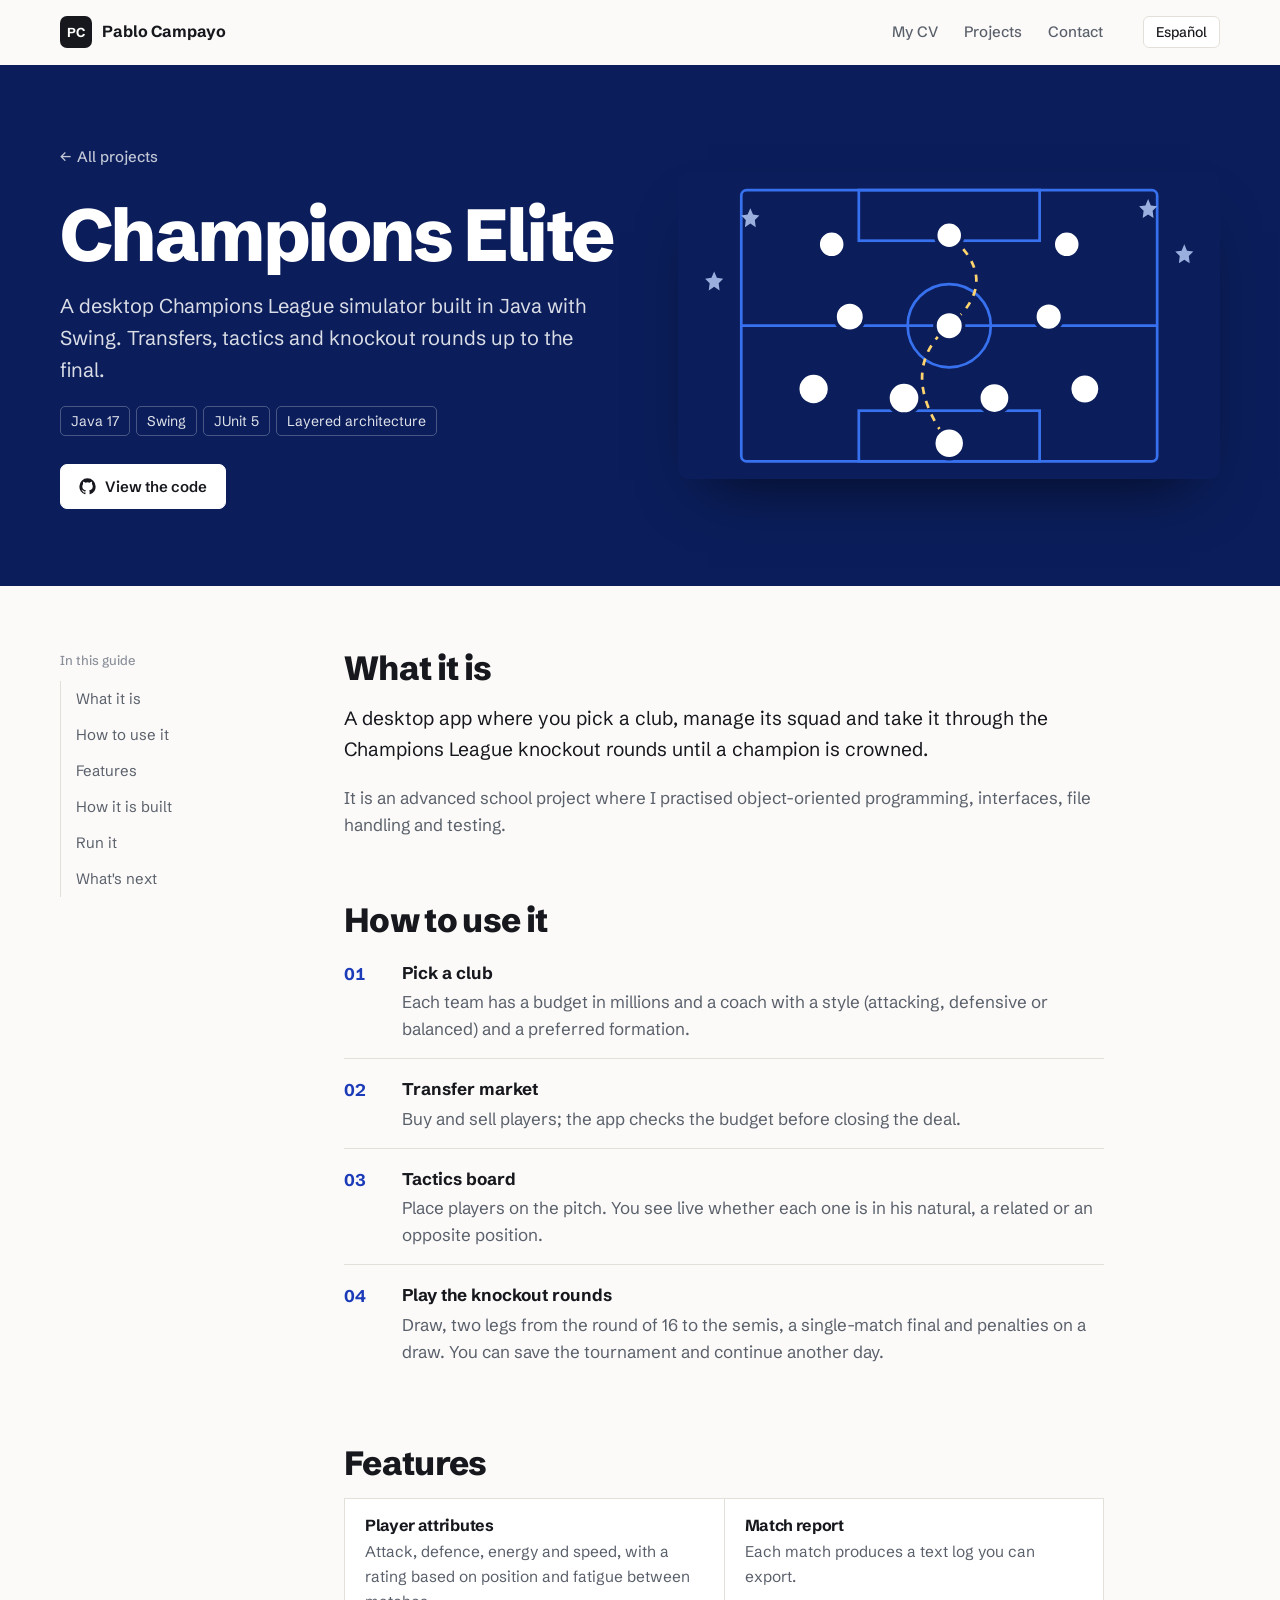
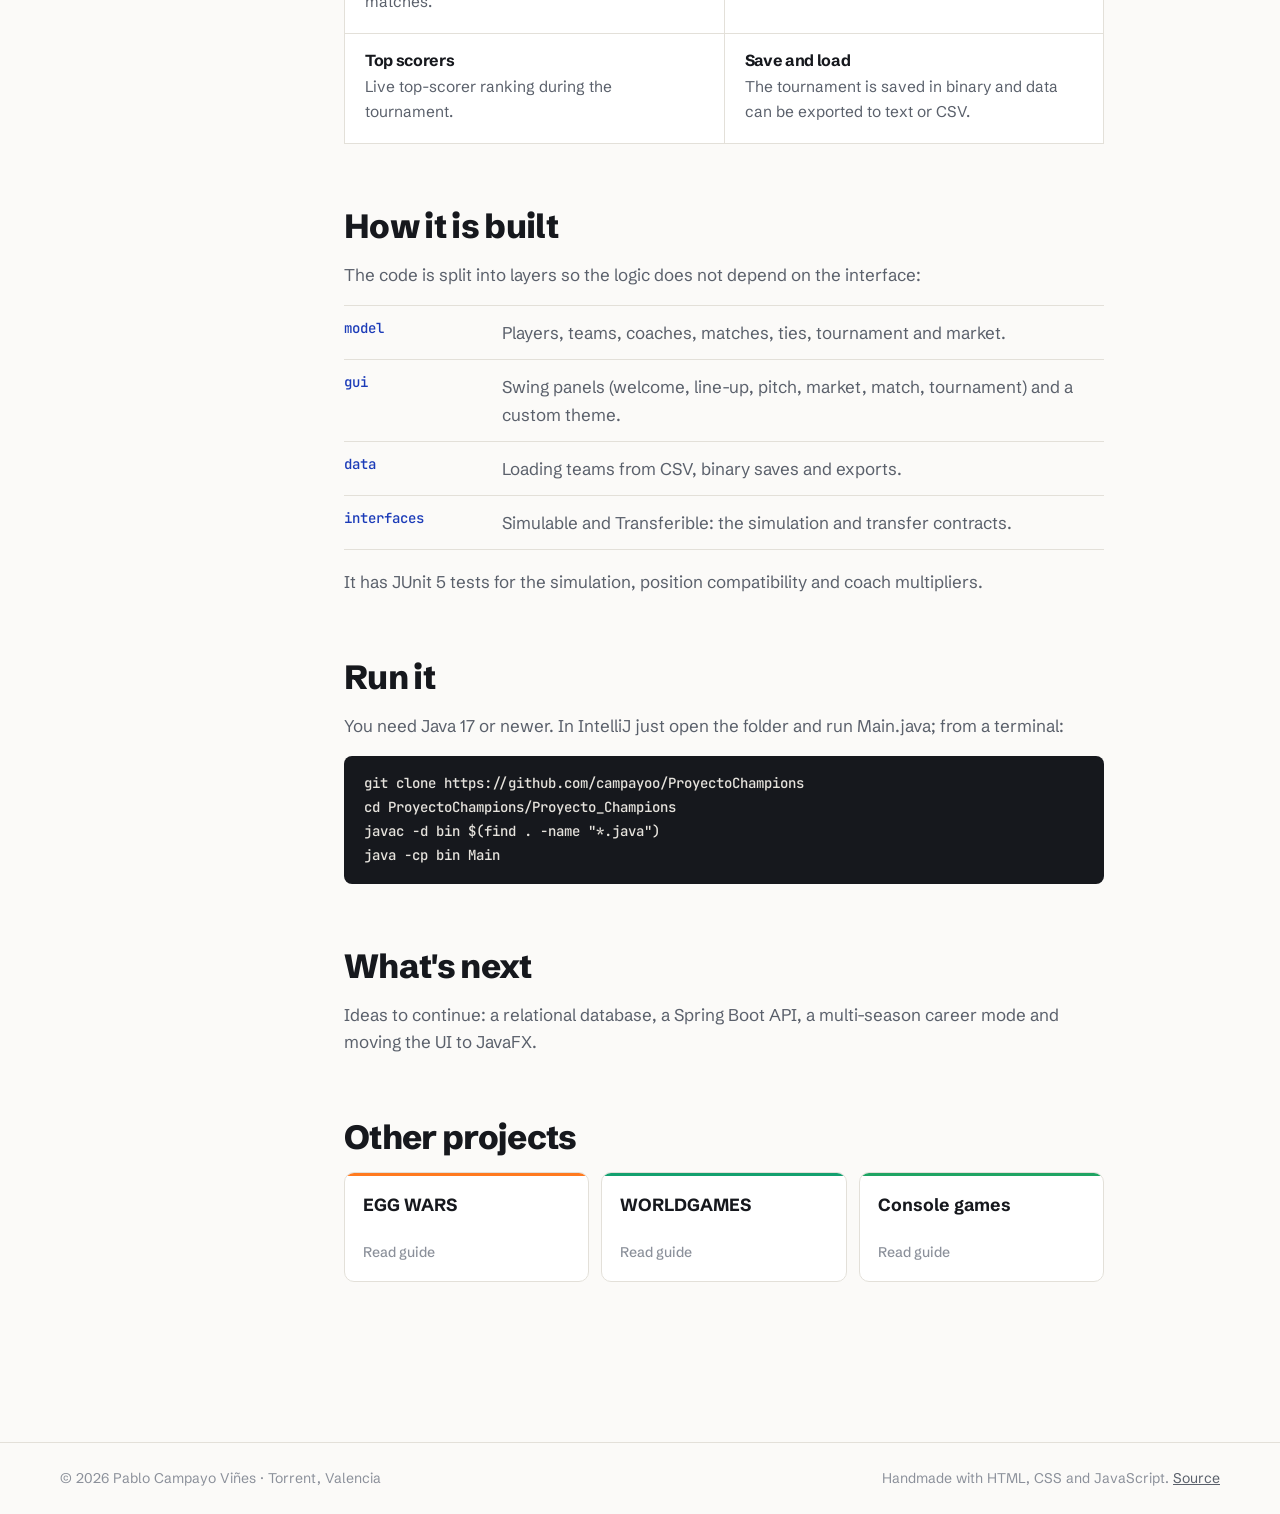
==== commit 7eeaf880: "EGG WARS 6.6: Abastos real, capturas HD y 18 mapas Co-Authored-By: Claude Opus 5.5 <noreply@anthropi" ====
--- a/proyectos/champions.html
+++ b/proyectos/champions.html
@@ -11,7 +11,7 @@
 <link rel="icon" href="data:image/svg+xml,%3Csvg xmlns='http://www.w3.org/2000/svg' viewBox='0 0 64 64'%3E%3Cdefs%3E%3ClinearGradient id='g' x1='0' y1='0' x2='1' y2='1'%3E%3Cstop offset='0' stop-color='%23ffb03a'/%3E%3Cstop offset='1' stop-color='%23ff6a1a'/%3E%3C/linearGradient%3E%3C/defs%3E%3Crect width='64' height='64' rx='16' fill='%232b1a0d'/%3E%3Ctext x='32' y='43' text-anchor='middle' font-family='Arial,sans-serif' font-weight='800' font-size='30' fill='url(%23g)'%3EPC%3C/text%3E%3C/svg%3E">
 <script>document.documentElement.classList.add("js")</script>
 <link rel="preconnect" href="https://fonts.googleapis.com"><link rel="preconnect" href="https://fonts.gstatic.com" crossorigin><link href="https://fonts.googleapis.com/css2?family=Schibsted+Grotesk:wght@400;500;600;700;800;900&family=JetBrains+Mono:wght@500&display=swap" rel="stylesheet">
-<link rel="stylesheet" href="../style.css?v=202611171215">
+<link rel="stylesheet" href="../style.css?v=202611181310">
 </head>
 <body>
 <a class="skip" href="#main"><span class="es">Saltar al contenido</span><span class="en">Skip to content</span></a>
@@ -40,6 +40,6 @@
 <span>© <span id="year">2026</span> Pablo Campayo Viñes · Torrent, Valencia</span>
 <span><span class="es">Hecha a mano con HTML, CSS y JavaScript.</span><span class="en">Handmade with HTML, CSS and JavaScript.</span> <a href="https://github.com/campayoo/campayoo.github.io" target="_blank" rel="noopener"><span class="es">Código</span><span class="en">Source</span></a></span>
 </div></footer>
-<script src="../main.js?v=202611171215" defer></script>
+<script src="../main.js?v=202611181310" defer></script>
 </body>
 </html>
--- a/style.css
+++ b/style.css
@@ -234,7 +234,7 @@
 .layers span{color:var(--ink-2)}
 .gallery{display:grid;grid-template-columns:repeat(3,1fr);gap:10px;margin-top:8px}
 .gallery figure{margin:0;border-radius:8px;overflow:hidden;position:relative}
-.gallery img{width:100%;height:auto;aspect-ratio:16/10;object-fit:cover;transition:transform .6s var(--ease)}
+.gallery img{width:100%;height:auto;aspect-ratio:16/9;object-fit:cover;transition:transform .6s var(--ease)}
 .gallery figure:hover img{transform:scale(1.05)}
 .gallery figcaption{position:absolute;left:8px;bottom:8px;background:#16181dcc;color:#fff;font-size:12.5px;font-weight:600;padding:2px 8px;border-radius:4px}
 .note{border-left:3px solid var(--acc);padding:4px 0 4px 16px;color:var(--ink)}
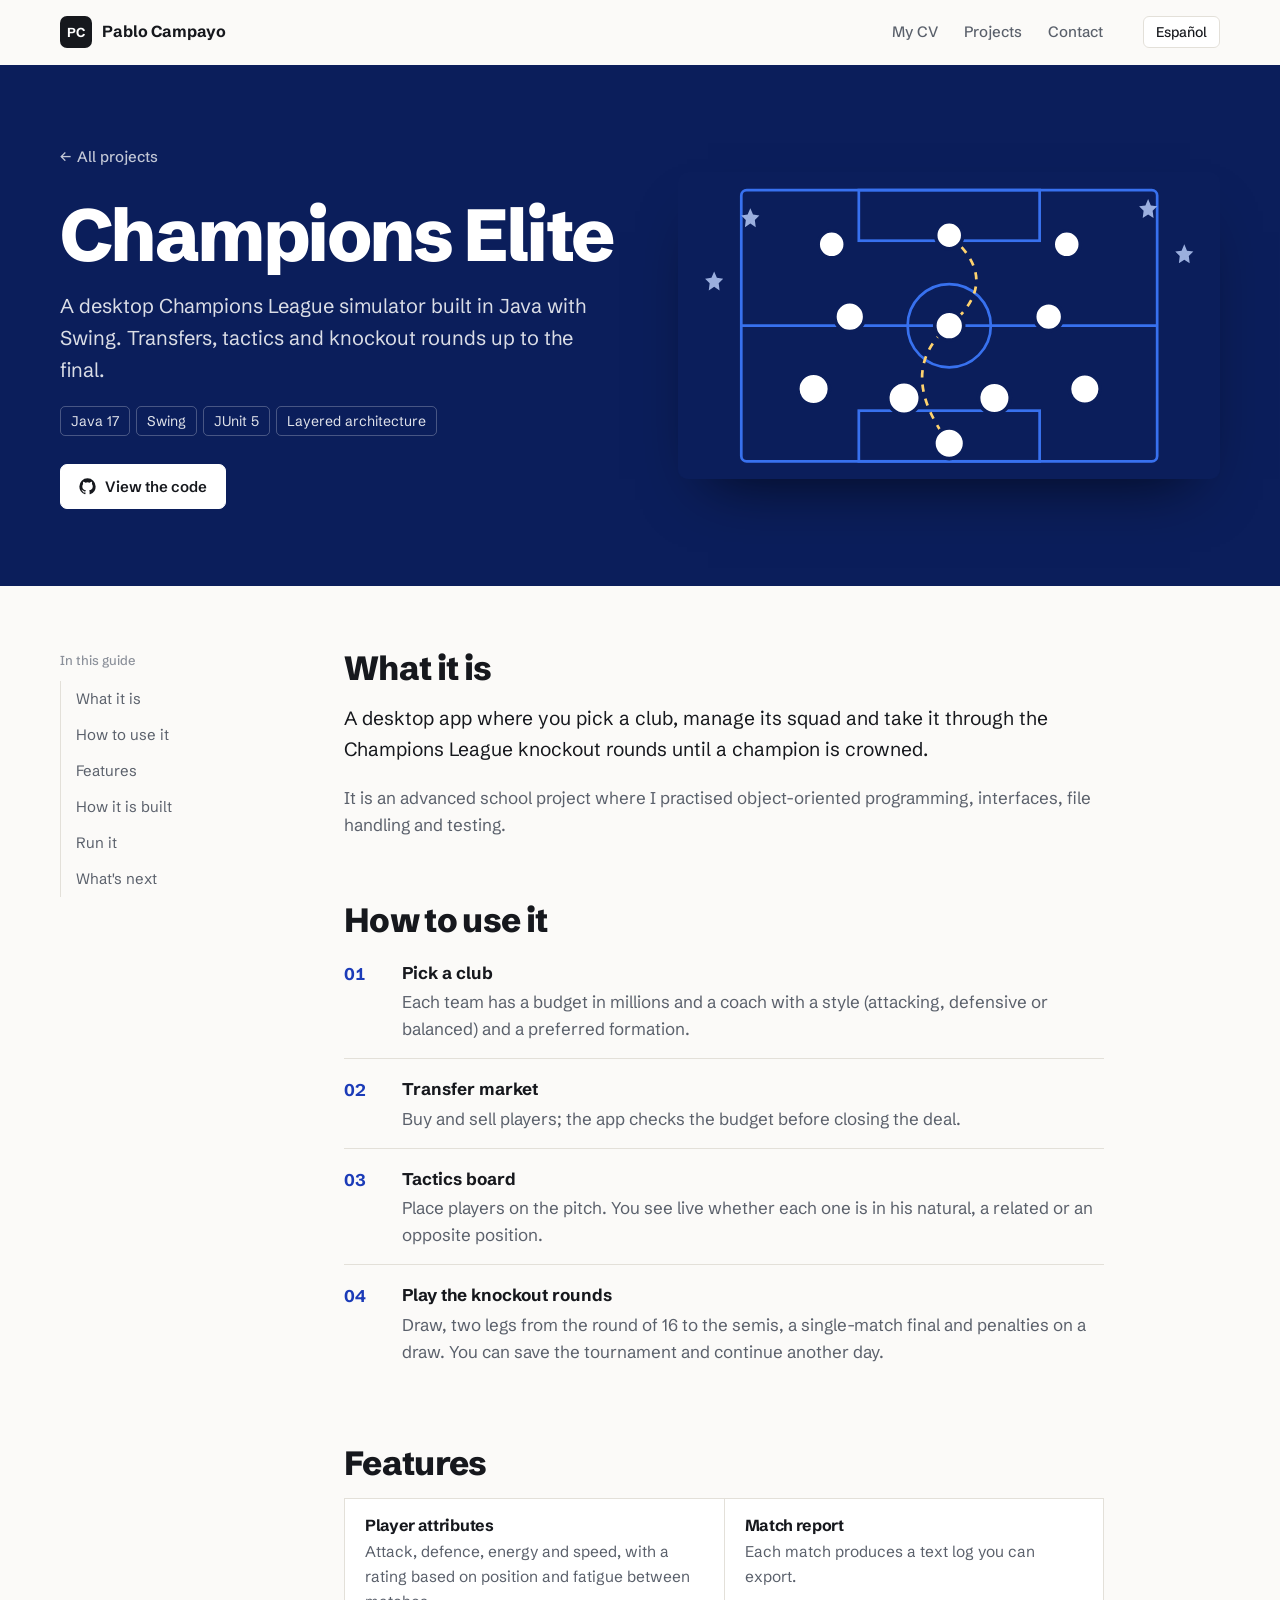
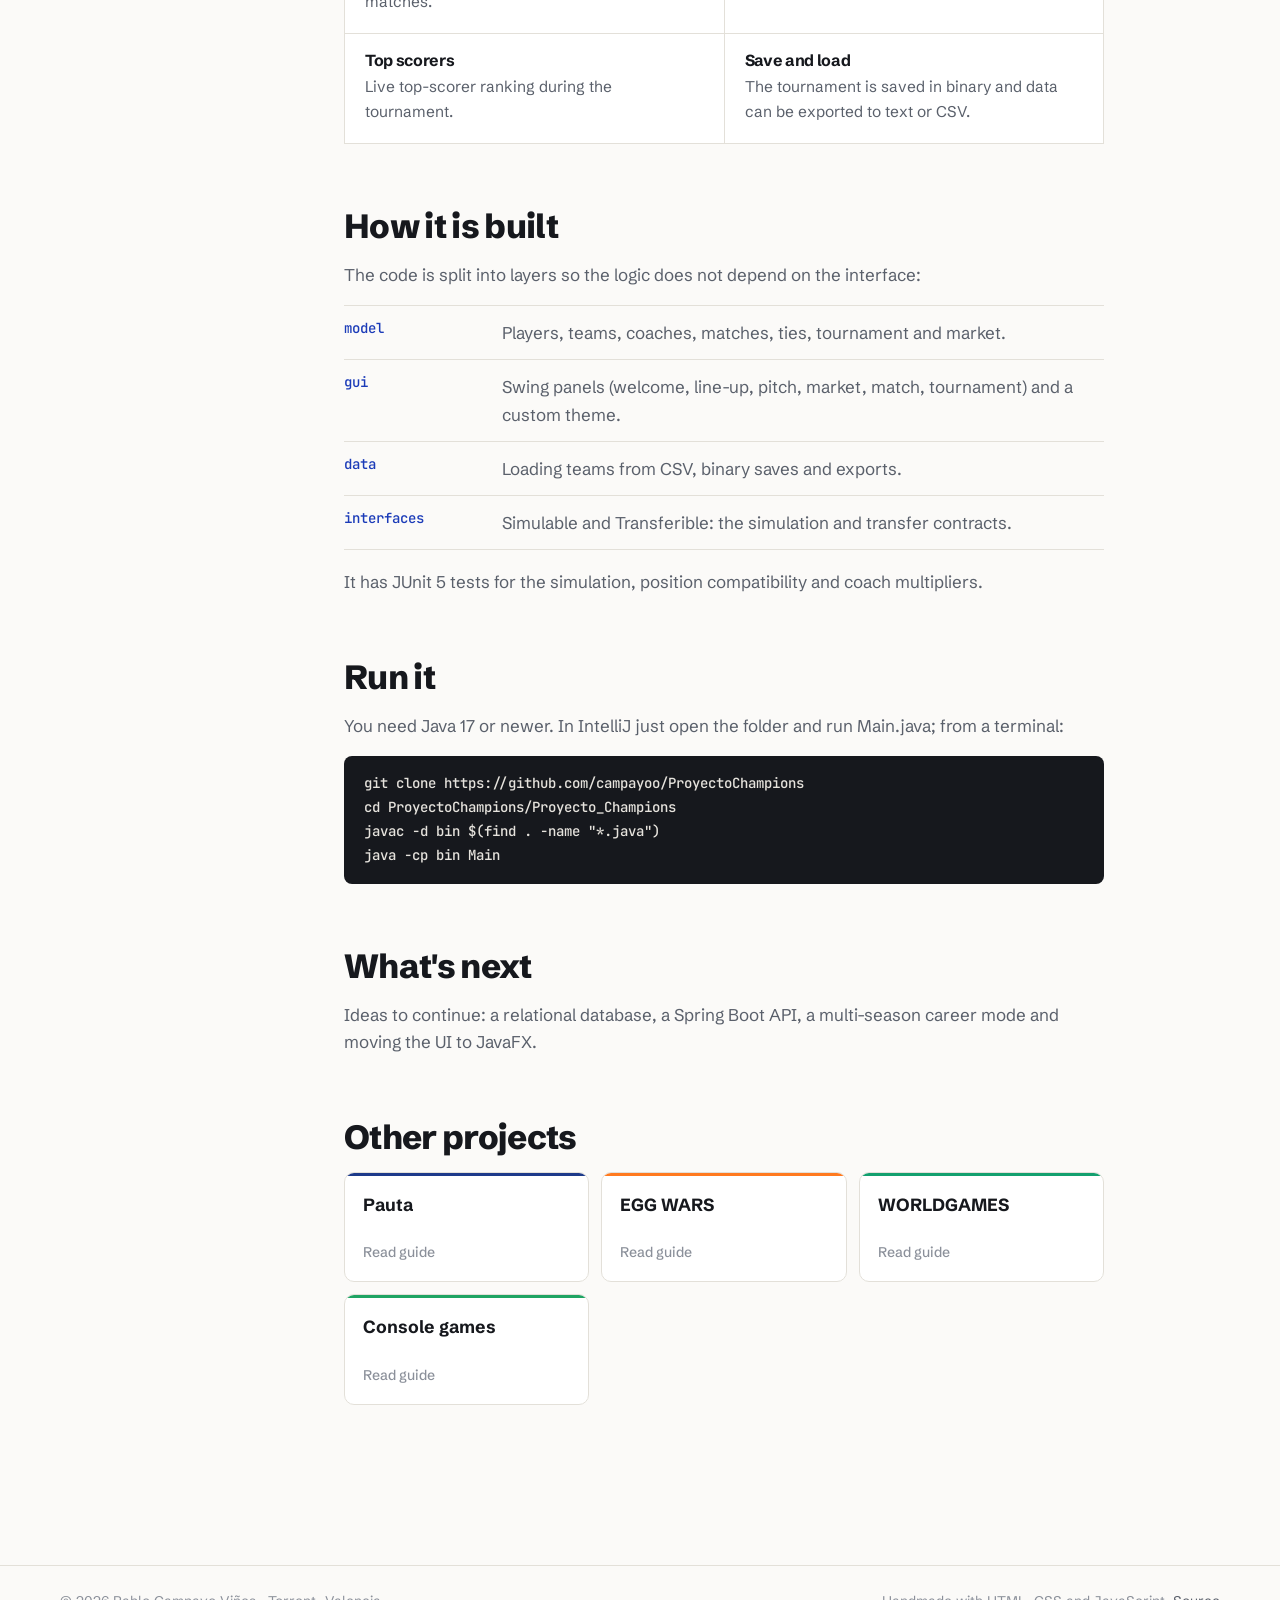
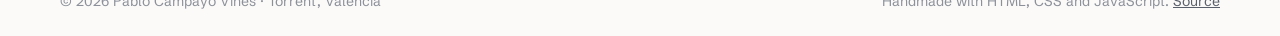
==== commit 7d7ffb38: "feat(proyectos): añade Pauta (EBAU Trainer) como proyecto destacado - Tarjeta destacada a toda la fi" ====
--- a/proyectos/champions.html
+++ b/proyectos/champions.html
@@ -11,7 +11,7 @@
 <link rel="icon" href="data:image/svg+xml,%3Csvg xmlns='http://www.w3.org/2000/svg' viewBox='0 0 64 64'%3E%3Cdefs%3E%3ClinearGradient id='g' x1='0' y1='0' x2='1' y2='1'%3E%3Cstop offset='0' stop-color='%23ffb03a'/%3E%3Cstop offset='1' stop-color='%23ff6a1a'/%3E%3C/linearGradient%3E%3C/defs%3E%3Crect width='64' height='64' rx='16' fill='%232b1a0d'/%3E%3Ctext x='32' y='43' text-anchor='middle' font-family='Arial,sans-serif' font-weight='800' font-size='30' fill='url(%23g)'%3EPC%3C/text%3E%3C/svg%3E">
 <script>document.documentElement.classList.add("js")</script>
 <link rel="preconnect" href="https://fonts.googleapis.com"><link rel="preconnect" href="https://fonts.gstatic.com" crossorigin><link href="https://fonts.googleapis.com/css2?family=Schibsted+Grotesk:wght@400;500;600;700;800;900&family=JetBrains+Mono:wght@500&display=swap" rel="stylesheet">
-<link rel="stylesheet" href="../style.css?v=202611181310">
+<link rel="stylesheet" href="../style.css?v=202611231400">
 </head>
 <body>
 <a class="skip" href="#main"><span class="es">Saltar al contenido</span><span class="en">Skip to content</span></a>
@@ -33,13 +33,13 @@
 cd ProyectoChampions/Proyecto_Champions
 javac -d bin $(find . -name "*.java")
 java -cp bin Main</div></section><section id="siguiente" class="rv"><h2><span class="es">Lo próximo</span><span class="en">What's next</span></h2><p><span class="es">Ideas para seguir: base de datos relacional, una API con Spring Boot, modo carrera de varias temporadas y pasar la interfaz a JavaFX.</span><span class="en">Ideas to continue: a relational database, a Spring Boot API, a multi-season career mode and moving the UI to JavaFX.</span></p></section>
-<section id="mas" class="rv"><h2><span class="es">Otros proyectos</span><span class="en">Other projects</span></h2><div class="others"><a href="eggwars.html" style="--acc:#ff7a1f;--acc-2:#ffb03a">EGG WARS<small><span class="es">Ver guía</span><span class="en">Read guide</span></small></a><a href="worldgames.html" style="--acc:#13a06f;--acc-2:#0a6fa8">WORLDGAMES<small><span class="es">Ver guía</span><span class="en">Read guide</span></small></a><a href="consola.html" style="--acc:#1fa463;--acc-2:#0f3a22"><span class="es">Juegos de consola</span><span class="en">Console games</span><small><span class="es">Ver guía</span><span class="en">Read guide</span></small></a></div></section>
+<section id="mas" class="rv"><h2><span class="es">Otros proyectos</span><span class="en">Other projects</span></h2><div class="others"><a href="pauta.html" style="--acc:#1d3a8a;--acc-2:#14275e">Pauta<small><span class="es">Ver guía</span><span class="en">Read guide</span></small></a><a href="eggwars.html" style="--acc:#ff7a1f;--acc-2:#ffb03a">EGG WARS<small><span class="es">Ver guía</span><span class="en">Read guide</span></small></a><a href="worldgames.html" style="--acc:#13a06f;--acc-2:#0a6fa8">WORLDGAMES<small><span class="es">Ver guía</span><span class="en">Read guide</span></small></a><a href="consola.html" style="--acc:#1fa463;--acc-2:#0f3a22"><span class="es">Juegos de consola</span><span class="en">Console games</span><small><span class="es">Ver guía</span><span class="en">Read guide</span></small></a></div></section>
 </div></div>
 </main>
 <footer><div class="wrap">
 <span>© <span id="year">2026</span> Pablo Campayo Viñes · Torrent, Valencia</span>
 <span><span class="es">Hecha a mano con HTML, CSS y JavaScript.</span><span class="en">Handmade with HTML, CSS and JavaScript.</span> <a href="https://github.com/campayoo/campayoo.github.io" target="_blank" rel="noopener"><span class="es">Código</span><span class="en">Source</span></a></span>
 </div></footer>
-<script src="../main.js?v=202611181310" defer></script>
+<script src="../main.js?v=202611231400" defer></script>
 </body>
 </html>
--- a/style.css
+++ b/style.css
@@ -157,6 +157,18 @@
 .p-ucl{--acc:#2346d8;--acc-2:#0b1e5b;--acc-ink:#1b3bb8}
 .p-ods{--acc:#13a06f;--acc-2:#0b3b2c;--acc-ink:#0b7a54}
 .p-con{--acc:#1f9d5c;--acc-2:#0f1a12;--acc-ink:#157a46}
+/* Pauta (EBAU Trainer): proyecto destacado, ocupa toda la fila */
+.p-pau{--acc:#1d3a8a;--acc-2:#14275e;--acc-ink:#1d3a8a}
+.p-pau .p-hero{background:#14275e}
+.proj.wide{grid-column:1/-1}
+.proj .badge-new{display:inline-block;align-self:flex-start;font-size:12.5px;font-weight:700;color:var(--acc-ink);background:color-mix(in srgb,var(--acc) 12%,#fff);border-radius:5px;padding:3px 9px;margin-bottom:10px}
+.proj h3 small{font-size:.62em;font-weight:600;color:var(--ink-3);margin-left:6px}
+@media (min-width:900px){
+  .proj.wide{flex-direction:row}
+  .proj.wide .art{flex:0 0 54%;aspect-ratio:auto;min-height:100%}
+  .p-pau.wide .art img{object-position:50% 50%}
+  .proj.wide .body{padding:30px 32px}
+}
 code{font:500 .9em var(--mono);background:var(--bg-2);padding:1px 5px;border-radius:4px}
 
 /* contacto */
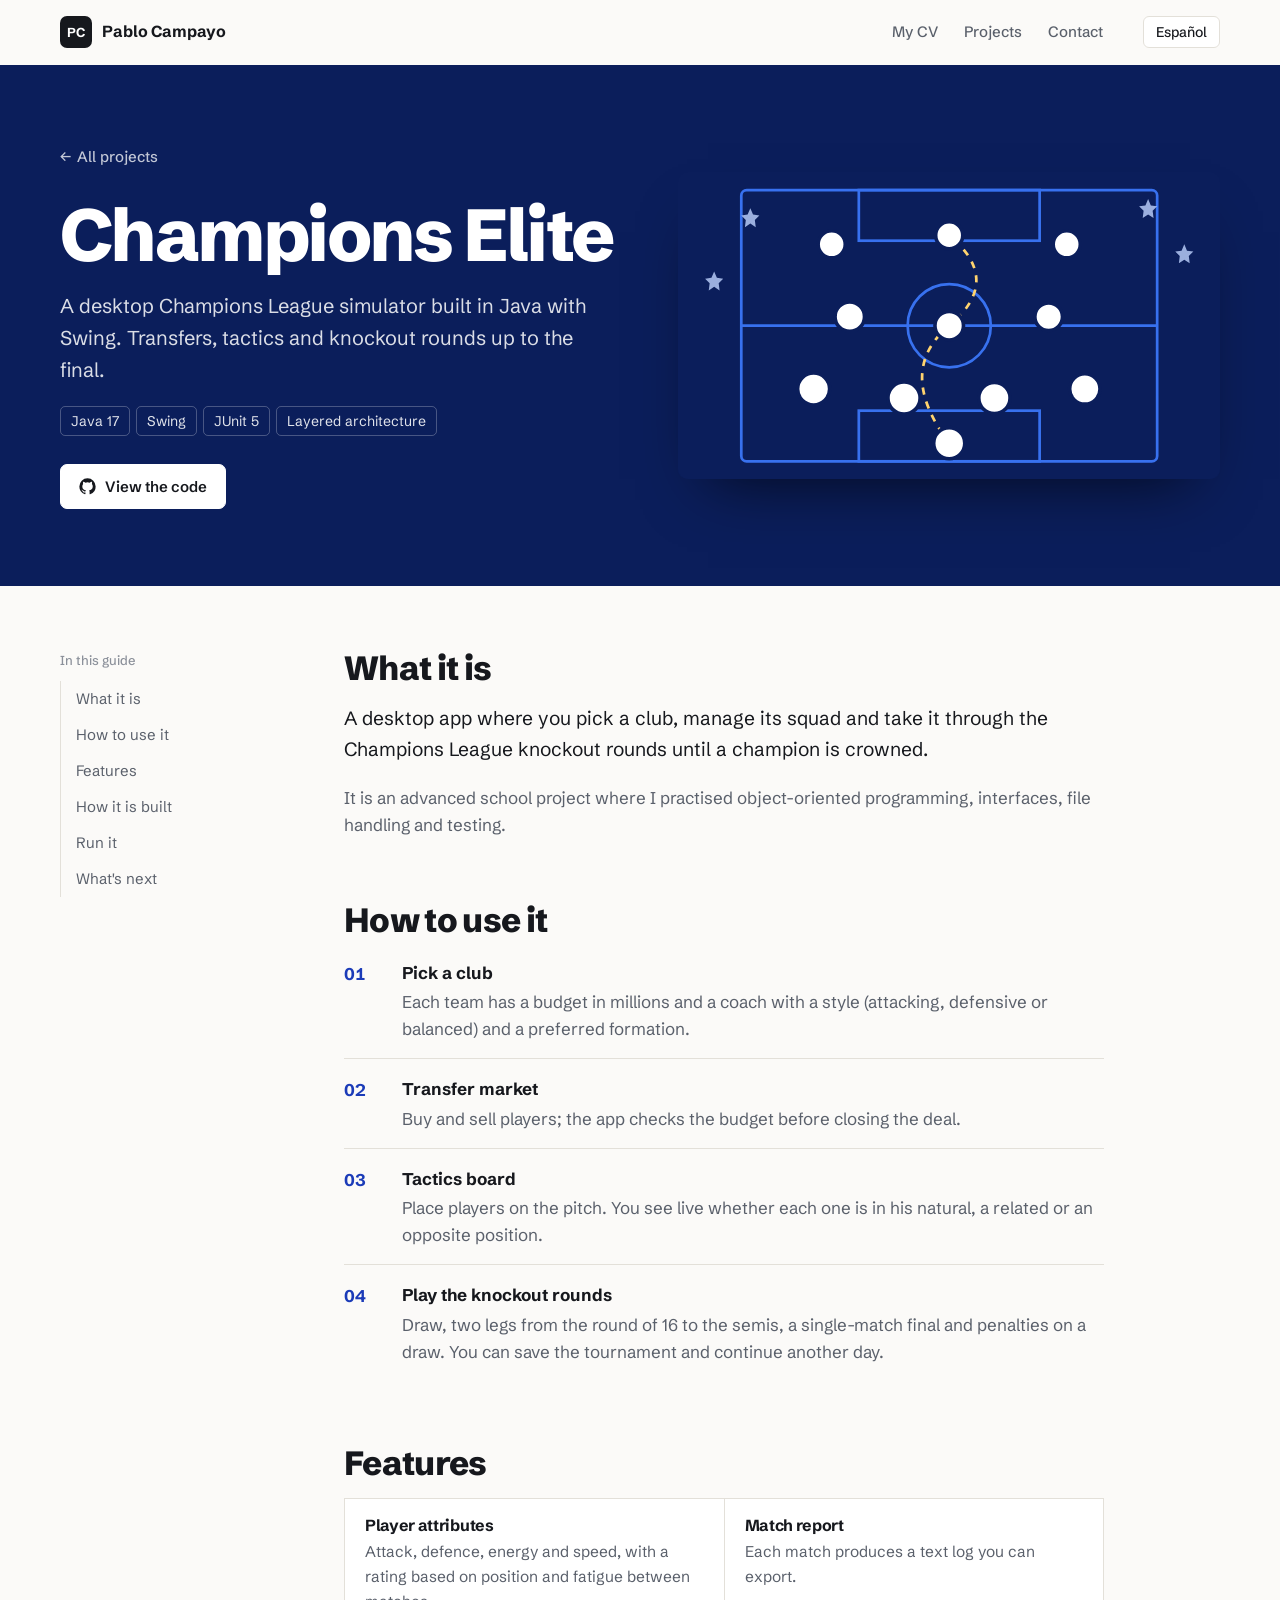
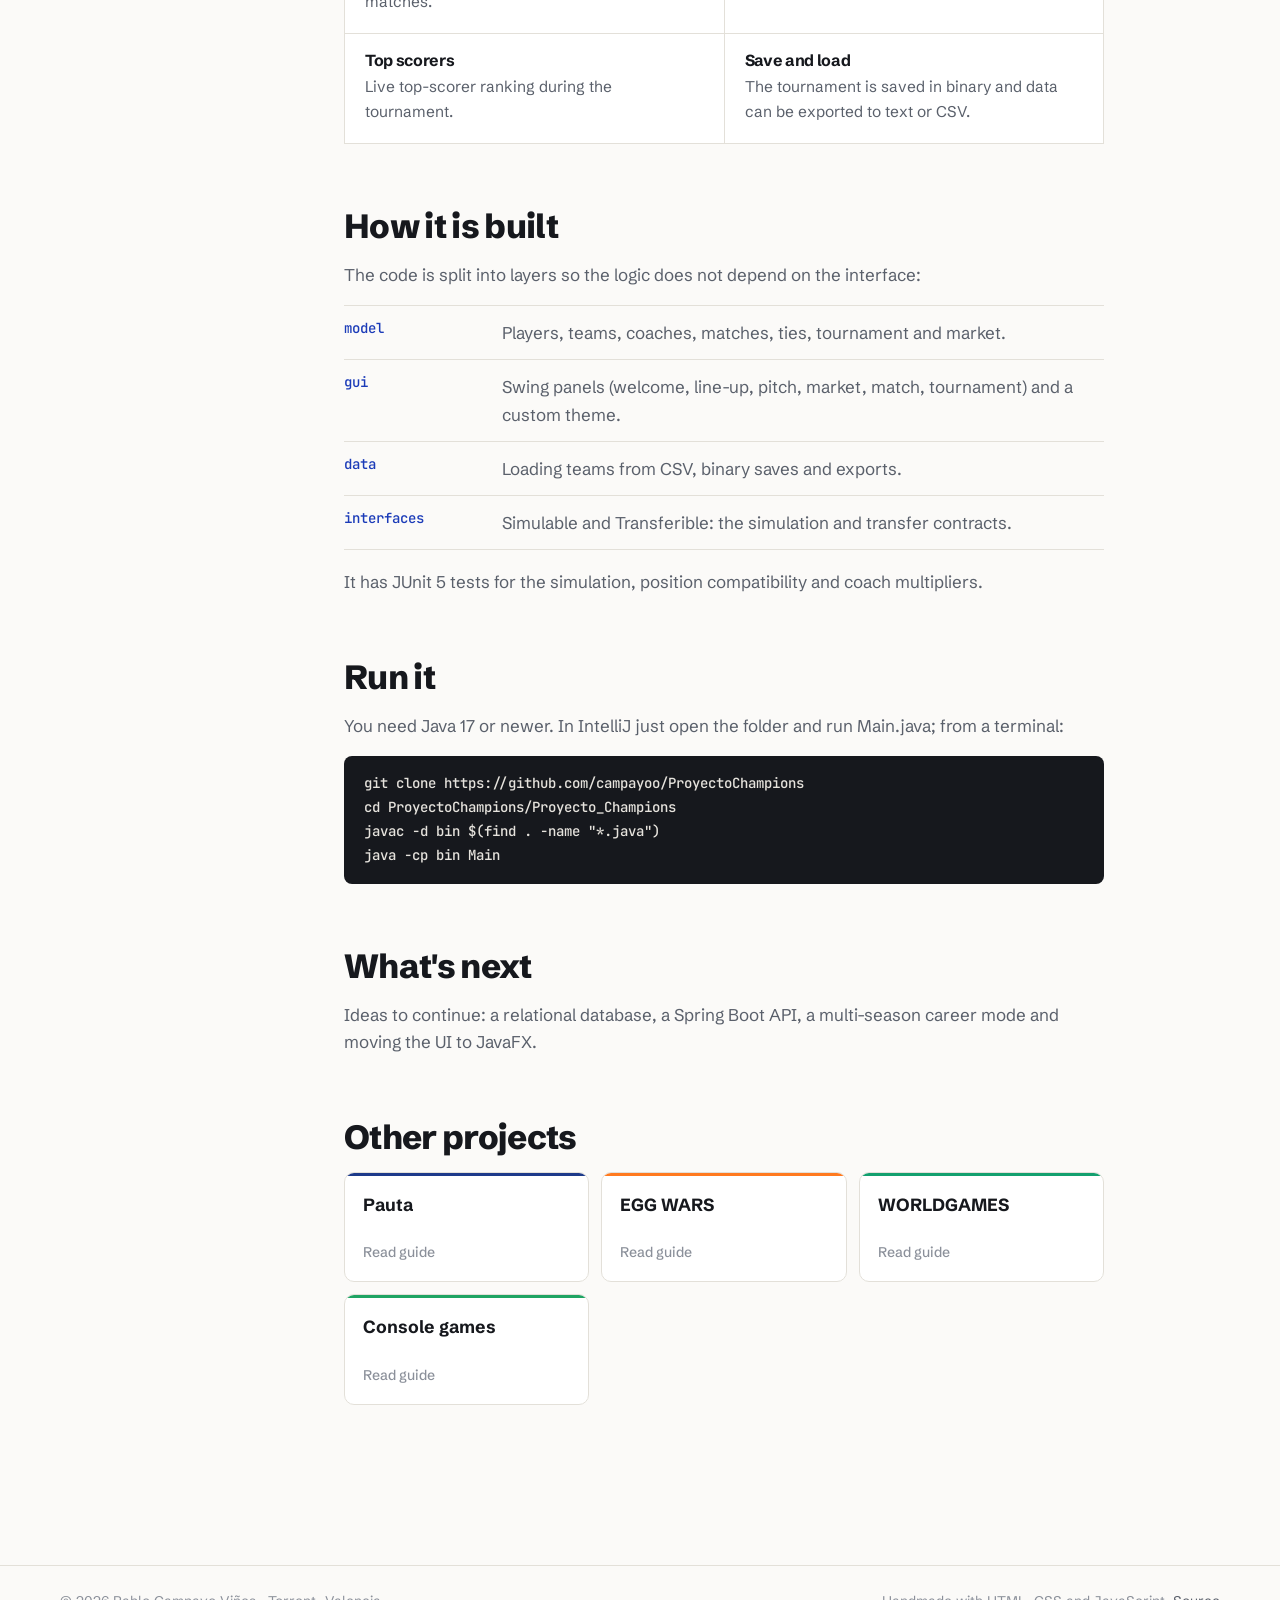
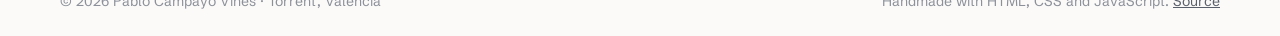
==== commit 79b19d59: "EGG WARS: imagen con los huevos del juego, sección «Tu huevo», banner nuevo y galería con el Abastos" ====
--- a/proyectos/champions.html
+++ b/proyectos/champions.html
@@ -11,7 +11,7 @@
 <link rel="icon" href="data:image/svg+xml,%3Csvg xmlns='http://www.w3.org/2000/svg' viewBox='0 0 64 64'%3E%3Cdefs%3E%3ClinearGradient id='g' x1='0' y1='0' x2='1' y2='1'%3E%3Cstop offset='0' stop-color='%23ffb03a'/%3E%3Cstop offset='1' stop-color='%23ff6a1a'/%3E%3C/linearGradient%3E%3C/defs%3E%3Crect width='64' height='64' rx='16' fill='%232b1a0d'/%3E%3Ctext x='32' y='43' text-anchor='middle' font-family='Arial,sans-serif' font-weight='800' font-size='30' fill='url(%23g)'%3EPC%3C/text%3E%3C/svg%3E">
 <script>document.documentElement.classList.add("js")</script>
 <link rel="preconnect" href="https://fonts.googleapis.com"><link rel="preconnect" href="https://fonts.gstatic.com" crossorigin><link href="https://fonts.googleapis.com/css2?family=Schibsted+Grotesk:wght@400;500;600;700;800;900&family=JetBrains+Mono:wght@500&display=swap" rel="stylesheet">
-<link rel="stylesheet" href="../style.css?v=202611231400">
+<link rel="stylesheet" href="../style.css?v=202611251040">
 </head>
 <body>
 <a class="skip" href="#main"><span class="es">Saltar al contenido</span><span class="en">Skip to content</span></a>
--- a/style.css
+++ b/style.css
@@ -297,3 +297,5 @@
   .meter i{transform:scaleX(var(--w))}.skill::before,.js .side h2::after{transform:none}
   html{scroll-behavior:auto}
 }
+
+.doc figure.pic{margin:6px 0 18px}.doc figure.pic img{display:block;width:100%;height:auto;border-radius:14px;box-shadow:0 10px 30px rgba(0,0,0,.18)}.doc figure.pic figcaption{margin-top:8px;font-size:.88rem;opacity:.72}
